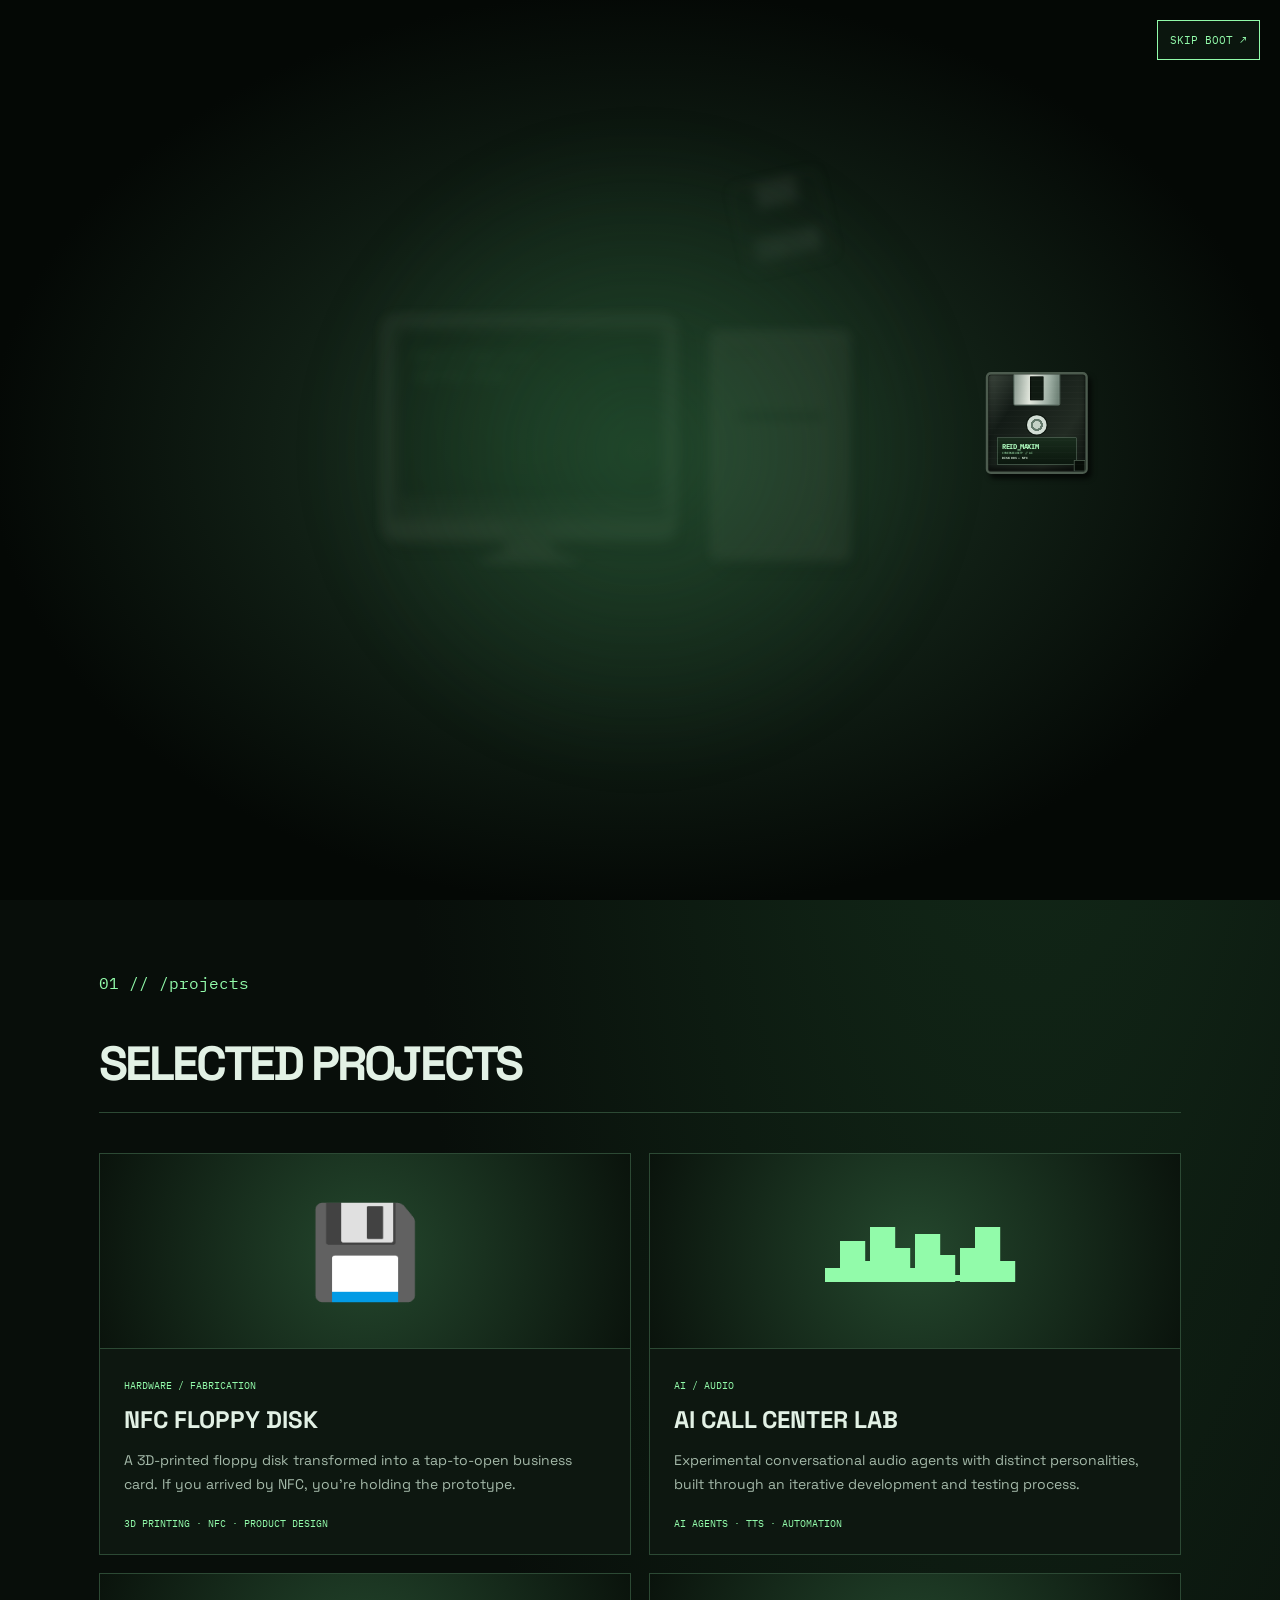
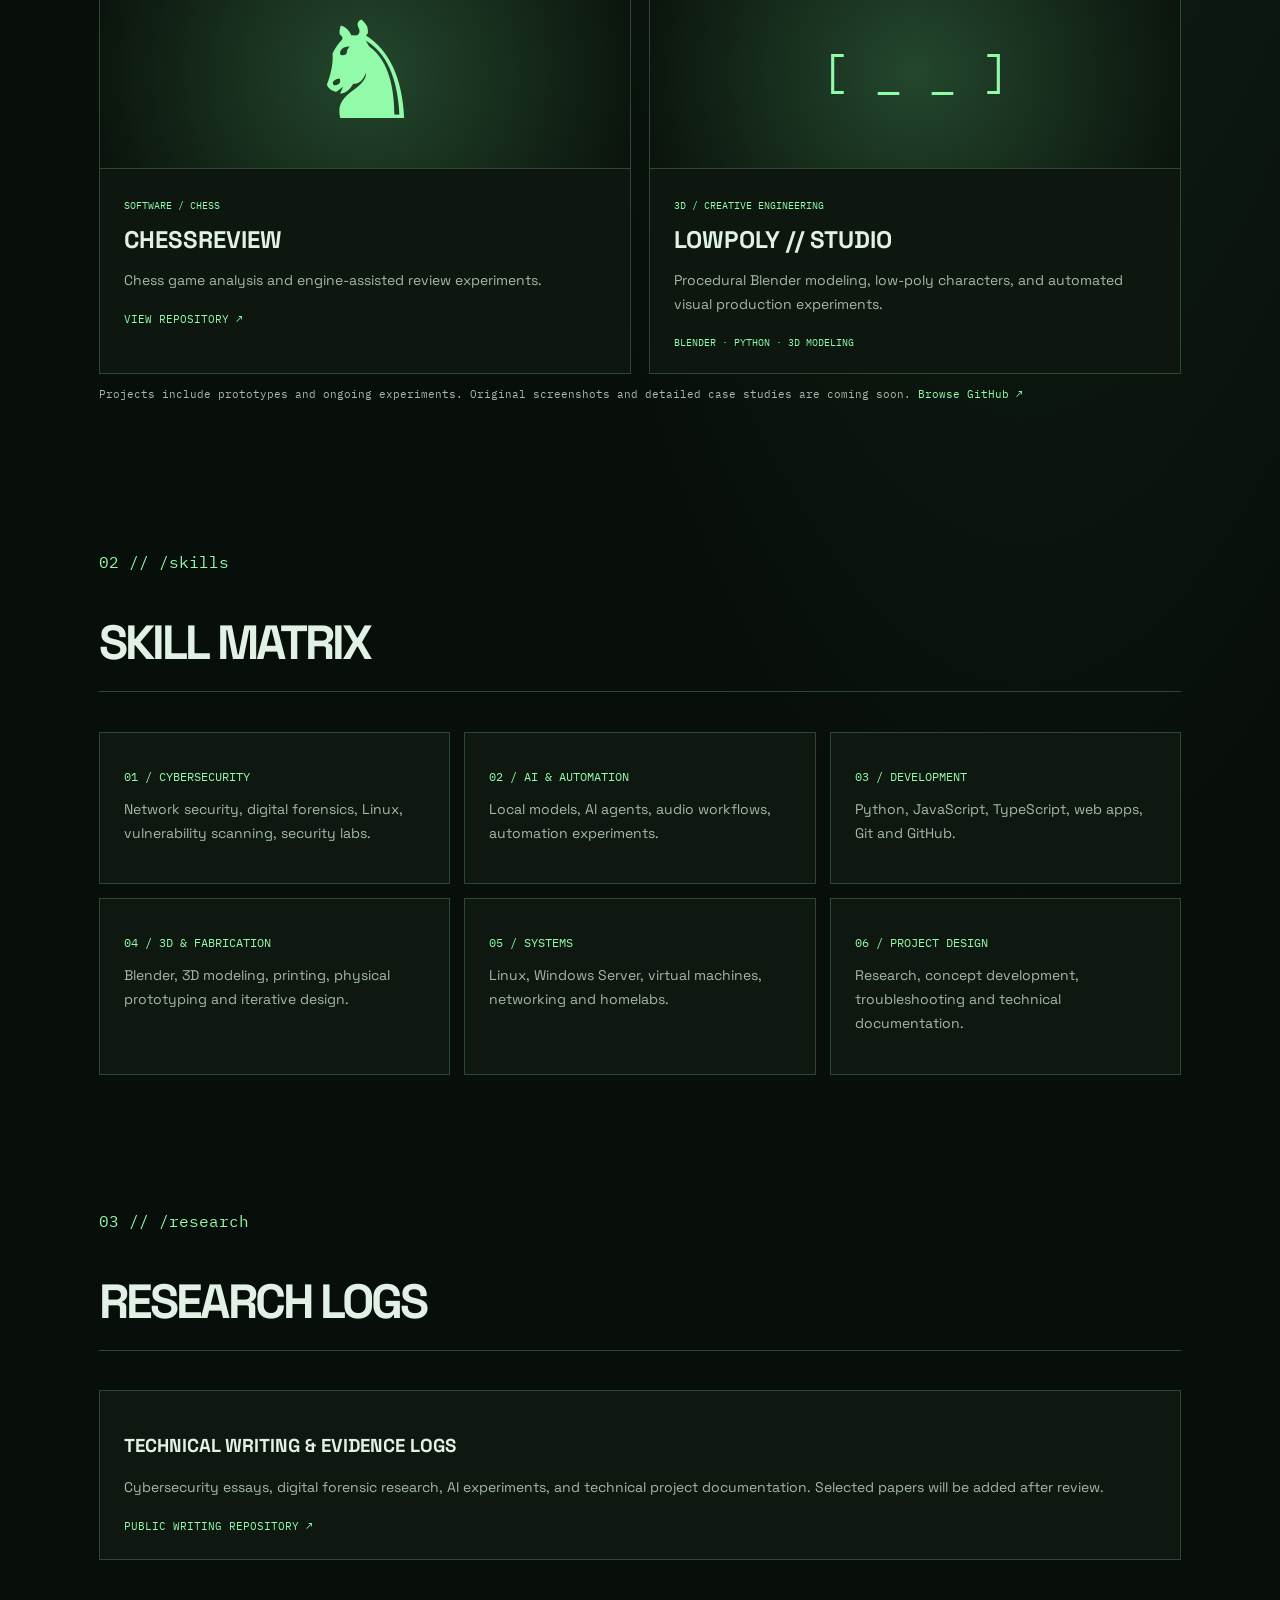
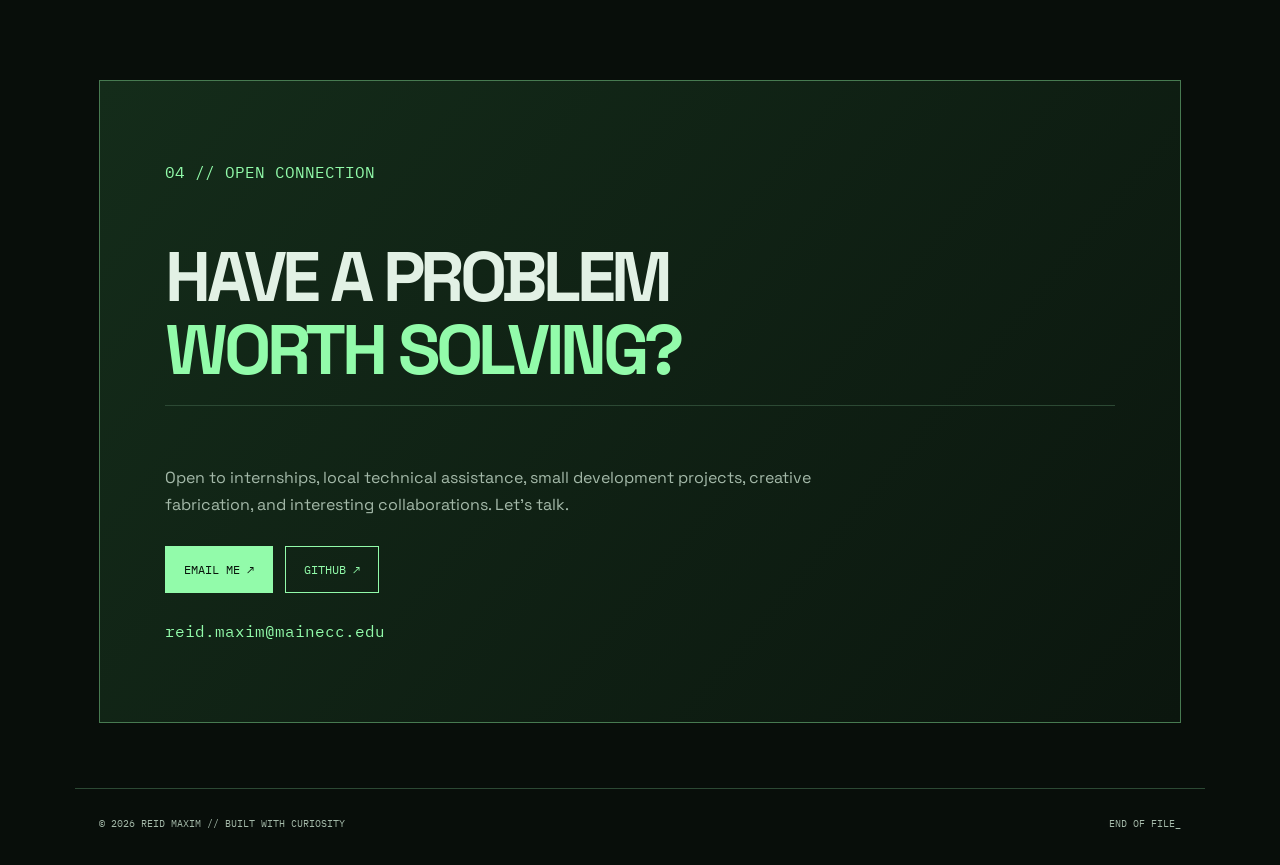
==== index.html @ 2df305ec "Mission 004: fullscreen floppy, tower focus, camera pan and slower CRT boot" ====
<!doctype html><html lang="en"><head><meta charset="utf-8"><meta name="viewport" content="width=device-width,initial-scale=1"><meta name="theme-color" content="#07100b"><meta name="description" content="Reid Maxim — cybersecurity, digital forensics, AI and creative engineering."><title>REID_OS // Reid Maxim</title><link rel="stylesheet" href="style.css"></head><body><div id="boot" class="boot"><button id="skip">SKIP BOOT ↗</button><div class="cinematic" id="cinematic" aria-hidden="true"><div class="cinematic-glow"></div><div class="cinematic-prop" id="cinematicProp"><div class="hero-floppy"><div class="hero-metal"><div class="hero-metal-hole"></div></div><div class="hero-round"></div><div class="hero-sticker"><span>REID_MAXIM</span><small>CYBERSECURITY // AI</small><b>DISK 001 — NFC</b></div><div class="hero-notch"></div></div></div><div class="cinematic-instruction">A: / REID_MAXIM // INSERT MEDIA</div></div><div id="camera" class="camera"><div id="scene" class="scene"><div class="monitor"><div class="screen"><div id="terminal">REID_OS BIOS v1.0<br>AWAITING MEDIA_</div></div><div class="stand"></div></div><div class="tower"><span>RM/OS</span><div class="slot"></div><div class="light"></div></div><div id="disk" class="disk"><div class="shutter"></div><div class="label">REID_MAXIM<br>NFC / 2026</div></div></div></div><p id="caption">INSERTING DISK A: ...</p></div><header><a href="#home" class="logo">● REID_OS <span>/ v1.0</span></a><nav><a href="#projects">PROJECTS</a><a href="#skills">SKILLS</a><a href="#research">RESEARCH</a><a href="#contact">CONTACT</a></nav><button id="replay">↻ REPLAY</button></header><main id="home"><section class="hero wrap"><p class="prompt">root@reidmaxim:~$ whoami</p><div class="hero-grid"><div><p class="overline">CYBERSECURITY // DIGITAL FORENSICS // AI // DEVELOPMENT</p><h1>REID<br><em>MAXIM_</em></h1><h2>I build things, explore systems, and turn unusual ideas into working prototypes.</h2><p class="intro">Cybersecurity & Digital Forensics student at Central Maine Community College. Interested in software, AI, creative engineering, 3D fabrication, and solving interesting technical problems.</p><div class="buttons"><a class="primary" href="#projects">EXPLORE PROJECTS ↗</a><a class="secondary" href="#contact">GET IN TOUCH</a></div></div><aside class="status"><div class="status-head">IDENTITY.DAT <b>● ONLINE</b></div><pre>┌────────────────────┐
│  A:\ REID_OS       │
│  ACCESS GRANTED    │
└────────────────────┘</pre><div class="stat"><span>LOCATION</span> MAINE, USA</div><div class="stat"><span>STATUS</span> OPEN TO OPPORTUNITIES</div><div class="stat"><span>FOCUS</span> BUILD / EXPLORE / LEARN</div><p>> FLOPPY DETECTED. WELCOME TO THE ARCHIVE.</p></aside></div></section><section id="projects" class="wrap section"><p class="prompt">01 // /projects</p><h2>SELECTED PROJECTS</h2><div class="cards"><article><div class="art">💾</div><div class="card-body"><small>HARDWARE / FABRICATION</small><h3>NFC FLOPPY DISK</h3><p>A 3D-printed floppy disk transformed into a tap-to-open business card. If you arrived by NFC, you're holding the prototype.</p><div class="tags">3D PRINTING · NFC · PRODUCT DESIGN</div></div></article><article><div class="art waveform">▂▆▃█▅▂▇▄▁▅█▃</div><div class="card-body"><small>AI / AUDIO</small><h3>AI CALL CENTER LAB</h3><p>Experimental conversational audio agents with distinct personalities, built through an iterative development and testing process.</p><div class="tags">AI AGENTS · TTS · AUTOMATION</div></div></article><article><div class="art chess">♞</div><div class="card-body"><small>SOFTWARE / CHESS</small><h3>CHESSREVIEW</h3><p>Chess game analysis and engine-assisted review experiments.</p><a href="https://github.com/ReidMaxim/ChessReview" target="_blank" rel="noopener">VIEW REPOSITORY ↗</a></div></article><article><div class="art ghost">[ _ _ ]</div><div class="card-body"><small>3D / CREATIVE ENGINEERING</small><h3>LOWPOLY // STUDIO</h3><p>Procedural Blender modeling, low-poly characters, and automated visual production experiments.</p><div class="tags">BLENDER · PYTHON · 3D MODELING</div></div></article></div><p class="footnote">Projects include prototypes and ongoing experiments. Original screenshots and detailed case studies are coming soon. <a href="https://github.com/ReidMaxim">Browse GitHub ↗</a></p></section><section id="skills" class="wrap section"><p class="prompt">02 // /skills</p><h2>SKILL MATRIX</h2><div class="skills"><div><h3>01 / CYBERSECURITY</h3><p>Network security, digital forensics, Linux, vulnerability scanning, security labs.</p></div><div><h3>02 / AI & AUTOMATION</h3><p>Local models, AI agents, audio workflows, automation experiments.</p></div><div><h3>03 / DEVELOPMENT</h3><p>Python, JavaScript, TypeScript, web apps, Git and GitHub.</p></div><div><h3>04 / 3D & FABRICATION</h3><p>Blender, 3D modeling, printing, physical prototyping and iterative design.</p></div><div><h3>05 / SYSTEMS</h3><p>Linux, Windows Server, virtual machines, networking and homelabs.</p></div><div><h3>06 / PROJECT DESIGN</h3><p>Research, concept development, troubleshooting and technical documentation.</p></div></div></section><section id="research" class="wrap section"><p class="prompt">03 // /research</p><h2>RESEARCH LOGS</h2><div class="research"><h3>TECHNICAL WRITING & EVIDENCE LOGS</h3><p>Cybersecurity essays, digital forensic research, AI experiments, and technical project documentation. Selected papers will be added after review.</p><a href="https://github.com/ReidMaxim/Cybersecurity-College-Essays" target="_blank" rel="noopener">PUBLIC WRITING REPOSITORY ↗</a></div></section><section id="contact" class="wrap section"><div class="contact"><p class="prompt">04 // OPEN CONNECTION</p><h2>HAVE A PROBLEM<br><em>WORTH SOLVING?</em></h2><p>Open to internships, local technical assistance, small development projects, creative fabrication, and interesting collaborations. Let's talk.</p><div class="buttons"><a class="primary" href="mailto:reid.maxim@mainecc.edu?subject=Hello%20from%20REID_OS">EMAIL ME ↗</a><a class="secondary" href="https://github.com/ReidMaxim" target="_blank" rel="noopener">GITHUB ↗</a></div><p class="prompt">reid.maxim@mainecc.edu</p></div></section></main><footer class="wrap">© 2026 REID MAXIM // BUILT WITH CURIOSITY <span>END OF FILE_</span></footer><script src="script.js"></script></body></html>
---- style.css ----
@import url('https://fonts.googleapis.com/css2?family=IBM+Plex+Mono:wght@400;600;700&family=Space+Grotesk:wght@400;500;700&display=swap');:root{--bg:#080e0a;--surface:#101b13;--line:#2c4934;--green:#92fbaa;--text:#e2f1e5;--muted:#a4b9a9}*{box-sizing:border-box}html{scroll-behavior:smooth}body{margin:0;background:radial-gradient(ellipse at 80% 0,#15301c,transparent 45%),var(--bg);color:var(--text);font-family:'Space Grotesk',Arial,sans-serif}a{color:inherit;text-decoration:none}a:hover{color:var(--green)}button{cursor:pointer;font:inherit}.wrap{max-width:1130px;margin:auto;padding-left:24px;padding-right:24px}header{display:flex;justify-content:space-between;align-items:center;gap:20px;flex-wrap:wrap;max-width:1200px;margin:auto;padding:22px 24px;border-bottom:1px solid var(--line);font:12px 'IBM Plex Mono',monospace}header nav{display:flex;gap:20px;flex-wrap:wrap}header button{background:none;border:1px solid var(--line);color:var(--green);padding:9px 12px;font:11px 'IBM Plex Mono'}header .logo,.prompt{color:var(--green);font-family:'IBM Plex Mono',monospace}.logo span{color:var(--muted)}.hero{padding-top:100px;padding-bottom:100px}.hero-grid{display:grid;grid-template-columns:1.2fr .8fr;gap:55px;align-items:center}.overline{font:11px 'IBM Plex Mono';color:var(--green)}h1{font-size:clamp(72px,10vw,135px);letter-spacing:-.09em;line-height:.83;margin:25px 0}h1 em,.contact h2 em{font-style:normal;color:var(--green)}.hero h2{font-size:clamp(21px,2.4vw,29px);line-height:1.3;letter-spacing:-.02em}.intro{line-height:1.7;color:var(--muted)}.buttons{display:flex;gap:12px;flex-wrap:wrap;margin:28px 0}.buttons a{padding:15px 18px;font:12px 'IBM Plex Mono';border:1px solid var(--green)}.primary{background:var(--green);color:#08140b}.primary:hover{color:#08140b;background:#b8ffcb}.secondary{color:var(--green)}.status{background:#0d1710;border:1px solid #3d7149;padding:24px;box-shadow:12px 12px #080d09}.status-head,.stat{display:flex;justify-content:space-between;gap:15px;font:11px 'IBM Plex Mono';padding-bottom:15px;border-bottom:1px solid var(--line)}.status-head b{color:var(--green)}.status pre{color:var(--green);font-size:clamp(12px,1.6vw,17px);line-height:1.6;margin:28px 0}.stat{padding:14px 0}.stat span{color:var(--muted)}.status>p{font:10px 'IBM Plex Mono';color:var(--green)}.section{padding-top:55px;padding-bottom:65px;scroll-margin-top:30px}.section h2{font-size:clamp(32px,4vw,48px);letter-spacing:-.06em;border-bottom:1px solid var(--line);padding-bottom:18px}.cards{display:grid;grid-template-columns:repeat(2,1fr);gap:18px}.cards article{border:1px solid var(--line);background:#0d1710}.art{height:195px;background:radial-gradient(circle,#24472d,#0a130c);display:grid;place-items:center;font-size:90px;color:var(--green);border-bottom:1px solid var(--line)}.art.waveform{font:42px 'IBM Plex Mono';letter-spacing:-10px}.art.chess{font-size:135px}.art.ghost{font:45px 'IBM Plex Mono'}.card-body{padding:24px}.card-body small,.tags{font:10px 'IBM Plex Mono';color:var(--green)}.card-body h3{font-size:24px;margin:10px 0}.card-body p,.skills p,.research p{color:var(--muted);line-height:1.7;font-size:14px}.card-body a,.research a,.footnote a{color:var(--green);font:11px 'IBM Plex Mono'}.tags{margin-top:20px}.footnote{font:11px/1.8 'IBM Plex Mono';color:var(--muted)}.skills{display:grid;grid-template-columns:repeat(3,1fr);gap:14px}.skills>div,.research{background:#0e1811;border:1px solid var(--line);padding:24px}.skills h3{font:12px 'IBM Plex Mono';color:var(--green)}.contact{padding:clamp(26px,6vw,65px);border:1px solid #477a51;background:linear-gradient(130deg,#142c1a,#0b160e)}.contact h2{font-size:clamp(36px,6vw,70px);line-height:1.05;letter-spacing:-.06em}.contact>p:not(.prompt){max-width:660px;color:var(--muted);line-height:1.7}footer{display:flex;justify-content:space-between;gap:20px;padding-top:28px;padding-bottom:35px;border-top:1px solid var(--line);font:10px 'IBM Plex Mono';color:var(--muted)}
.boot{position:fixed;inset:0;z-index:50;display:flex;justify-content:center;align-items:center;flex-direction:column;background:radial-gradient(ellipse at center,#203b28,#040805 72%);transition:opacity .6s,visibility .6s;overflow:hidden}.boot.done{opacity:0;visibility:hidden;pointer-events:none}#skip{position:absolute;top:20px;right:20px;background:#0b160e;border:1px solid var(--green);padding:12px;color:var(--green);font:11px 'IBM Plex Mono'}.scene{position:relative;width:min(90vw,650px);height:min(60vw,380px);transform-origin:35% 40%;transition:transform 1.1s,opacity 1s}.scene.zoom{transform:scale(9);opacity:0}.monitor{position:absolute;left:5%;top:9%;width:55%;height:72%;border:12px solid #c5c7b4;border-bottom-width:27px;background:#4b594b;border-radius:18px;box-shadow:12px 13px #050b07}.screen{margin:10px;height:85%;background:radial-gradient(circle,#123e1d,#06150b);border-radius:12px;box-shadow:inset 0 0 25px #000;overflow:hidden}#terminal{padding:18px;color:var(--green);font:clamp(8px,1.5vw,14px)/1.6 'IBM Plex Mono';text-shadow:0 0 10px #69ff87}.stand{position:absolute;top:100%;left:30%;width:40%;height:23%;background:linear-gradient(#a6ae9c 0 50%,#c6c9b6 50%);clip-path:polygon(30% 0,70% 0,70% 65%,100% 100%,0 100%,30% 65%)}.tower{position:absolute;right:8%;top:14%;width:26%;height:73%;background:#bfc2ae;border:9px solid #d4d4c0;border-radius:7px;box-shadow:inset -12px 0 #90988b,12px 14px #050a07}.tower span{display:block;margin:12px;color:#435747;font:12px 'IBM Plex Mono'}.slot{position:absolute;left:15%;top:35%;width:70%;height:8px;background:#0c180e;border:2px solid #778678}.light{position:absolute;right:18%;bottom:10%;width:9px;height:9px;background:var(--green);border-radius:50%;box-shadow:0 0 15px var(--green)}.disk{position:absolute;right:12%;top:-35%;width:17%;aspect-ratio:1;background:#19211a;border:5px solid #556758;border-radius:7px;transform:rotate(-13deg);transition:top 1s,right 1s,transform 1s,opacity .3s}.disk.insert{right:13%;top:37%;transform:rotate(0) scale(.68)}.disk.vanish{opacity:0}.shutter{position:absolute;left:25%;top:0;width:50%;height:30%;background:#d3dacf}.label{position:absolute;bottom:8%;left:10%;right:10%;padding:4px;background:#d6e0d2;color:#1b281d;font:clamp(5px,.8vw,9px) monospace}#caption{position:absolute;bottom:10%;font:clamp(11px,2vw,15px) 'IBM Plex Mono';color:var(--green)}
@media(max-width:800px){.hero-grid{grid-template-columns:1fr}.hero{padding-top:55px;padding-bottom:60px}.skills{grid-template-columns:repeat(2,1fr)}.scene{width:96vw;height:65vw}}@media(max-width:520px){header nav{order:3;width:100%;justify-content:space-between;font-size:10px}header button{margin-left:auto}.cards,.skills{grid-template-columns:1fr}h1{font-size:75px}.section{padding-top:35px;padding-bottom:40px}footer{flex-direction:column}.scene{width:100vw;height:70vw}#caption{bottom:29%}}@media(prefers-reduced-motion:reduce){html{scroll-behavior:auto}.boot{display:none}*{animation:none!important;transition:none!important}}

/* MISSION 003: cinematic foreground disk and illustrated hand */
.boot{isolation:isolate}.scene{z-index:1;opacity:.08;filter:blur(7px);transform:scale(.83);transition:opacity .85s ease,filter .85s ease,transform 1.05s ease}.boot.stage-reveal .scene{opacity:1;filter:none;transform:scale(1)}.boot.stage-reveal .scene.zoom{transform:scale(9);opacity:0}.cinematic{position:absolute;inset:0;z-index:2;display:grid;place-items:center;pointer-events:none;overflow:hidden;transition:opacity .65s ease}.cinematic-glow{position:absolute;width:min(88vmin,700px);aspect-ratio:1;border-radius:50%;background:radial-gradient(circle,#245a3270,transparent 65%);filter:blur(22px)}.cinematic-prop{position:relative;width:min(70vmin,510px);aspect-ratio:1;transform:rotate(-11deg) translateY(3%);filter:drop-shadow(18px 24px 12px #000a);transition:transform 1.1s cubic-bezier(.35,0,.2,1),opacity .5s}.hero-floppy{position:absolute;inset:0;background:linear-gradient(125deg,#3b453c 0%,#131b16 28%,#222b23 72%,#0d130f 100%);border:clamp(7px,1.4vmin,12px) solid #4c5b4e;border-radius:5%;box-shadow:inset 0 0 0 4px #101712,inset 0 -20px 28px #0009;overflow:hidden}.hero-floppy:after{content:'';position:absolute;inset:0;background:repeating-linear-gradient(0deg,transparent 0 5px,#ffffff08 6px);pointer-events:none}.hero-metal{position:absolute;top:-2%;left:26%;width:48%;height:34%;background:linear-gradient(95deg,#87978d,#e2e7dd 37%,#9eafa4 75%,#66796e);border:4px solid #63776a;border-radius:0 0 9px 9px;box-shadow:inset 0 2px 5px #fff8}.hero-metal-hole{position:absolute;left:35%;top:10%;width:30%;height:76%;background:#101a12;border-radius:3px;box-shadow:inset 2px 2px 5px #000}.hero-round{position:absolute;top:42%;left:40%;width:20%;aspect-ratio:1;background:radial-gradient(circle,#c4d1c6 0 27%,#63796b 29% 43%,#d3ded5 45%);border-radius:50%;box-shadow:0 0 0 5px #0b140d}.hero-sticker{position:absolute;bottom:7%;left:9%;right:9%;height:28%;border:2px solid #76947d;background:linear-gradient(#182c1c,#0b170e);padding:4% 5%;display:flex;flex-direction:column;justify-content:center;gap:5%;font-family:'IBM Plex Mono',monospace;color:#b1ffc1}.hero-sticker span{font-size:clamp(16px,4.1vmin,33px);font-weight:700;letter-spacing:-.06em}.hero-sticker small{font-size:clamp(7px,1.6vmin,13px)}.hero-sticker b{font-size:clamp(8px,1.9vmin,15px);color:#e2f8e4}.hero-notch{position:absolute;right:0;bottom:0;width:12%;height:12%;border:4px solid #4b5e4f;background:#060c07}.hand-illustration{position:absolute;left:38%;top:35%;width:86%;height:86%;z-index:3;filter:drop-shadow(5px 8px 4px #0008)}.cinematic-instruction{position:absolute;bottom:8%;left:50%;transform:translateX(-50%);color:var(--green);font:clamp(10px,1.5vw,14px) 'IBM Plex Mono';white-space:nowrap;letter-spacing:.08em;text-shadow:0 0 12px #2d8b47}.boot.stage-reach .cinematic-prop{transform:translate(32vw,-2vh) scale(.19) rotate(2deg);opacity:0}.boot.stage-reach .cinematic-instruction{opacity:0}.boot.stage-reveal .cinematic{opacity:0}.boot.stage-reveal .disk{opacity:0}.boot.stage-reveal .tower .light{box-shadow:0 0 22px var(--green)}#skip{z-index:5}#caption{z-index:3;opacity:0}.boot.stage-reveal #caption{opacity:1}
@media(max-width:520px){.cinematic-prop{width:88vmin}.hero-sticker span{font-size:clamp(14px,5vw,23px)}.hero-sticker small{font-size:clamp(6px,2vw,10px)}.hero-sticker b{font-size:clamp(7px,2.4vw,12px)}.boot.stage-reach .cinematic-prop{transform:translate(35vw,-8vh) scale(.12) rotate(2deg)}.cinematic-instruction{bottom:22%}}
@media(prefers-reduced-motion:reduce){.cinematic{display:none}}

/* MISSION 003B: simple readable side-grip hand, shared motion with disk */
.hand-illustration{display:none!important}
.grip-hand{position:absolute;z-index:4;width:48%;height:62%;left:77%;top:47%;transform:rotate(-12deg);filter:drop-shadow(5px 10px 6px #0009)}
.grip-sleeve{position:absolute;left:55%;top:38%;width:60%;height:70%;background:linear-gradient(115deg,#202c27,#0a110d);border:5px solid #435348;border-radius:22px 0 0 8px;transform:rotate(14deg)}
.grip-palm{position:absolute;left:24%;top:17%;width:59%;height:65%;background:linear-gradient(125deg,#c7a88c,#926d56);border:4px solid #614938;border-radius:48% 43% 37% 43%;transform:rotate(-18deg)}
.grip-fingers{position:absolute;left:0;top:3%;width:56%;height:46%;display:flex;gap:2%;align-items:flex-start;transform:rotate(-18deg)}
.grip-fingers i{display:block;width:32%;height:100%;background:linear-gradient(95deg,#d4b79b,#9b765e);border:3px solid #614938;border-radius:28px 28px 14px 14px}
.grip-fingers i:nth-child(2){height:91%;margin-top:4%}.grip-fingers i:nth-child(3){height:79%;margin-top:10%}
.grip-thumb{position:absolute;left:-4%;top:45%;width:55%;height:22%;border-radius:35px;background:linear-gradient(#d2b397,#9b745c);border:4px solid #614938;transform:rotate(20deg)}
.cinematic-prop{transition:transform 2s cubic-bezier(.42,0,.23,1),opacity .7s ease}
.boot.stage-reach .cinematic-prop{transform:translate(31vw,-3vh) scale(.20) rotate(0);opacity:1}
.boot.stage-insert .cinematic-prop{transform:translate(34vw,-3vh) scale(.10) rotate(0);opacity:0}
.boot.stage-reveal .cinematic{opacity:0}
.boot.stage-reveal .scene{opacity:1;filter:none;transform:scale(1)}
@media(max-width:520px){.grip-hand{width:42%;left:78%;top:48%}.boot.stage-reach .cinematic-prop{transform:translate(32vw,-7vh) scale(.14) rotate(0)}.boot.stage-insert .cinematic-prop{transform:translate(35vw,-7vh) scale(.07) rotate(0)}}
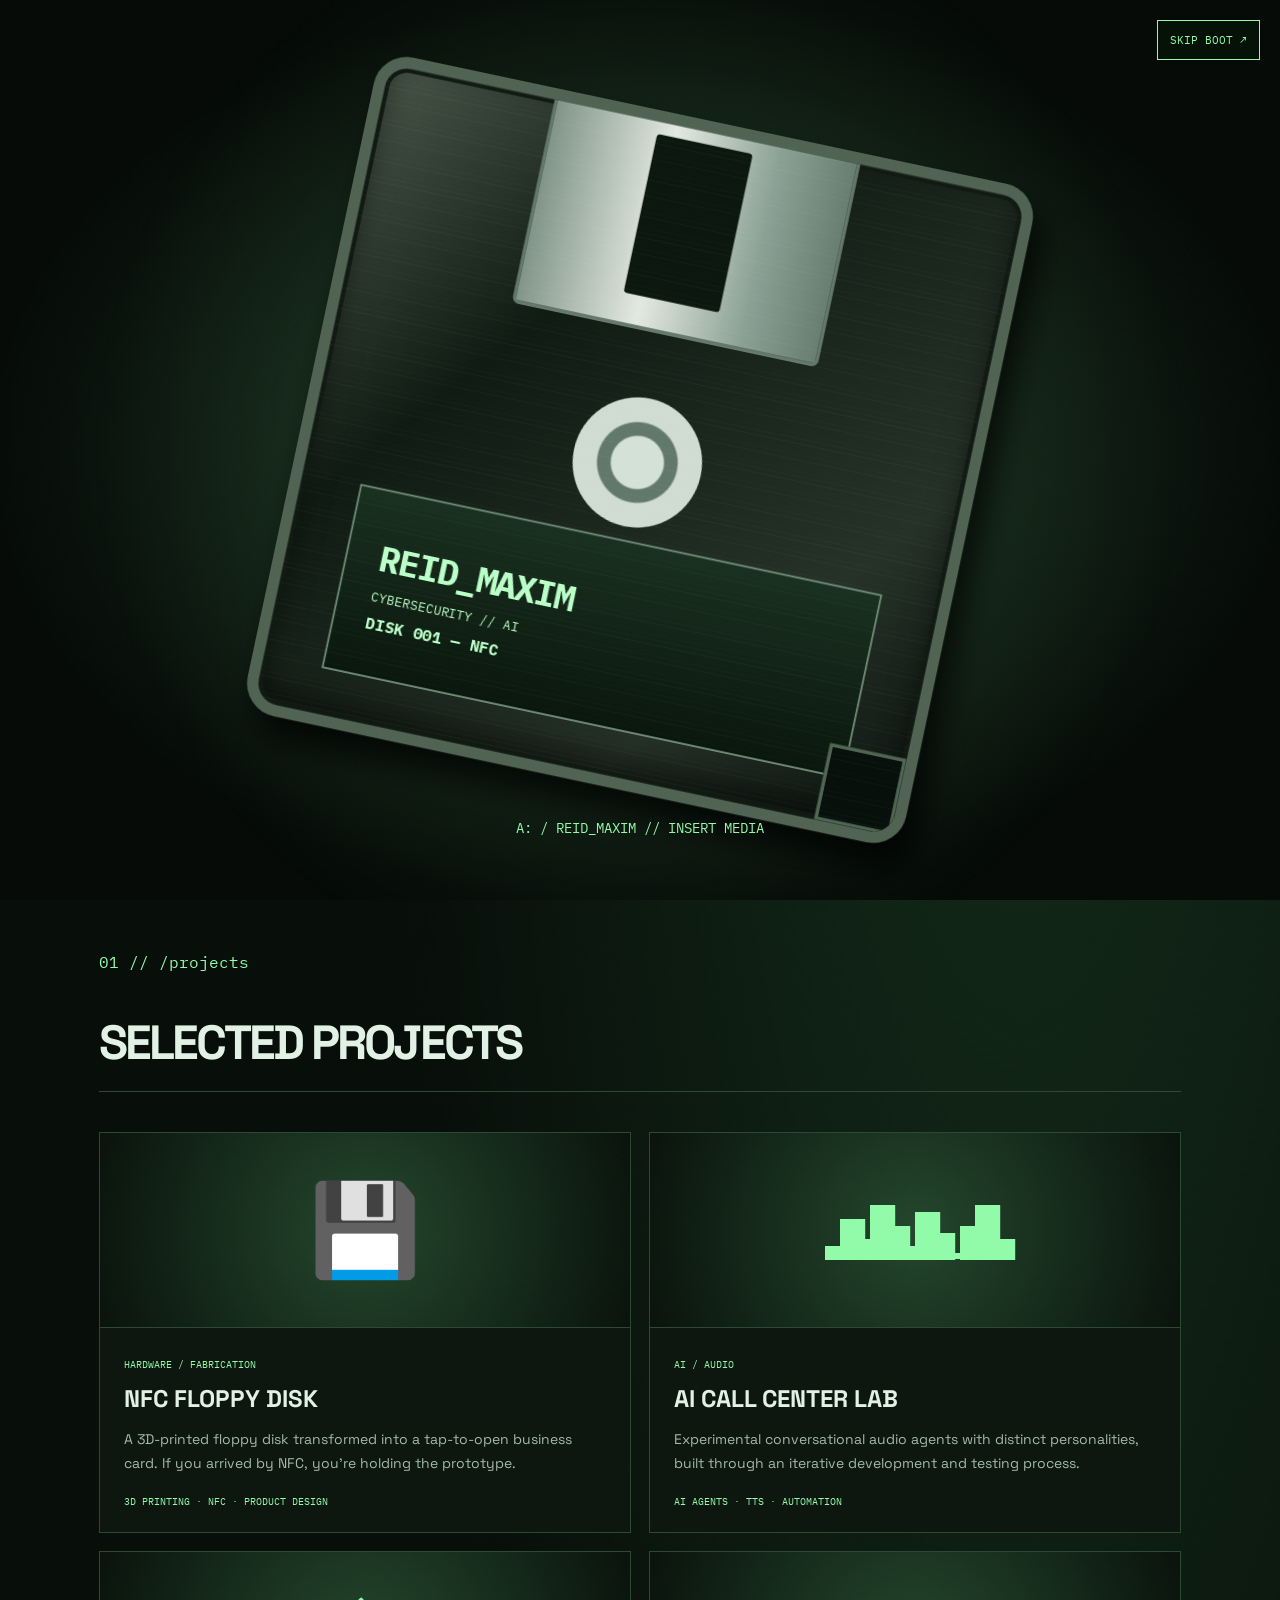
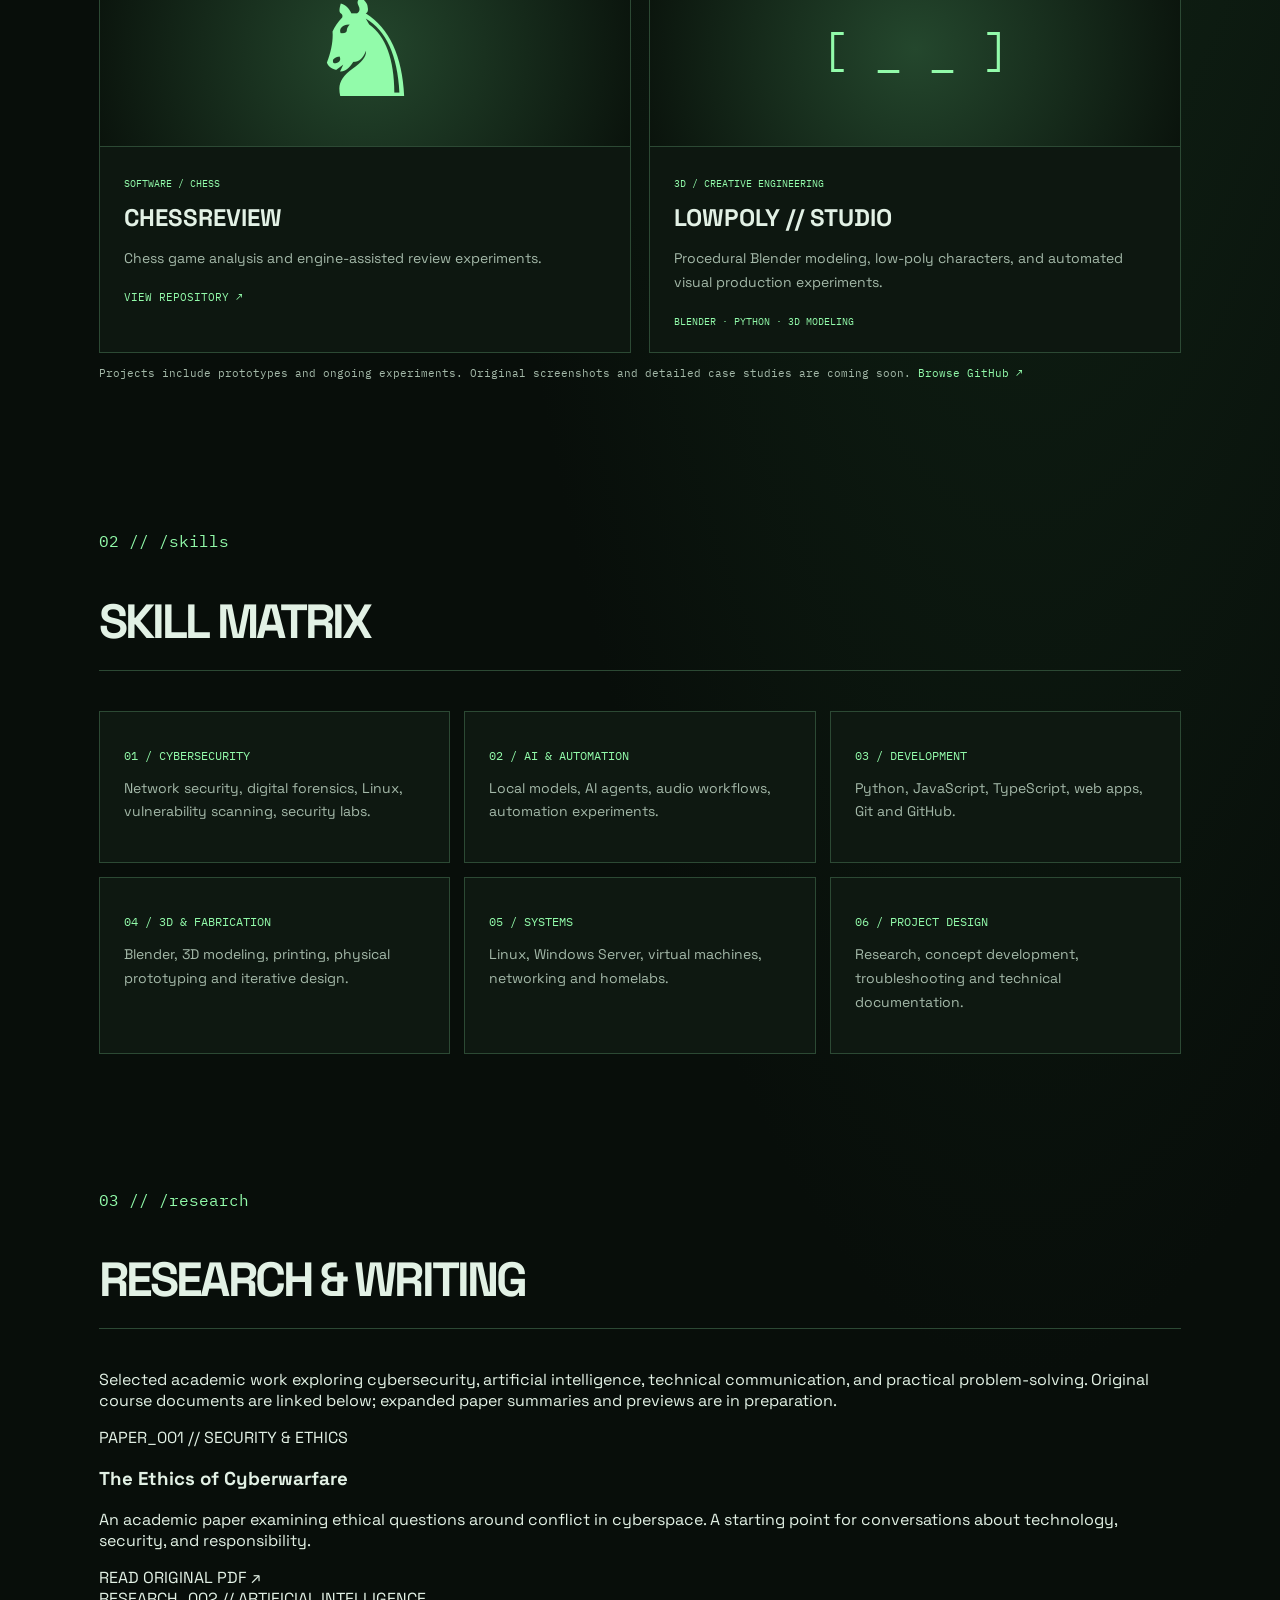
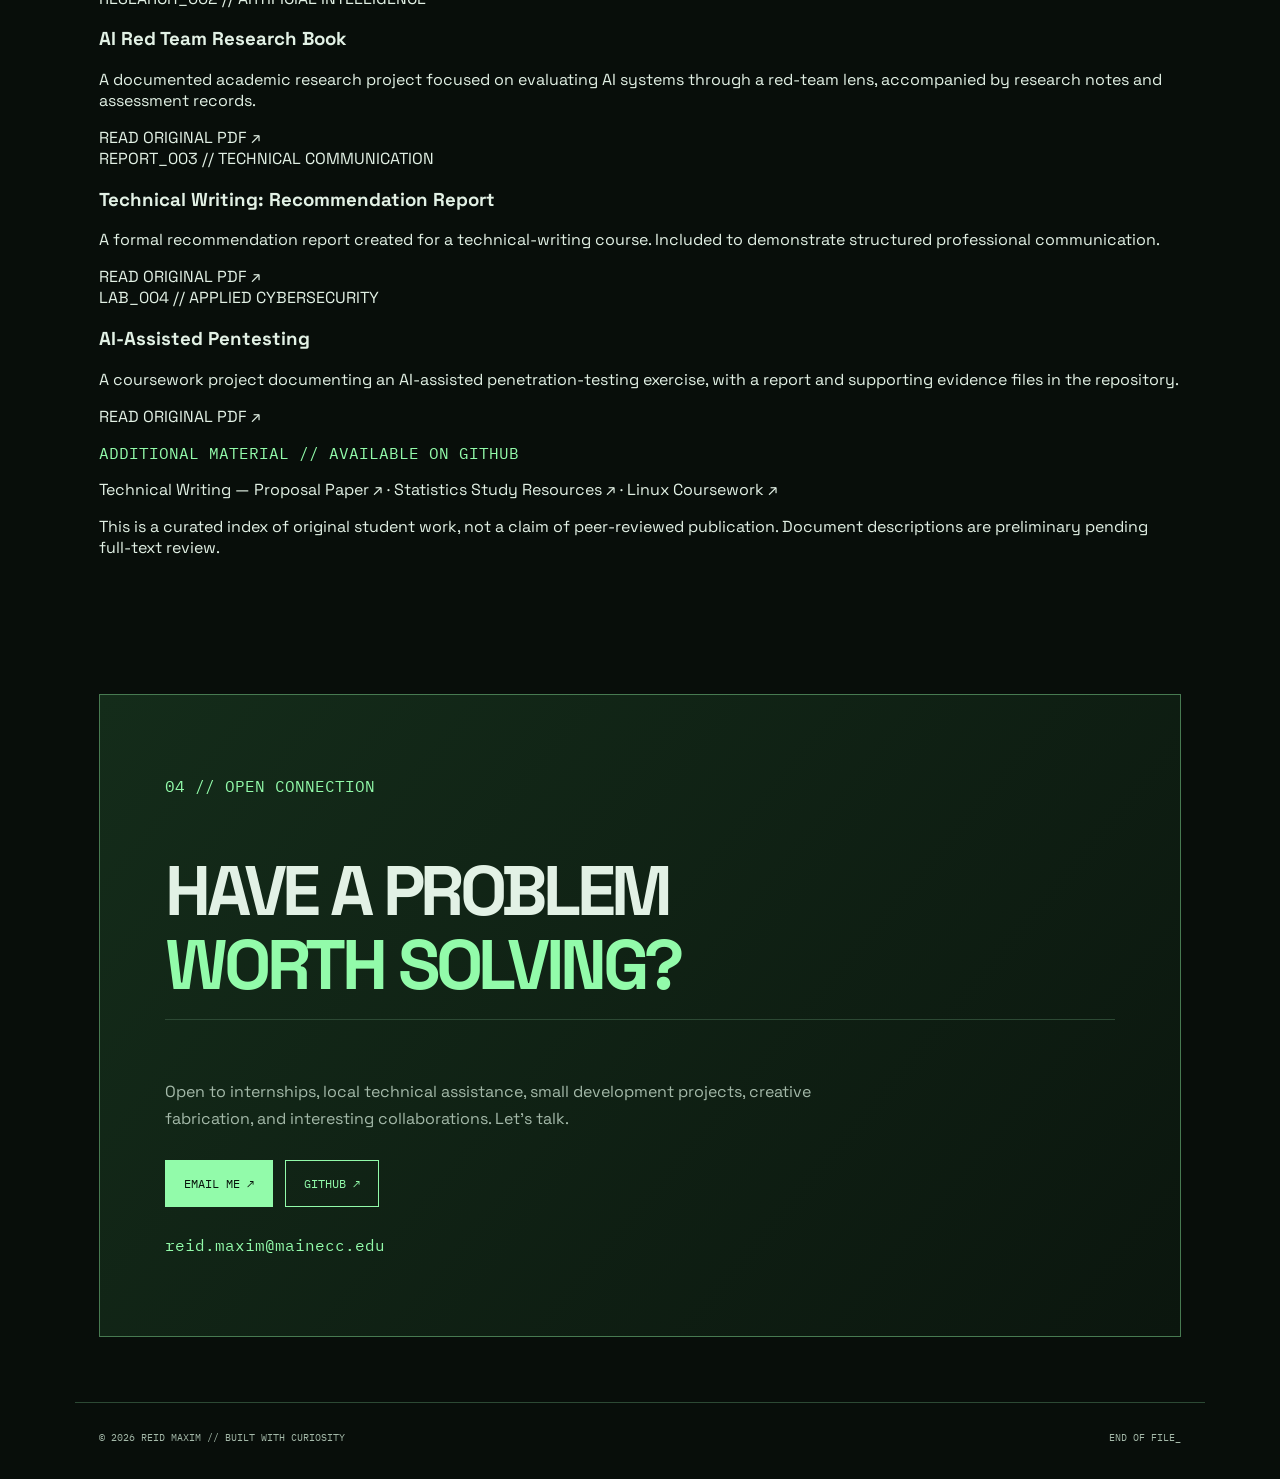
==== commit 5dcad82d: "Mission 006A: add curated academic research and writing archive" ====
--- a/index.html
+++ b/index.html
@@ -1,4 +1,9 @@
 <!doctype html><html lang="en"><head><meta charset="utf-8"><meta name="viewport" content="width=device-width,initial-scale=1"><meta name="theme-color" content="#07100b"><meta name="description" content="Reid Maxim — cybersecurity, digital forensics, AI and creative engineering."><title>REID_OS // Reid Maxim</title><link rel="stylesheet" href="style.css"></head><body><div id="boot" class="boot"><button id="skip">SKIP BOOT ↗</button><div class="cinematic" id="cinematic" aria-hidden="true"><div class="cinematic-glow"></div><div class="cinematic-prop" id="cinematicProp"><div class="hero-floppy"><div class="hero-metal"><div class="hero-metal-hole"></div></div><div class="hero-round"></div><div class="hero-sticker"><span>REID_MAXIM</span><small>CYBERSECURITY // AI</small><b>DISK 001 — NFC</b></div><div class="hero-notch"></div></div></div><div class="cinematic-instruction">A: / REID_MAXIM // INSERT MEDIA</div></div><div id="camera" class="camera"><div id="scene" class="scene"><div class="monitor"><div class="screen"><div id="terminal">REID_OS BIOS v1.0<br>AWAITING MEDIA_</div></div><div class="stand"></div></div><div class="tower"><span>RM/OS</span><div class="slot"></div><div class="light"></div></div><div id="disk" class="disk"><div class="shutter"></div><div class="label">REID_MAXIM<br>NFC / 2026</div></div></div></div><p id="caption">INSERTING DISK A: ...</p></div><header><a href="#home" class="logo">● REID_OS <span>/ v1.0</span></a><nav><a href="#projects">PROJECTS</a><a href="#skills">SKILLS</a><a href="#research">RESEARCH</a><a href="#contact">CONTACT</a></nav><button id="replay">↻ REPLAY</button></header><main id="home"><section class="hero wrap"><p class="prompt">root@reidmaxim:~$ whoami</p><div class="hero-grid"><div><p class="overline">CYBERSECURITY // DIGITAL FORENSICS // AI // DEVELOPMENT</p><h1>REID<br><em>MAXIM_</em></h1><h2>I build things, explore systems, and turn unusual ideas into working prototypes.</h2><p class="intro">Cybersecurity & Digital Forensics student at Central Maine Community College. Interested in software, AI, creative engineering, 3D fabrication, and solving interesting technical problems.</p><div class="buttons"><a class="primary" href="#projects">EXPLORE PROJECTS ↗</a><a class="secondary" href="#contact">GET IN TOUCH</a></div></div><aside class="status"><div class="status-head">IDENTITY.DAT <b>● ONLINE</b></div><pre>┌────────────────────┐
 │  A:\ REID_OS       │
 │  ACCESS GRANTED    │
-└────────────────────┘</pre><div class="stat"><span>LOCATION</span> MAINE, USA</div><div class="stat"><span>STATUS</span> OPEN TO OPPORTUNITIES</div><div class="stat"><span>FOCUS</span> BUILD / EXPLORE / LEARN</div><p>> FLOPPY DETECTED. WELCOME TO THE ARCHIVE.</p></aside></div></section><section id="projects" class="wrap section"><p class="prompt">01 // /projects</p><h2>SELECTED PROJECTS</h2><div class="cards"><article><div class="art">💾</div><div class="card-body"><small>HARDWARE / FABRICATION</small><h3>NFC FLOPPY DISK</h3><p>A 3D-printed floppy disk transformed into a tap-to-open business card. If you arrived by NFC, you're holding the prototype.</p><div class="tags">3D PRINTING · NFC · PRODUCT DESIGN</div></div></article><article><div class="art waveform">▂▆▃█▅▂▇▄▁▅█▃</div><div class="card-body"><small>AI / AUDIO</small><h3>AI CALL CENTER LAB</h3><p>Experimental conversational audio agents with distinct personalities, built through an iterative development and testing process.</p><div class="tags">AI AGENTS · TTS · AUTOMATION</div></div></article><article><div class="art chess">♞</div><div class="card-body"><small>SOFTWARE / CHESS</small><h3>CHESSREVIEW</h3><p>Chess game analysis and engine-assisted review experiments.</p><a href="https://github.com/ReidMaxim/ChessReview" target="_blank" rel="noopener">VIEW REPOSITORY ↗</a></div></article><article><div class="art ghost">[ _ _ ]</div><div class="card-body"><small>3D / CREATIVE ENGINEERING</small><h3>LOWPOLY // STUDIO</h3><p>Procedural Blender modeling, low-poly characters, and automated visual production experiments.</p><div class="tags">BLENDER · PYTHON · 3D MODELING</div></div></article></div><p class="footnote">Projects include prototypes and ongoing experiments. Original screenshots and detailed case studies are coming soon. <a href="https://github.com/ReidMaxim">Browse GitHub ↗</a></p></section><section id="skills" class="wrap section"><p class="prompt">02 // /skills</p><h2>SKILL MATRIX</h2><div class="skills"><div><h3>01 / CYBERSECURITY</h3><p>Network security, digital forensics, Linux, vulnerability scanning, security labs.</p></div><div><h3>02 / AI & AUTOMATION</h3><p>Local models, AI agents, audio workflows, automation experiments.</p></div><div><h3>03 / DEVELOPMENT</h3><p>Python, JavaScript, TypeScript, web apps, Git and GitHub.</p></div><div><h3>04 / 3D & FABRICATION</h3><p>Blender, 3D modeling, printing, physical prototyping and iterative design.</p></div><div><h3>05 / SYSTEMS</h3><p>Linux, Windows Server, virtual machines, networking and homelabs.</p></div><div><h3>06 / PROJECT DESIGN</h3><p>Research, concept development, troubleshooting and technical documentation.</p></div></div></section><section id="research" class="wrap section"><p class="prompt">03 // /research</p><h2>RESEARCH LOGS</h2><div class="research"><h3>TECHNICAL WRITING & EVIDENCE LOGS</h3><p>Cybersecurity essays, digital forensic research, AI experiments, and technical project documentation. Selected papers will be added after review.</p><a href="https://github.com/ReidMaxim/Cybersecurity-College-Essays" target="_blank" rel="noopener">PUBLIC WRITING REPOSITORY ↗</a></div></section><section id="contact" class="wrap section"><div class="contact"><p class="prompt">04 // OPEN CONNECTION</p><h2>HAVE A PROBLEM<br><em>WORTH SOLVING?</em></h2><p>Open to internships, local technical assistance, small development projects, creative fabrication, and interesting collaborations. Let's talk.</p><div class="buttons"><a class="primary" href="mailto:reid.maxim@mainecc.edu?subject=Hello%20from%20REID_OS">EMAIL ME ↗</a><a class="secondary" href="https://github.com/ReidMaxim" target="_blank" rel="noopener">GITHUB ↗</a></div><p class="prompt">reid.maxim@mainecc.edu</p></div></section></main><footer class="wrap">© 2026 REID MAXIM // BUILT WITH CURIOSITY <span>END OF FILE_</span></footer><script src="script.js"></script></body></html>+└────────────────────┘</pre><div class="stat"><span>LOCATION</span> MAINE, USA</div><div class="stat"><span>STATUS</span> OPEN TO OPPORTUNITIES</div><div class="stat"><span>FOCUS</span> BUILD / EXPLORE / LEARN</div><p>> FLOPPY DETECTED. WELCOME TO THE ARCHIVE.</p></aside></div></section><section id="projects" class="wrap section"><p class="prompt">01 // /projects</p><h2>SELECTED PROJECTS</h2><div class="cards"><article><div class="art">💾</div><div class="card-body"><small>HARDWARE / FABRICATION</small><h3>NFC FLOPPY DISK</h3><p>A 3D-printed floppy disk transformed into a tap-to-open business card. If you arrived by NFC, you're holding the prototype.</p><div class="tags">3D PRINTING · NFC · PRODUCT DESIGN</div></div></article><article><div class="art waveform">▂▆▃█▅▂▇▄▁▅█▃</div><div class="card-body"><small>AI / AUDIO</small><h3>AI CALL CENTER LAB</h3><p>Experimental conversational audio agents with distinct personalities, built through an iterative development and testing process.</p><div class="tags">AI AGENTS · TTS · AUTOMATION</div></div></article><article><div class="art chess">♞</div><div class="card-body"><small>SOFTWARE / CHESS</small><h3>CHESSREVIEW</h3><p>Chess game analysis and engine-assisted review experiments.</p><a href="https://github.com/ReidMaxim/ChessReview" target="_blank" rel="noopener">VIEW REPOSITORY ↗</a></div></article><article><div class="art ghost">[ _ _ ]</div><div class="card-body"><small>3D / CREATIVE ENGINEERING</small><h3>LOWPOLY // STUDIO</h3><p>Procedural Blender modeling, low-poly characters, and automated visual production experiments.</p><div class="tags">BLENDER · PYTHON · 3D MODELING</div></div></article></div><p class="footnote">Projects include prototypes and ongoing experiments. Original screenshots and detailed case studies are coming soon. <a href="https://github.com/ReidMaxim">Browse GitHub ↗</a></p></section><section id="skills" class="wrap section"><p class="prompt">02 // /skills</p><h2>SKILL MATRIX</h2><div class="skills"><div><h3>01 / CYBERSECURITY</h3><p>Network security, digital forensics, Linux, vulnerability scanning, security labs.</p></div><div><h3>02 / AI & AUTOMATION</h3><p>Local models, AI agents, audio workflows, automation experiments.</p></div><div><h3>03 / DEVELOPMENT</h3><p>Python, JavaScript, TypeScript, web apps, Git and GitHub.</p></div><div><h3>04 / 3D & FABRICATION</h3><p>Blender, 3D modeling, printing, physical prototyping and iterative design.</p></div><div><h3>05 / SYSTEMS</h3><p>Linux, Windows Server, virtual machines, networking and homelabs.</p></div><div><h3>06 / PROJECT DESIGN</h3><p>Research, concept development, troubleshooting and technical documentation.</p></div></div></section><section id="research" class="wrap section"><p class="prompt">03 // /research</p><h2>RESEARCH &amp; WRITING</h2><p class="archive-intro">Selected academic work exploring cybersecurity, artificial intelligence, technical communication, and practical problem-solving. Original course documents are linked below; expanded paper summaries and previews are in preparation.</p><div class="writing-grid">
+<article class="writing-entry"><span class="writing-id">PAPER_001 // SECURITY &amp; ETHICS</span><h3>The Ethics of Cyberwarfare</h3><p>An academic paper examining ethical questions around conflict in cyberspace. A starting point for conversations about technology, security, and responsibility.</p><a href="https://github.com/ReidMaxim/Cybersecurity-College-Essays/blob/main/The%20Ethics%20of%20Cyberwarfare.pdf" target="_blank" rel="noopener noreferrer">READ ORIGINAL PDF ↗</a></article>
+<article class="writing-entry"><span class="writing-id">RESEARCH_002 // ARTIFICIAL INTELLIGENCE</span><h3>AI Red Team Research Book</h3><p>A documented academic research project focused on evaluating AI systems through a red-team lens, accompanied by research notes and assessment records.</p><a href="https://github.com/ReidMaxim/IntroToAIApplications/blob/main/AI_Red_Team_Research_Book_Final.pdf" target="_blank" rel="noopener noreferrer">READ ORIGINAL PDF ↗</a></article>
+<article class="writing-entry"><span class="writing-id">REPORT_003 // TECHNICAL COMMUNICATION</span><h3>Technical Writing: Recommendation Report</h3><p>A formal recommendation report created for a technical-writing course. Included to demonstrate structured professional communication.</p><a href="https://github.com/ReidMaxim/Techwritingfinal/blob/main/Recommendation%20Report.pdf" target="_blank" rel="noopener noreferrer">READ ORIGINAL PDF ↗</a></article>
+<article class="writing-entry"><span class="writing-id">LAB_004 // APPLIED CYBERSECURITY</span><h3>AI-Assisted Pentesting</h3><p>A coursework project documenting an AI-assisted penetration-testing exercise, with a report and supporting evidence files in the repository.</p><a href="https://github.com/ReidMaxim/AI_class_project2/blob/main/AIassistedPentest.pdf" target="_blank" rel="noopener noreferrer">READ ORIGINAL PDF ↗</a></article>
+</div><div class="archive-more"><p class="prompt">ADDITIONAL MATERIAL // AVAILABLE ON GITHUB</p><p><a href="https://github.com/ReidMaxim/Techwritingfinal/blob/main/Proposal%20paper.pdf" target="_blank" rel="noopener noreferrer">Technical Writing — Proposal Paper ↗</a> <span>·</span> <a href="https://github.com/ReidMaxim/statistics-notes-and-work" target="_blank" rel="noopener noreferrer">Statistics Study Resources ↗</a> <span>·</span> <a href="https://github.com/ReidMaxim/IntroToLinux" target="_blank" rel="noopener noreferrer">Linux Coursework ↗</a></p><p class="archive-note">This is a curated index of original student work, not a claim of peer-reviewed publication. Document descriptions are preliminary pending full-text review.</p></div></section><section id="contact" class="wrap section"><div class="contact"><p class="prompt">04 // OPEN CONNECTION</p><h2>HAVE A PROBLEM<br><em>WORTH SOLVING?</em></h2><p>Open to internships, local technical assistance, small development projects, creative fabrication, and interesting collaborations. Let's talk.</p><div class="buttons"><a class="primary" href="mailto:reid.maxim@mainecc.edu?subject=Hello%20from%20REID_OS">EMAIL ME ↗</a><a class="secondary" href="https://github.com/ReidMaxim" target="_blank" rel="noopener">GITHUB ↗</a></div><p class="prompt">reid.maxim@mainecc.edu</p></div></section></main><footer class="wrap">© 2026 REID MAXIM // BUILT WITH CURIOSITY <span>END OF FILE_</span></footer><script src="script.js"></script></body></html>
--- a/style.css
+++ b/style.css
@@ -1,24 +1,53 @@
 @import url('https://fonts.googleapis.com/css2?family=IBM+Plex+Mono:wght@400;600;700&family=Space+Grotesk:wght@400;500;700&display=swap');:root{--bg:#080e0a;--surface:#101b13;--line:#2c4934;--green:#92fbaa;--text:#e2f1e5;--muted:#a4b9a9}*{box-sizing:border-box}html{scroll-behavior:smooth}body{margin:0;background:radial-gradient(ellipse at 80% 0,#15301c,transparent 45%),var(--bg);color:var(--text);font-family:'Space Grotesk',Arial,sans-serif}a{color:inherit;text-decoration:none}a:hover{color:var(--green)}button{cursor:pointer;font:inherit}.wrap{max-width:1130px;margin:auto;padding-left:24px;padding-right:24px}header{display:flex;justify-content:space-between;align-items:center;gap:20px;flex-wrap:wrap;max-width:1200px;margin:auto;padding:22px 24px;border-bottom:1px solid var(--line);font:12px 'IBM Plex Mono',monospace}header nav{display:flex;gap:20px;flex-wrap:wrap}header button{background:none;border:1px solid var(--line);color:var(--green);padding:9px 12px;font:11px 'IBM Plex Mono'}header .logo,.prompt{color:var(--green);font-family:'IBM Plex Mono',monospace}.logo span{color:var(--muted)}.hero{padding-top:100px;padding-bottom:100px}.hero-grid{display:grid;grid-template-columns:1.2fr .8fr;gap:55px;align-items:center}.overline{font:11px 'IBM Plex Mono';color:var(--green)}h1{font-size:clamp(72px,10vw,135px);letter-spacing:-.09em;line-height:.83;margin:25px 0}h1 em,.contact h2 em{font-style:normal;color:var(--green)}.hero h2{font-size:clamp(21px,2.4vw,29px);line-height:1.3;letter-spacing:-.02em}.intro{line-height:1.7;color:var(--muted)}.buttons{display:flex;gap:12px;flex-wrap:wrap;margin:28px 0}.buttons a{padding:15px 18px;font:12px 'IBM Plex Mono';border:1px solid var(--green)}.primary{background:var(--green);color:#08140b}.primary:hover{color:#08140b;background:#b8ffcb}.secondary{color:var(--green)}.status{background:#0d1710;border:1px solid #3d7149;padding:24px;box-shadow:12px 12px #080d09}.status-head,.stat{display:flex;justify-content:space-between;gap:15px;font:11px 'IBM Plex Mono';padding-bottom:15px;border-bottom:1px solid var(--line)}.status-head b{color:var(--green)}.status pre{color:var(--green);font-size:clamp(12px,1.6vw,17px);line-height:1.6;margin:28px 0}.stat{padding:14px 0}.stat span{color:var(--muted)}.status>p{font:10px 'IBM Plex Mono';color:var(--green)}.section{padding-top:55px;padding-bottom:65px;scroll-margin-top:30px}.section h2{font-size:clamp(32px,4vw,48px);letter-spacing:-.06em;border-bottom:1px solid var(--line);padding-bottom:18px}.cards{display:grid;grid-template-columns:repeat(2,1fr);gap:18px}.cards article{border:1px solid var(--line);background:#0d1710}.art{height:195px;background:radial-gradient(circle,#24472d,#0a130c);display:grid;place-items:center;font-size:90px;color:var(--green);border-bottom:1px solid var(--line)}.art.waveform{font:42px 'IBM Plex Mono';letter-spacing:-10px}.art.chess{font-size:135px}.art.ghost{font:45px 'IBM Plex Mono'}.card-body{padding:24px}.card-body small,.tags{font:10px 'IBM Plex Mono';color:var(--green)}.card-body h3{font-size:24px;margin:10px 0}.card-body p,.skills p,.research p{color:var(--muted);line-height:1.7;font-size:14px}.card-body a,.research a,.footnote a{color:var(--green);font:11px 'IBM Plex Mono'}.tags{margin-top:20px}.footnote{font:11px/1.8 'IBM Plex Mono';color:var(--muted)}.skills{display:grid;grid-template-columns:repeat(3,1fr);gap:14px}.skills>div,.research{background:#0e1811;border:1px solid var(--line);padding:24px}.skills h3{font:12px 'IBM Plex Mono';color:var(--green)}.contact{padding:clamp(26px,6vw,65px);border:1px solid #477a51;background:linear-gradient(130deg,#142c1a,#0b160e)}.contact h2{font-size:clamp(36px,6vw,70px);line-height:1.05;letter-spacing:-.06em}.contact>p:not(.prompt){max-width:660px;color:var(--muted);line-height:1.7}footer{display:flex;justify-content:space-between;gap:20px;padding-top:28px;padding-bottom:35px;border-top:1px solid var(--line);font:10px 'IBM Plex Mono';color:var(--muted)}
-.boot{position:fixed;inset:0;z-index:50;display:flex;justify-content:center;align-items:center;flex-direction:column;background:radial-gradient(ellipse at center,#203b28,#040805 72%);transition:opacity .6s,visibility .6s;overflow:hidden}.boot.done{opacity:0;visibility:hidden;pointer-events:none}#skip{position:absolute;top:20px;right:20px;background:#0b160e;border:1px solid var(--green);padding:12px;color:var(--green);font:11px 'IBM Plex Mono'}.scene{position:relative;width:min(90vw,650px);height:min(60vw,380px);transform-origin:35% 40%;transition:transform 1.1s,opacity 1s}.scene.zoom{transform:scale(9);opacity:0}.monitor{position:absolute;left:5%;top:9%;width:55%;height:72%;border:12px solid #c5c7b4;border-bottom-width:27px;background:#4b594b;border-radius:18px;box-shadow:12px 13px #050b07}.screen{margin:10px;height:85%;background:radial-gradient(circle,#123e1d,#06150b);border-radius:12px;box-shadow:inset 0 0 25px #000;overflow:hidden}#terminal{padding:18px;color:var(--green);font:clamp(8px,1.5vw,14px)/1.6 'IBM Plex Mono';text-shadow:0 0 10px #69ff87}.stand{position:absolute;top:100%;left:30%;width:40%;height:23%;background:linear-gradient(#a6ae9c 0 50%,#c6c9b6 50%);clip-path:polygon(30% 0,70% 0,70% 65%,100% 100%,0 100%,30% 65%)}.tower{position:absolute;right:8%;top:14%;width:26%;height:73%;background:#bfc2ae;border:9px solid #d4d4c0;border-radius:7px;box-shadow:inset -12px 0 #90988b,12px 14px #050a07}.tower span{display:block;margin:12px;color:#435747;font:12px 'IBM Plex Mono'}.slot{position:absolute;left:15%;top:35%;width:70%;height:8px;background:#0c180e;border:2px solid #778678}.light{position:absolute;right:18%;bottom:10%;width:9px;height:9px;background:var(--green);border-radius:50%;box-shadow:0 0 15px var(--green)}.disk{position:absolute;right:12%;top:-35%;width:17%;aspect-ratio:1;background:#19211a;border:5px solid #556758;border-radius:7px;transform:rotate(-13deg);transition:top 1s,right 1s,transform 1s,opacity .3s}.disk.insert{right:13%;top:37%;transform:rotate(0) scale(.68)}.disk.vanish{opacity:0}.shutter{position:absolute;left:25%;top:0;width:50%;height:30%;background:#d3dacf}.label{position:absolute;bottom:8%;left:10%;right:10%;padding:4px;background:#d6e0d2;color:#1b281d;font:clamp(5px,.8vw,9px) monospace}#caption{position:absolute;bottom:10%;font:clamp(11px,2vw,15px) 'IBM Plex Mono';color:var(--green)}
-@media(max-width:800px){.hero-grid{grid-template-columns:1fr}.hero{padding-top:55px;padding-bottom:60px}.skills{grid-template-columns:repeat(2,1fr)}.scene{width:96vw;height:65vw}}@media(max-width:520px){header nav{order:3;width:100%;justify-content:space-between;font-size:10px}header button{margin-left:auto}.cards,.skills{grid-template-columns:1fr}h1{font-size:75px}.section{padding-top:35px;padding-bottom:40px}footer{flex-direction:column}.scene{width:100vw;height:70vw}#caption{bottom:29%}}@media(prefers-reduced-motion:reduce){html{scroll-behavior:auto}.boot{display:none}*{animation:none!important;transition:none!important}}
-
-/* MISSION 003: cinematic foreground disk and illustrated hand */
-.boot{isolation:isolate}.scene{z-index:1;opacity:.08;filter:blur(7px);transform:scale(.83);transition:opacity .85s ease,filter .85s ease,transform 1.05s ease}.boot.stage-reveal .scene{opacity:1;filter:none;transform:scale(1)}.boot.stage-reveal .scene.zoom{transform:scale(9);opacity:0}.cinematic{position:absolute;inset:0;z-index:2;display:grid;place-items:center;pointer-events:none;overflow:hidden;transition:opacity .65s ease}.cinematic-glow{position:absolute;width:min(88vmin,700px);aspect-ratio:1;border-radius:50%;background:radial-gradient(circle,#245a3270,transparent 65%);filter:blur(22px)}.cinematic-prop{position:relative;width:min(70vmin,510px);aspect-ratio:1;transform:rotate(-11deg) translateY(3%);filter:drop-shadow(18px 24px 12px #000a);transition:transform 1.1s cubic-bezier(.35,0,.2,1),opacity .5s}.hero-floppy{position:absolute;inset:0;background:linear-gradient(125deg,#3b453c 0%,#131b16 28%,#222b23 72%,#0d130f 100%);border:clamp(7px,1.4vmin,12px) solid #4c5b4e;border-radius:5%;box-shadow:inset 0 0 0 4px #101712,inset 0 -20px 28px #0009;overflow:hidden}.hero-floppy:after{content:'';position:absolute;inset:0;background:repeating-linear-gradient(0deg,transparent 0 5px,#ffffff08 6px);pointer-events:none}.hero-metal{position:absolute;top:-2%;left:26%;width:48%;height:34%;background:linear-gradient(95deg,#87978d,#e2e7dd 37%,#9eafa4 75%,#66796e);border:4px solid #63776a;border-radius:0 0 9px 9px;box-shadow:inset 0 2px 5px #fff8}.hero-metal-hole{position:absolute;left:35%;top:10%;width:30%;height:76%;background:#101a12;border-radius:3px;box-shadow:inset 2px 2px 5px #000}.hero-round{position:absolute;top:42%;left:40%;width:20%;aspect-ratio:1;background:radial-gradient(circle,#c4d1c6 0 27%,#63796b 29% 43%,#d3ded5 45%);border-radius:50%;box-shadow:0 0 0 5px #0b140d}.hero-sticker{position:absolute;bottom:7%;left:9%;right:9%;height:28%;border:2px solid #76947d;background:linear-gradient(#182c1c,#0b170e);padding:4% 5%;display:flex;flex-direction:column;justify-content:center;gap:5%;font-family:'IBM Plex Mono',monospace;color:#b1ffc1}.hero-sticker span{font-size:clamp(16px,4.1vmin,33px);font-weight:700;letter-spacing:-.06em}.hero-sticker small{font-size:clamp(7px,1.6vmin,13px)}.hero-sticker b{font-size:clamp(8px,1.9vmin,15px);color:#e2f8e4}.hero-notch{position:absolute;right:0;bottom:0;width:12%;height:12%;border:4px solid #4b5e4f;background:#060c07}.hand-illustration{position:absolute;left:38%;top:35%;width:86%;height:86%;z-index:3;filter:drop-shadow(5px 8px 4px #0008)}.cinematic-instruction{position:absolute;bottom:8%;left:50%;transform:translateX(-50%);color:var(--green);font:clamp(10px,1.5vw,14px) 'IBM Plex Mono';white-space:nowrap;letter-spacing:.08em;text-shadow:0 0 12px #2d8b47}.boot.stage-reach .cinematic-prop{transform:translate(32vw,-2vh) scale(.19) rotate(2deg);opacity:0}.boot.stage-reach .cinematic-instruction{opacity:0}.boot.stage-reveal .cinematic{opacity:0}.boot.stage-reveal .disk{opacity:0}.boot.stage-reveal .tower .light{box-shadow:0 0 22px var(--green)}#skip{z-index:5}#caption{z-index:3;opacity:0}.boot.stage-reveal #caption{opacity:1}
-@media(max-width:520px){.cinematic-prop{width:88vmin}.hero-sticker span{font-size:clamp(14px,5vw,23px)}.hero-sticker small{font-size:clamp(6px,2vw,10px)}.hero-sticker b{font-size:clamp(7px,2.4vw,12px)}.boot.stage-reach .cinematic-prop{transform:translate(35vw,-8vh) scale(.12) rotate(2deg)}.cinematic-instruction{bottom:22%}}
-@media(prefers-reduced-motion:reduce){.cinematic{display:none}}
-
-/* MISSION 003B: simple readable side-grip hand, shared motion with disk */
-.hand-illustration{display:none!important}
-.grip-hand{position:absolute;z-index:4;width:48%;height:62%;left:77%;top:47%;transform:rotate(-12deg);filter:drop-shadow(5px 10px 6px #0009)}
-.grip-sleeve{position:absolute;left:55%;top:38%;width:60%;height:70%;background:linear-gradient(115deg,#202c27,#0a110d);border:5px solid #435348;border-radius:22px 0 0 8px;transform:rotate(14deg)}
-.grip-palm{position:absolute;left:24%;top:17%;width:59%;height:65%;background:linear-gradient(125deg,#c7a88c,#926d56);border:4px solid #614938;border-radius:48% 43% 37% 43%;transform:rotate(-18deg)}
-.grip-fingers{position:absolute;left:0;top:3%;width:56%;height:46%;display:flex;gap:2%;align-items:flex-start;transform:rotate(-18deg)}
-.grip-fingers i{display:block;width:32%;height:100%;background:linear-gradient(95deg,#d4b79b,#9b765e);border:3px solid #614938;border-radius:28px 28px 14px 14px}
-.grip-fingers i:nth-child(2){height:91%;margin-top:4%}.grip-fingers i:nth-child(3){height:79%;margin-top:10%}
-.grip-thumb{position:absolute;left:-4%;top:45%;width:55%;height:22%;border-radius:35px;background:linear-gradient(#d2b397,#9b745c);border:4px solid #614938;transform:rotate(20deg)}
-.cinematic-prop{transition:transform 2s cubic-bezier(.42,0,.23,1),opacity .7s ease}
-.boot.stage-reach .cinematic-prop{transform:translate(31vw,-3vh) scale(.20) rotate(0);opacity:1}
-.boot.stage-insert .cinematic-prop{transform:translate(34vw,-3vh) scale(.10) rotate(0);opacity:0}
-.boot.stage-reveal .cinematic{opacity:0}
-.boot.stage-reveal .scene{opacity:1;filter:none;transform:scale(1)}
-@media(max-width:520px){.grip-hand{width:42%;left:78%;top:48%}.boot.stage-reach .cinematic-prop{transform:translate(32vw,-7vh) scale(.14) rotate(0)}.boot.stage-insert .cinematic-prop{transform:translate(35vw,-7vh) scale(.07) rotate(0)}}
+/* MISSION 005: camera-directed insertion with independent tower and CRT shots */
+html,body{max-width:100%;overflow-x:clip}
+.hero-grid{grid-template-columns:minmax(0,1.2fr) minmax(0,.8fr)}
+.hero-grid>*{min-width:0}
+.status{min-width:0;max-width:100%;overflow:hidden}
+.status pre{font-size:clamp(9px,1.35vw,15px);white-space:pre;max-width:100%;overflow:hidden}
+.status-head,.stat{min-width:0;flex-wrap:wrap;overflow-wrap:anywhere}
+h1{font-size:clamp(60px,9vw,120px)}
+@media(max-width:800px){.hero-grid{grid-template-columns:minmax(0,1fr)}}
+@media(max-width:520px){h1{font-size:clamp(56px,15vw,75px)}.status pre{font-size:clamp(10px,3.1vw,15px)}}
+.boot{position:fixed;inset:0;z-index:50;background:radial-gradient(ellipse at center,#223d28,#060b08 72%);overflow:hidden;isolation:isolate;transition:opacity .7s,visibility .7s}
+.boot.done{opacity:0;visibility:hidden;pointer-events:none}
+#skip{position:absolute;z-index:20;top:20px;right:20px;border:1px solid var(--green);background:#071309dd;color:var(--green);padding:12px;font:11px 'IBM Plex Mono'}
+.cinematic{position:absolute;inset:0;z-index:5;pointer-events:none;transition:opacity 1s}
+.cinematic-glow{position:absolute;inset:0;background:radial-gradient(circle,#315b3766,transparent 70%)}
+.cinematic-prop{position:absolute;left:50%;top:50%;width:85vmin;height:85vmin;transform:translate(-50%,-50%) rotate(-8deg);filter:drop-shadow(16px 25px 18px #000b);transition:transform 2.1s cubic-bezier(.3,0,.2,1),opacity .7s}
+.hero-floppy{position:absolute;inset:0;background:linear-gradient(130deg,#485548,#101b13 32%,#263228 75%,#0b120e);border:clamp(8px,1.5vmin,15px) solid #516353;border-radius:5%;box-shadow:inset 0 0 0 5px #101a12,inset 0 -20px 35px #0008;overflow:hidden}
+.hero-floppy:after{content:'';position:absolute;inset:0;background:repeating-linear-gradient(0deg,transparent 0 5px,#ffffff09 6px)}
+.hero-metal{position:absolute;top:-2%;left:26%;width:48%;height:34%;background:linear-gradient(90deg,#819587,#e3e9e1 40%,#8ca195 75%,#687e70);border:4px solid #64786b;border-radius:0 0 8px 8px}
+.hero-metal-hole{position:absolute;left:34%;top:10%;width:32%;height:76%;background:#0c170f;border-radius:4px}
+.hero-round{position:absolute;left:40%;top:42%;width:20%;aspect-ratio:1;border-radius:50%;background:radial-gradient(circle,#d4e1d7 0 28%,#627969 30% 43%,#d0dcd2 45%)}
+.hero-sticker{position:absolute;bottom:7%;left:9%;right:9%;height:29%;border:2px solid #719078;background:linear-gradient(#1a3020,#0a170d);display:flex;flex-direction:column;justify-content:center;gap:6%;padding:4% 5%;font-family:'IBM Plex Mono';color:#baffc8}
+.hero-sticker span{font-size:clamp(15px,4.5vmin,43px);font-weight:700;letter-spacing:-.06em}
+.hero-sticker small{font-size:clamp(7px,1.7vmin,16px)}.hero-sticker b{font-size:clamp(8px,2vmin,18px)}
+.hero-notch{position:absolute;right:0;bottom:0;width:12%;height:12%;border:4px solid #506653;background:#07100a}
+.cinematic-instruction{position:absolute;bottom:7%;left:50%;transform:translateX(-50%);font:clamp(10px,1.5vw,14px) 'IBM Plex Mono';white-space:nowrap;color:var(--green);transition:opacity .5s}
+.camera{position:absolute;inset:0;z-index:2;display:grid;place-items:center;transform:translateX(-54%) scale(3.15);transition:transform 2.8s cubic-bezier(.42,0,.2,1)}
+.scene{position:relative;width:min(88vw,690px);height:min(55vw,400px);opacity:0;transition:opacity .8s}
+.monitor{position:absolute;left:5%;top:9%;width:55%;height:72%;border:12px solid #c5c7b4;border-bottom-width:27px;background:#4b594b;border-radius:18px;box-shadow:12px 13px #050b07}
+.screen{position:relative;margin:10px;height:85%;background:radial-gradient(circle,#123e1d,#06150b);border-radius:12px;box-shadow:inset 0 0 25px #000;overflow:hidden}
+.screen:after{content:'';position:absolute;inset:0;background:repeating-linear-gradient(0deg,transparent 0 3px,#0004 4px);pointer-events:none}
+#terminal{padding:15px;color:var(--green);font:clamp(8px,1.5vw,15px)/1.65 'IBM Plex Mono';text-shadow:0 0 10px #69ff87;white-space:nowrap}
+.stand{position:absolute;top:100%;left:30%;width:40%;height:23%;background:linear-gradient(#a6ae9c 0 50%,#c6c9b6 50%);clip-path:polygon(30% 0,70% 0,70% 65%,100% 100%,0 100%,30% 65%)}
+.tower{position:absolute;right:8%;top:14%;width:26%;height:73%;background:#bfc2ae;border:9px solid #d4d4c0;border-radius:7px;box-shadow:inset -12px 0 #90988b,12px 14px #050a07}
+.tower span{display:block;margin:12px;color:#435747;font:12px 'IBM Plex Mono'}
+.slot{position:absolute;left:15%;top:35%;width:70%;height:8px;background:#0c180e;border:2px solid #778678}
+.light{position:absolute;right:18%;bottom:10%;width:9px;height:9px;background:var(--green);border-radius:50%;box-shadow:0 0 15px var(--green)}
+.disk{position:absolute;right:8%;top:-37%;width:26%;aspect-ratio:1;background:linear-gradient(120deg,#303c32,#0a140d);border:5px solid #516354;border-radius:6px;z-index:3;transform:rotate(-12deg);opacity:0;transition:top 2.2s cubic-bezier(.35,0,.2,1),right 2.2s cubic-bezier(.35,0,.2,1),transform 2.2s cubic-bezier(.35,0,.2,1),opacity .5s}
+.disk .shutter{position:absolute;left:27%;top:0;width:46%;height:30%;background:#a8b8aa}
+.disk .label{position:absolute;left:9%;right:9%;bottom:8%;padding:5%;background:#a4dfb2;color:#122318;font:clamp(5px,.8vw,9px) monospace}
+#caption{position:absolute;z-index:10;left:50%;bottom:6%;transform:translateX(-50%);color:var(--green);font:clamp(10px,1.4vw,14px) 'IBM Plex Mono';white-space:nowrap;opacity:0;transition:opacity .5s}
+.boot.stage-pivot .cinematic-prop{transform:translate(-50%,-50%) rotate(12deg) scale(.88)}
+.boot.stage-tower .cinematic{opacity:0}
+.boot.stage-tower .scene{opacity:1}
+.boot.stage-tower .disk{opacity:1}
+.boot.stage-insert .disk{right:8%;top:36%;transform:rotate(0) scale(.45);opacity:0}
+.boot.stage-pan .camera{transform:translateX(0) scale(1)}
+.boot.stage-pan #caption{opacity:1}
+.boot.stage-push .camera{transform:translateX(11%) scale(1.32)}
+.boot.stage-zoom .camera{transform:translateX(125%) scale(9);opacity:0;transition:transform 1.55s ease-in,opacity 1.3s}
+@media(max-width:600px){.camera{transform:translateX(-55%) scale(3.7)}.scene{width:96vw;height:64vw}.boot.stage-pan .camera{transform:translateX(0) scale(1)}.boot.stage-push .camera{transform:translateX(10%) scale(1.35)}.boot.stage-zoom .camera{transform:translateX(125%) scale(9)}.cinematic-instruction{bottom:15%}#caption{bottom:17%}}
+@media(prefers-reduced-motion:reduce){.boot{display:none!important}*{animation:none!important;transition:none!important}}
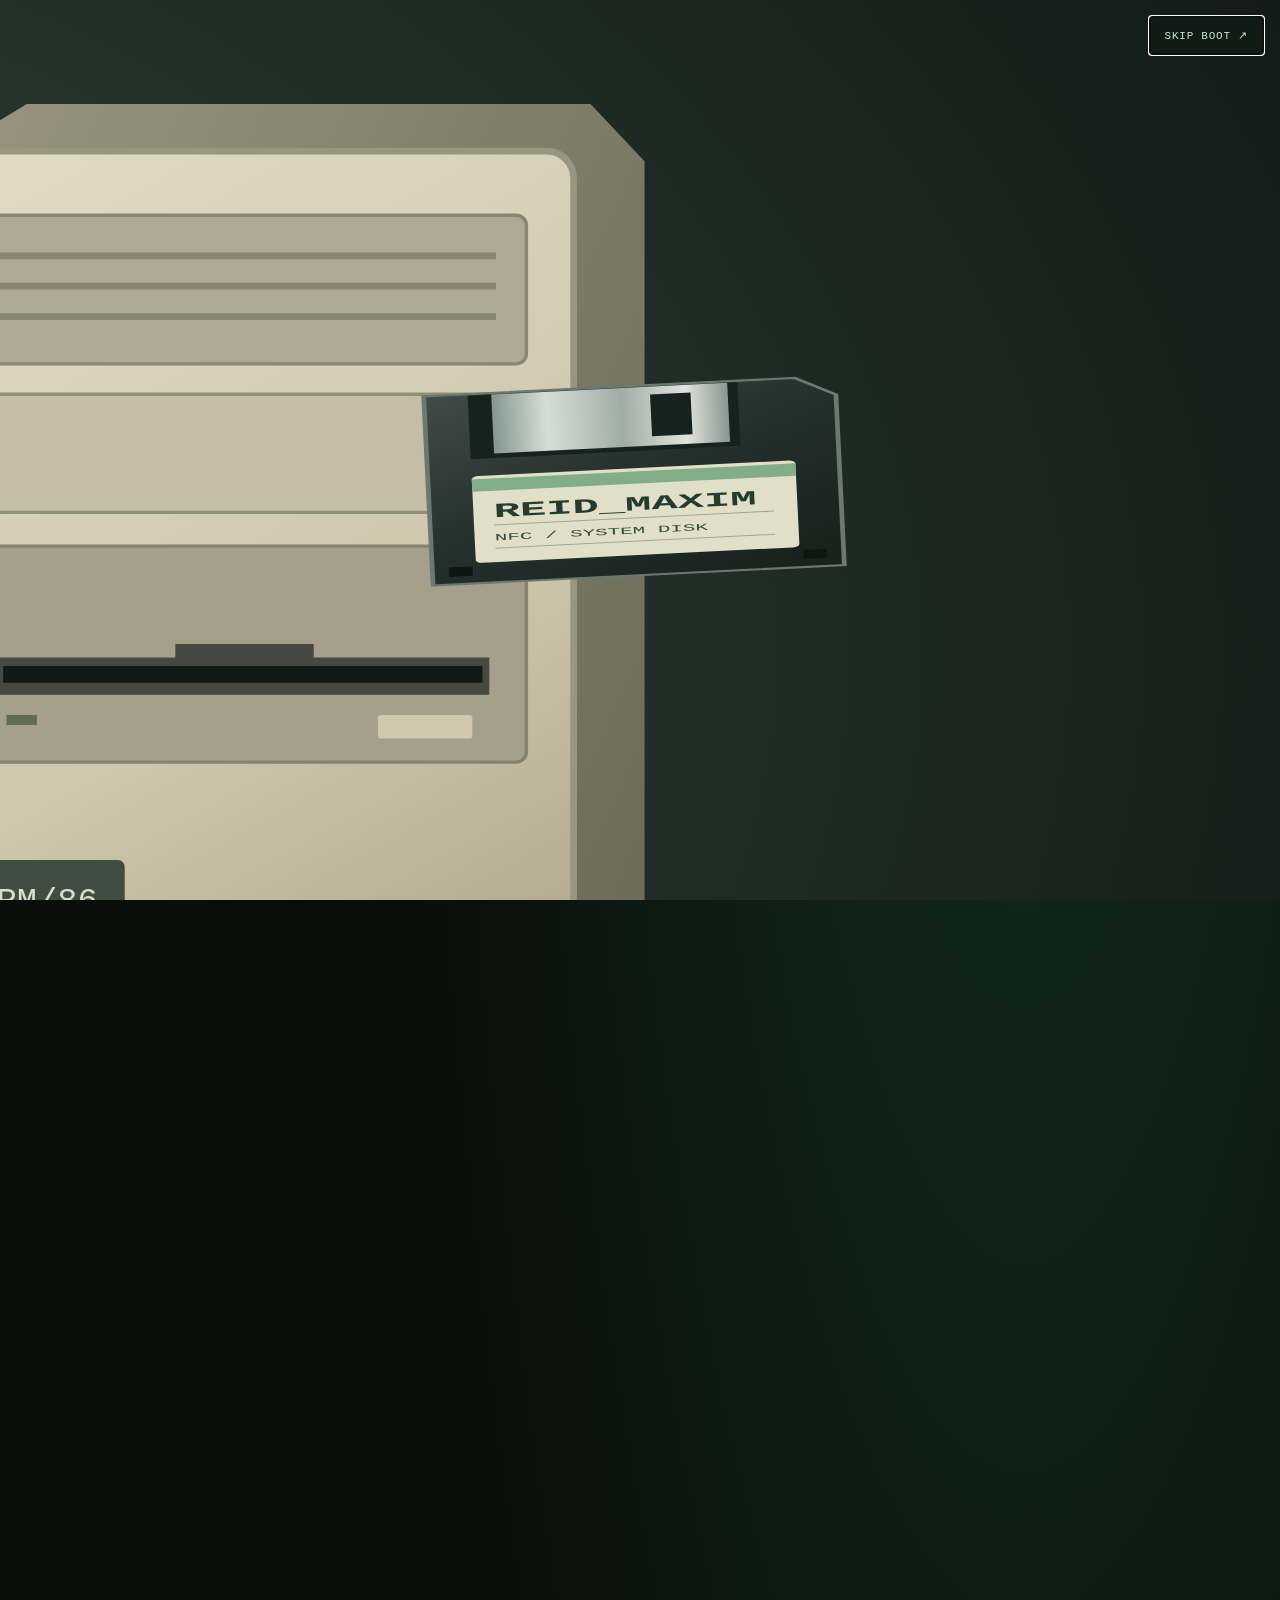
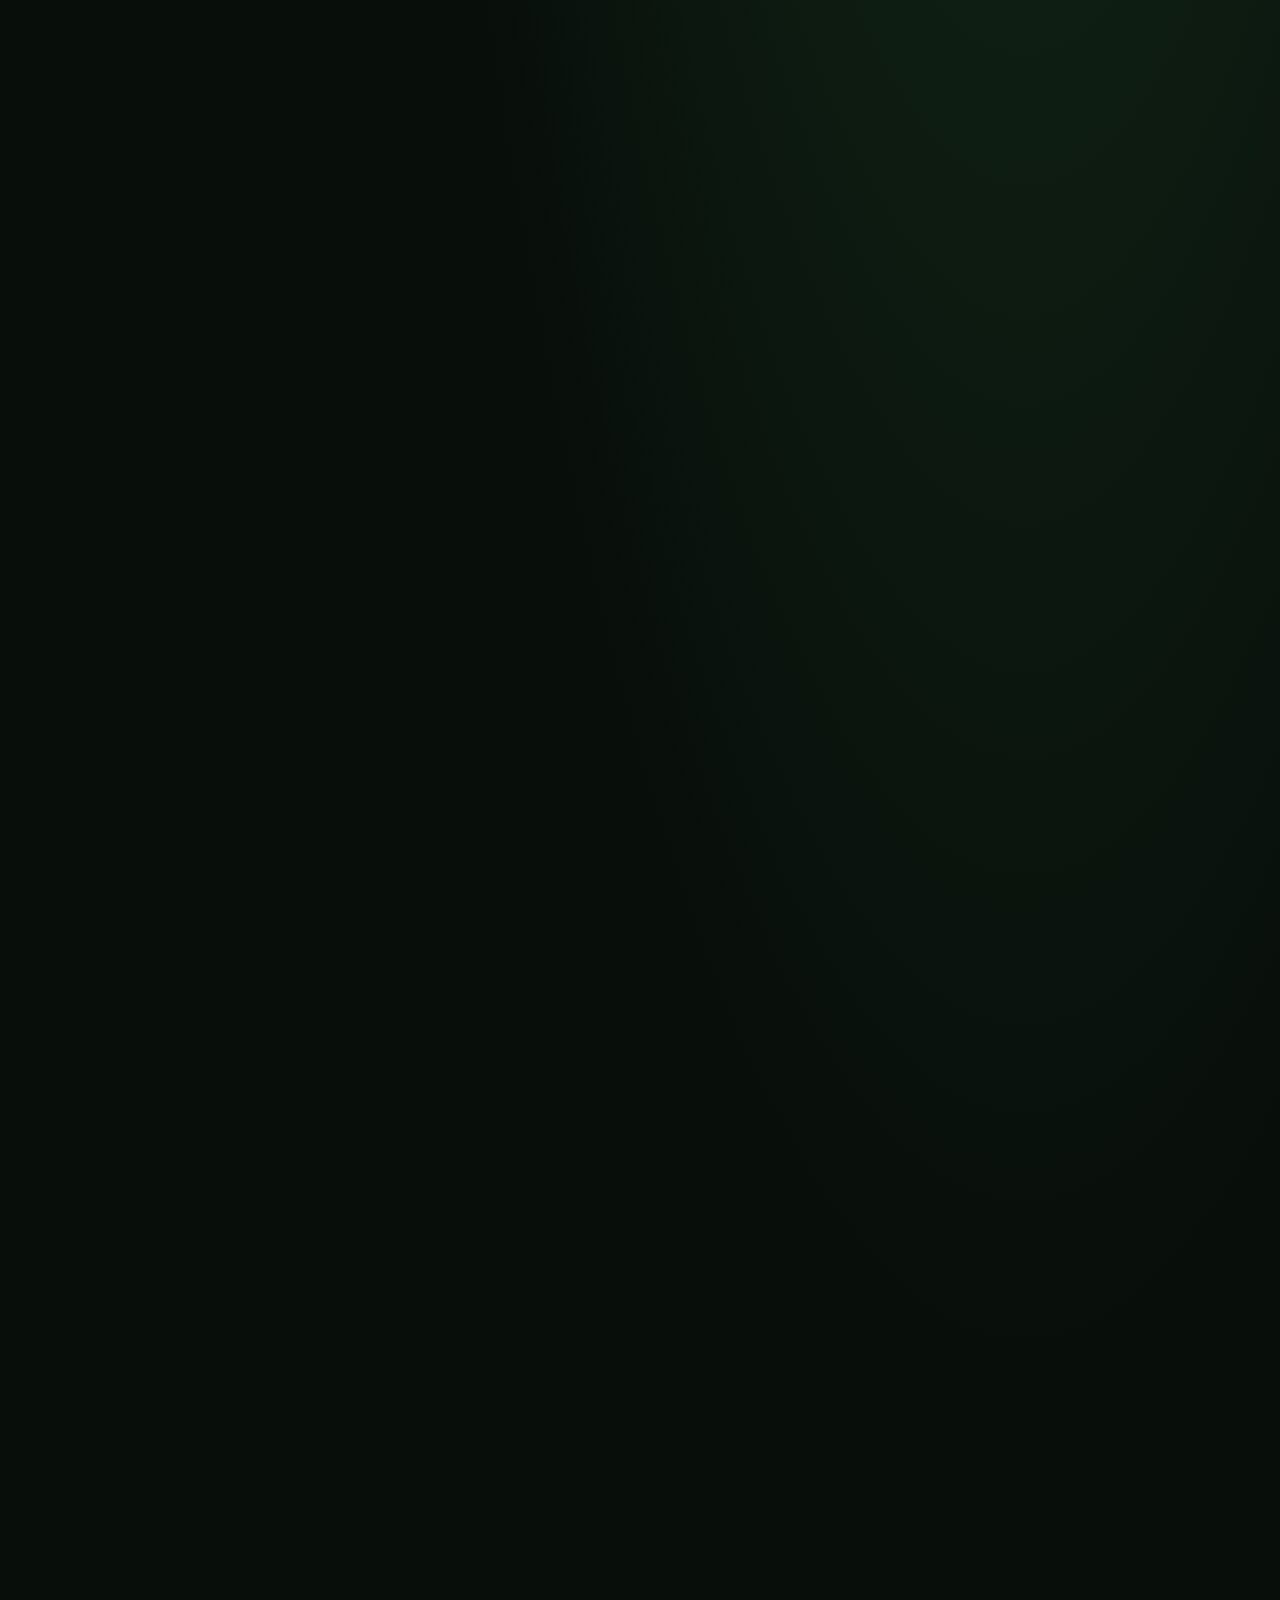
==== commit 81b8dd41: "Track a single floppy into the drive and zoom through the CRT into the live portfolio" ====
--- a/index.html
+++ b/index.html
@@ -1,4 +1,8 @@
-<!doctype html><html lang="en"><head><meta charset="utf-8"><meta name="viewport" content="width=device-width,initial-scale=1"><meta name="theme-color" content="#07100b"><meta name="description" content="Reid Maxim — cybersecurity, digital forensics, AI and creative engineering."><title>REID_OS // Reid Maxim</title><link rel="stylesheet" href="style.css"></head><body><div id="boot" class="boot"><button id="skip">SKIP BOOT ↗</button><div class="cinematic" id="cinematic" aria-hidden="true"><div class="cinematic-glow"></div><div class="cinematic-prop" id="cinematicProp"><div class="hero-floppy"><div class="hero-metal"><div class="hero-metal-hole"></div></div><div class="hero-round"></div><div class="hero-sticker"><span>REID_MAXIM</span><small>CYBERSECURITY // AI</small><b>DISK 001 — NFC</b></div><div class="hero-notch"></div></div></div><div class="cinematic-instruction">A: / REID_MAXIM // INSERT MEDIA</div></div><div id="camera" class="camera"><div id="scene" class="scene"><div class="monitor"><div class="screen"><div id="terminal">REID_OS BIOS v1.0<br>AWAITING MEDIA_</div></div><div class="stand"></div></div><div class="tower"><span>RM/OS</span><div class="slot"></div><div class="light"></div></div><div id="disk" class="disk"><div class="shutter"></div><div class="label">REID_MAXIM<br>NFC / 2026</div></div></div></div><p id="caption">INSERTING DISK A: ...</p></div><header><a href="#home" class="logo">● REID_OS <span>/ v1.0</span></a><nav><a href="#projects">PROJECTS</a><a href="#skills">SKILLS</a><a href="#research">RESEARCH</a><a href="#contact">CONTACT</a></nav><button id="replay">↻ REPLAY</button></header><main id="home"><section class="hero wrap"><p class="prompt">root@reidmaxim:~$ whoami</p><div class="hero-grid"><div><p class="overline">CYBERSECURITY // DIGITAL FORENSICS // AI // DEVELOPMENT</p><h1>REID<br><em>MAXIM_</em></h1><h2>I build things, explore systems, and turn unusual ideas into working prototypes.</h2><p class="intro">Cybersecurity & Digital Forensics student at Central Maine Community College. Interested in software, AI, creative engineering, 3D fabrication, and solving interesting technical problems.</p><div class="buttons"><a class="primary" href="#projects">EXPLORE PROJECTS ↗</a><a class="secondary" href="#contact">GET IN TOUCH</a></div></div><aside class="status"><div class="status-head">IDENTITY.DAT <b>● ONLINE</b></div><pre>┌────────────────────┐
+<!doctype html><html lang="en"><head><meta charset="utf-8"><meta name="viewport" content="width=device-width,initial-scale=1"><meta name="theme-color" content="#07100b"><meta name="description" content="Reid Maxim — cybersecurity, digital forensics, AI and creative engineering."><title>REID_OS // Reid Maxim</title><link rel="stylesheet" href="style.css"></head><body><div id="boot" hidden role="dialog" aria-label="REID_OS startup">
+  <object id="boot-art" data="intro/workstation.svg" type="image/svg+xml" aria-hidden="true" tabindex="-1"></object>
+  <button id="skip" type="button">SKIP BOOT ↗</button>
+</div>
+<header><a href="#home" class="logo">● REID_OS <span>/ v1.0</span></a><nav><a href="#projects">PROJECTS</a><a href="#skills">SKILLS</a><a href="#research">RESEARCH</a><a href="#contact">CONTACT</a></nav><button id="replay">↻ REPLAY</button></header><main id="home"><section class="hero wrap"><p class="prompt">root@reidmaxim:~$ whoami</p><div class="hero-grid"><div><p class="overline">CYBERSECURITY // DIGITAL FORENSICS // AI // DEVELOPMENT</p><h1>REID<br><em>MAXIM_</em></h1><h2>I build things, explore systems, and turn unusual ideas into working prototypes.</h2><p class="intro">Cybersecurity & Digital Forensics student at Central Maine Community College. Interested in software, AI, creative engineering, 3D fabrication, and solving interesting technical problems.</p><div class="buttons"><a class="primary" href="#projects">EXPLORE PROJECTS ↗</a><a class="secondary" href="#contact">GET IN TOUCH</a></div></div><aside class="status"><div class="status-head">IDENTITY.DAT <b>● ONLINE</b></div><pre>┌────────────────────┐
 │  A:\ REID_OS       │
 │  ACCESS GRANTED    │
 └────────────────────┘</pre><div class="stat"><span>LOCATION</span> MAINE, USA</div><div class="stat"><span>STATUS</span> OPEN TO OPPORTUNITIES</div><div class="stat"><span>FOCUS</span> BUILD / EXPLORE / LEARN</div><p>> FLOPPY DETECTED. WELCOME TO THE ARCHIVE.</p></aside></div></section><section id="projects" class="wrap section"><p class="prompt">01 // /projects</p><h2>SELECTED PROJECTS</h2><div class="cards"><article><div class="art">💾</div><div class="card-body"><small>HARDWARE / FABRICATION</small><h3>NFC FLOPPY DISK</h3><p>A 3D-printed floppy disk transformed into a tap-to-open business card. If you arrived by NFC, you're holding the prototype.</p><div class="tags">3D PRINTING · NFC · PRODUCT DESIGN</div></div></article><article><div class="art waveform">▂▆▃█▅▂▇▄▁▅█▃</div><div class="card-body"><small>AI / AUDIO</small><h3>AI CALL CENTER LAB</h3><p>Experimental conversational audio agents with distinct personalities, built through an iterative development and testing process.</p><div class="tags">AI AGENTS · TTS · AUTOMATION</div></div></article><article><div class="art chess">♞</div><div class="card-body"><small>SOFTWARE / CHESS</small><h3>CHESSREVIEW</h3><p>Chess game analysis and engine-assisted review experiments.</p><a href="https://github.com/ReidMaxim/ChessReview" target="_blank" rel="noopener">VIEW REPOSITORY ↗</a></div></article><article><div class="art ghost">[ _ _ ]</div><div class="card-body"><small>3D / CREATIVE ENGINEERING</small><h3>LOWPOLY // STUDIO</h3><p>Procedural Blender modeling, low-poly characters, and automated visual production experiments.</p><div class="tags">BLENDER · PYTHON · 3D MODELING</div></div></article></div><p class="footnote">Projects include prototypes and ongoing experiments. Original screenshots and detailed case studies are coming soon. <a href="https://github.com/ReidMaxim">Browse GitHub ↗</a></p></section><section id="skills" class="wrap section"><p class="prompt">02 // /skills</p><h2>SKILL MATRIX</h2><div class="skills"><div><h3>01 / CYBERSECURITY</h3><p>Network security, digital forensics, Linux, vulnerability scanning, security labs.</p></div><div><h3>02 / AI & AUTOMATION</h3><p>Local models, AI agents, audio workflows, automation experiments.</p></div><div><h3>03 / DEVELOPMENT</h3><p>Python, JavaScript, TypeScript, web apps, Git and GitHub.</p></div><div><h3>04 / 3D & FABRICATION</h3><p>Blender, 3D modeling, printing, physical prototyping and iterative design.</p></div><div><h3>05 / SYSTEMS</h3><p>Linux, Windows Server, virtual machines, networking and homelabs.</p></div><div><h3>06 / PROJECT DESIGN</h3><p>Research, concept development, troubleshooting and technical documentation.</p></div></div></section><section id="research" class="wrap section"><p class="prompt">03 // /research</p><h2>RESEARCH &amp; WRITING</h2><p class="archive-intro">Selected academic work exploring cybersecurity, artificial intelligence, technical communication, and practical problem-solving. Original course documents are linked below; expanded paper summaries and previews are in preparation.</p><div class="writing-grid">
--- a/style.css
+++ b/style.css
@@ -9,45 +9,21 @@
 h1{font-size:clamp(60px,9vw,120px)}
 @media(max-width:800px){.hero-grid{grid-template-columns:minmax(0,1fr)}}
 @media(max-width:520px){h1{font-size:clamp(56px,15vw,75px)}.status pre{font-size:clamp(10px,3.1vw,15px)}}
-.boot{position:fixed;inset:0;z-index:50;background:radial-gradient(ellipse at center,#223d28,#060b08 72%);overflow:hidden;isolation:isolate;transition:opacity .7s,visibility .7s}
-.boot.done{opacity:0;visibility:hidden;pointer-events:none}
-#skip{position:absolute;z-index:20;top:20px;right:20px;border:1px solid var(--green);background:#071309dd;color:var(--green);padding:12px;font:11px 'IBM Plex Mono'}
-.cinematic{position:absolute;inset:0;z-index:5;pointer-events:none;transition:opacity 1s}
-.cinematic-glow{position:absolute;inset:0;background:radial-gradient(circle,#315b3766,transparent 70%)}
-.cinematic-prop{position:absolute;left:50%;top:50%;width:85vmin;height:85vmin;transform:translate(-50%,-50%) rotate(-8deg);filter:drop-shadow(16px 25px 18px #000b);transition:transform 2.1s cubic-bezier(.3,0,.2,1),opacity .7s}
-.hero-floppy{position:absolute;inset:0;background:linear-gradient(130deg,#485548,#101b13 32%,#263228 75%,#0b120e);border:clamp(8px,1.5vmin,15px) solid #516353;border-radius:5%;box-shadow:inset 0 0 0 5px #101a12,inset 0 -20px 35px #0008;overflow:hidden}
-.hero-floppy:after{content:'';position:absolute;inset:0;background:repeating-linear-gradient(0deg,transparent 0 5px,#ffffff09 6px)}
-.hero-metal{position:absolute;top:-2%;left:26%;width:48%;height:34%;background:linear-gradient(90deg,#819587,#e3e9e1 40%,#8ca195 75%,#687e70);border:4px solid #64786b;border-radius:0 0 8px 8px}
-.hero-metal-hole{position:absolute;left:34%;top:10%;width:32%;height:76%;background:#0c170f;border-radius:4px}
-.hero-round{position:absolute;left:40%;top:42%;width:20%;aspect-ratio:1;border-radius:50%;background:radial-gradient(circle,#d4e1d7 0 28%,#627969 30% 43%,#d0dcd2 45%)}
-.hero-sticker{position:absolute;bottom:7%;left:9%;right:9%;height:29%;border:2px solid #719078;background:linear-gradient(#1a3020,#0a170d);display:flex;flex-direction:column;justify-content:center;gap:6%;padding:4% 5%;font-family:'IBM Plex Mono';color:#baffc8}
-.hero-sticker span{font-size:clamp(15px,4.5vmin,43px);font-weight:700;letter-spacing:-.06em}
-.hero-sticker small{font-size:clamp(7px,1.7vmin,16px)}.hero-sticker b{font-size:clamp(8px,2vmin,18px)}
-.hero-notch{position:absolute;right:0;bottom:0;width:12%;height:12%;border:4px solid #506653;background:#07100a}
-.cinematic-instruction{position:absolute;bottom:7%;left:50%;transform:translateX(-50%);font:clamp(10px,1.5vw,14px) 'IBM Plex Mono';white-space:nowrap;color:var(--green);transition:opacity .5s}
-.camera{position:absolute;inset:0;z-index:2;display:grid;place-items:center;transform:translateX(-54%) scale(3.15);transition:transform 2.8s cubic-bezier(.42,0,.2,1)}
-.scene{position:relative;width:min(88vw,690px);height:min(55vw,400px);opacity:0;transition:opacity .8s}
-.monitor{position:absolute;left:5%;top:9%;width:55%;height:72%;border:12px solid #c5c7b4;border-bottom-width:27px;background:#4b594b;border-radius:18px;box-shadow:12px 13px #050b07}
-.screen{position:relative;margin:10px;height:85%;background:radial-gradient(circle,#123e1d,#06150b);border-radius:12px;box-shadow:inset 0 0 25px #000;overflow:hidden}
-.screen:after{content:'';position:absolute;inset:0;background:repeating-linear-gradient(0deg,transparent 0 3px,#0004 4px);pointer-events:none}
-#terminal{padding:15px;color:var(--green);font:clamp(8px,1.5vw,15px)/1.65 'IBM Plex Mono';text-shadow:0 0 10px #69ff87;white-space:nowrap}
-.stand{position:absolute;top:100%;left:30%;width:40%;height:23%;background:linear-gradient(#a6ae9c 0 50%,#c6c9b6 50%);clip-path:polygon(30% 0,70% 0,70% 65%,100% 100%,0 100%,30% 65%)}
-.tower{position:absolute;right:8%;top:14%;width:26%;height:73%;background:#bfc2ae;border:9px solid #d4d4c0;border-radius:7px;box-shadow:inset -12px 0 #90988b,12px 14px #050a07}
-.tower span{display:block;margin:12px;color:#435747;font:12px 'IBM Plex Mono'}
-.slot{position:absolute;left:15%;top:35%;width:70%;height:8px;background:#0c180e;border:2px solid #778678}
-.light{position:absolute;right:18%;bottom:10%;width:9px;height:9px;background:var(--green);border-radius:50%;box-shadow:0 0 15px var(--green)}
-.disk{position:absolute;right:8%;top:-37%;width:26%;aspect-ratio:1;background:linear-gradient(120deg,#303c32,#0a140d);border:5px solid #516354;border-radius:6px;z-index:3;transform:rotate(-12deg);opacity:0;transition:top 2.2s cubic-bezier(.35,0,.2,1),right 2.2s cubic-bezier(.35,0,.2,1),transform 2.2s cubic-bezier(.35,0,.2,1),opacity .5s}
-.disk .shutter{position:absolute;left:27%;top:0;width:46%;height:30%;background:#a8b8aa}
-.disk .label{position:absolute;left:9%;right:9%;bottom:8%;padding:5%;background:#a4dfb2;color:#122318;font:clamp(5px,.8vw,9px) monospace}
-#caption{position:absolute;z-index:10;left:50%;bottom:6%;transform:translateX(-50%);color:var(--green);font:clamp(10px,1.4vw,14px) 'IBM Plex Mono';white-space:nowrap;opacity:0;transition:opacity .5s}
-.boot.stage-pivot .cinematic-prop{transform:translate(-50%,-50%) rotate(12deg) scale(.88)}
-.boot.stage-tower .cinematic{opacity:0}
-.boot.stage-tower .scene{opacity:1}
-.boot.stage-tower .disk{opacity:1}
-.boot.stage-insert .disk{right:8%;top:36%;transform:rotate(0) scale(.45);opacity:0}
-.boot.stage-pan .camera{transform:translateX(0) scale(1)}
-.boot.stage-pan #caption{opacity:1}
-.boot.stage-push .camera{transform:translateX(11%) scale(1.32)}
-.boot.stage-zoom .camera{transform:translateX(125%) scale(9);opacity:0;transition:transform 1.55s ease-in,opacity 1.3s}
-@media(max-width:600px){.camera{transform:translateX(-55%) scale(3.7)}.scene{width:96vw;height:64vw}.boot.stage-pan .camera{transform:translateX(0) scale(1)}.boot.stage-push .camera{transform:translateX(10%) scale(1.35)}.boot.stage-zoom .camera{transform:translateX(125%) scale(9)}.cinematic-instruction{bottom:15%}#caption{bottom:17%}}
-@media(prefers-reduced-motion:reduce){.boot{display:none!important}*{animation:none!important;transition:none!important}}
+#boot{position:fixed;inset:0;z-index:50;overflow:hidden}
+#boot-art{display:block;border:0;width:100%;height:100%;pointer-events:none}
+#skip{position:absolute;right:max(16px,env(safe-area-inset-right));top:max(16px,env(safe-area-inset-top));border:1px solid #597362;border-radius:3px;background:#101b16;color:#c5e6c9;padding:12px 15px;font:11px monospace;letter-spacing:.07em}
+.boot-page{transform-origin:0 0;pointer-events:none}
+@media(prefers-reduced-motion:reduce){#boot,#replay{display:none}}
+
+/* Mission 006A: academic archive only — no animation modifications */
+.archive-intro{max-width:780px;color:var(--muted);line-height:1.75}
+.writing-grid{display:grid;grid-template-columns:repeat(2,minmax(0,1fr));gap:16px;margin:25px 0}
+.writing-entry{border:1px solid var(--line);background:#101b13;padding:26px;min-width:0;display:flex;flex-direction:column}
+.writing-id{font:10px 'IBM Plex Mono',monospace;color:var(--green);letter-spacing:.05em}
+.writing-entry h3{font-size:clamp(20px,2.3vw,27px);line-height:1.15;margin:15px 0 9px}
+.writing-entry p{color:var(--muted);font-size:14px;line-height:1.7;flex:1}
+.writing-entry a,.archive-more a{color:var(--green);font:11px 'IBM Plex Mono',monospace}
+.archive-more{padding:20px 24px;border:1px solid var(--line);background:#0c150e}
+.archive-more p{line-height:2}.archive-more span{margin:0 7px;color:var(--muted)}
+.archive-more .archive-note{font-size:12px;line-height:1.65;color:var(--muted);margin-top:12px}
+@media(max-width:650px){.writing-grid{grid-template-columns:minmax(0,1fr)}.writing-entry{padding:20px}}
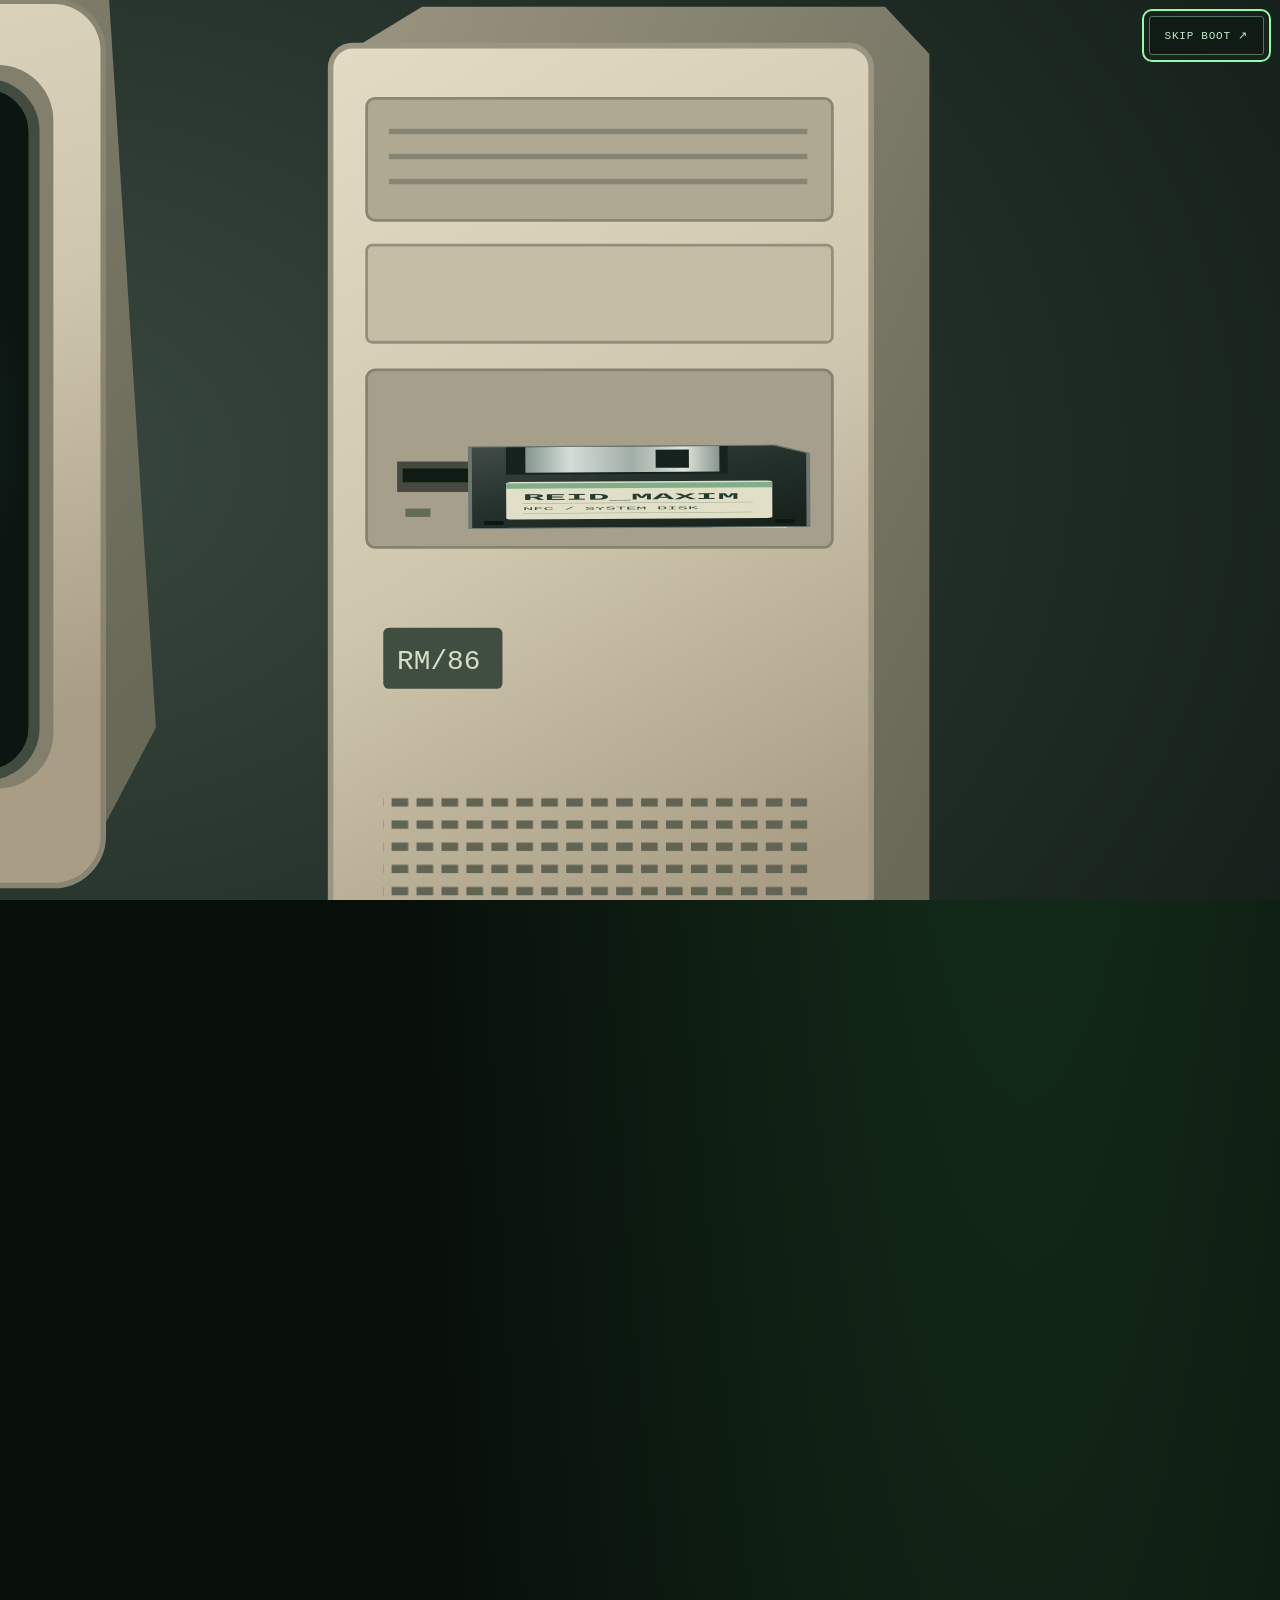
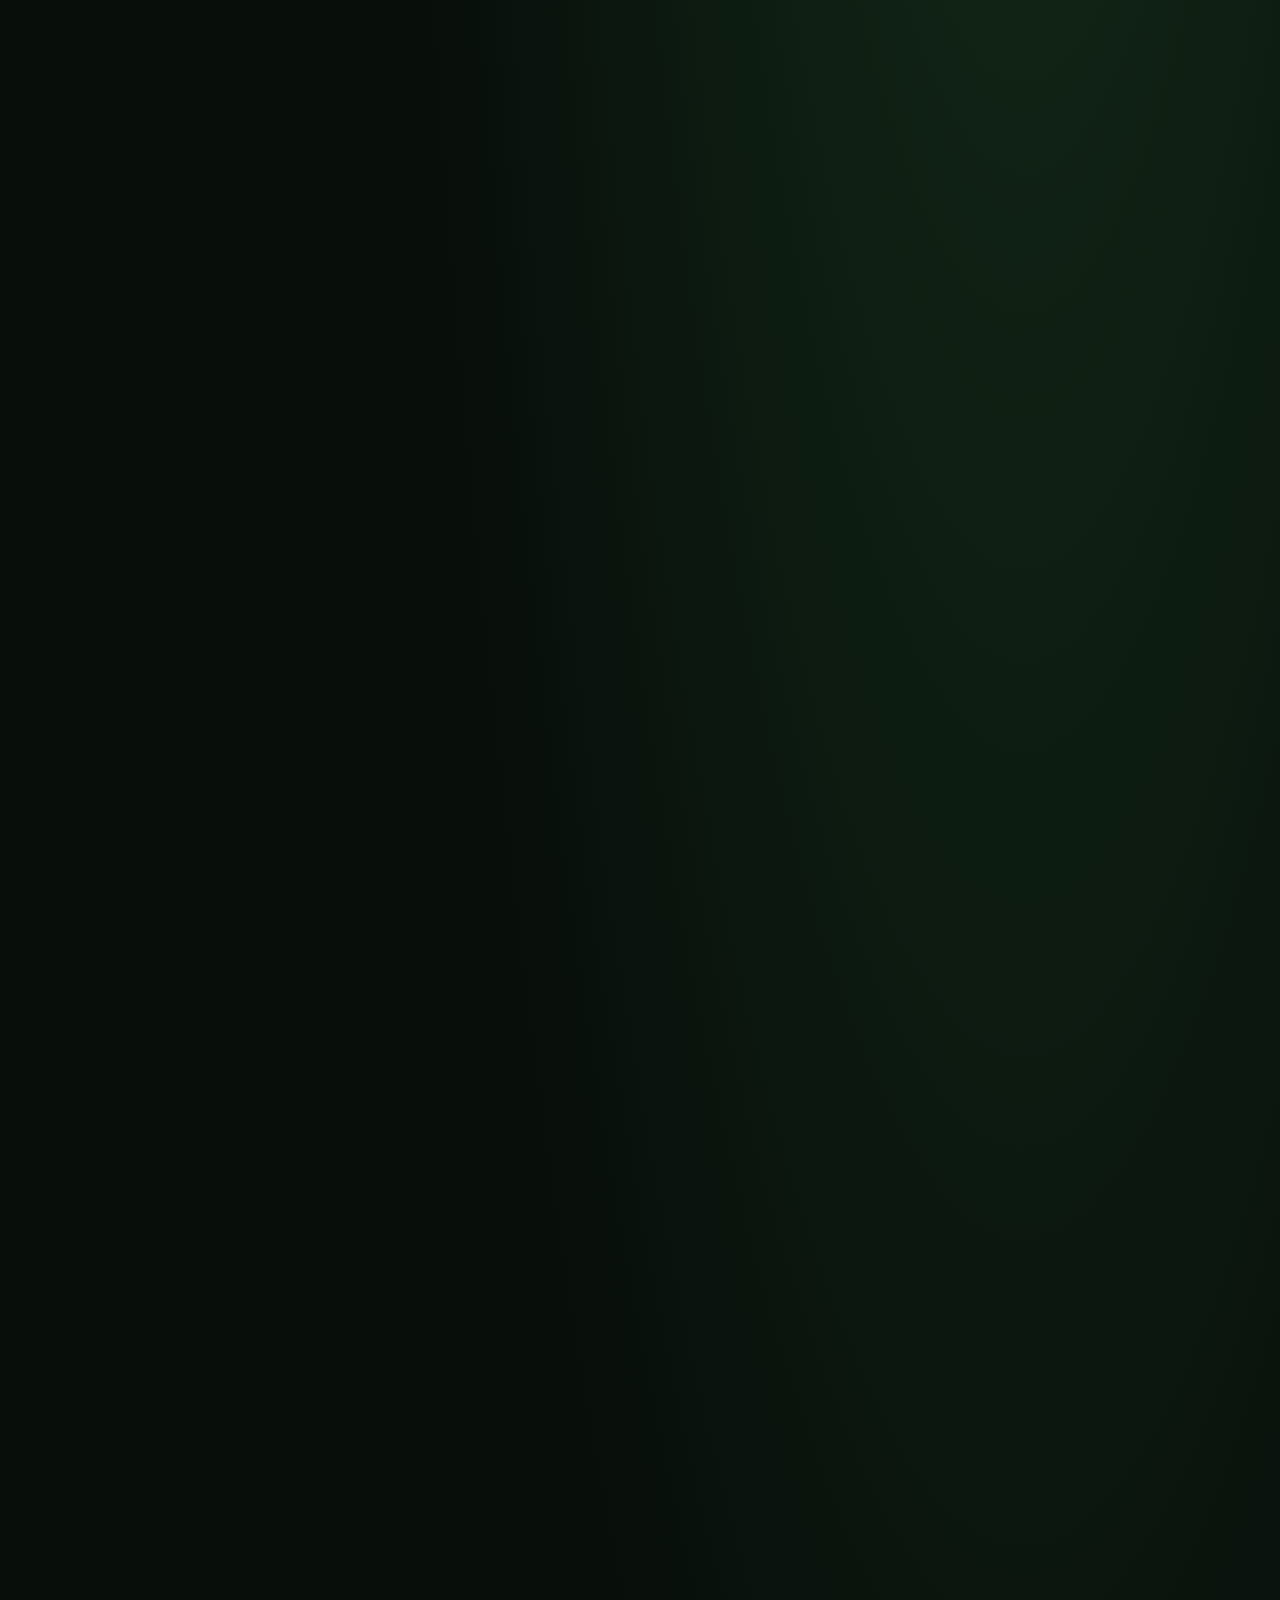
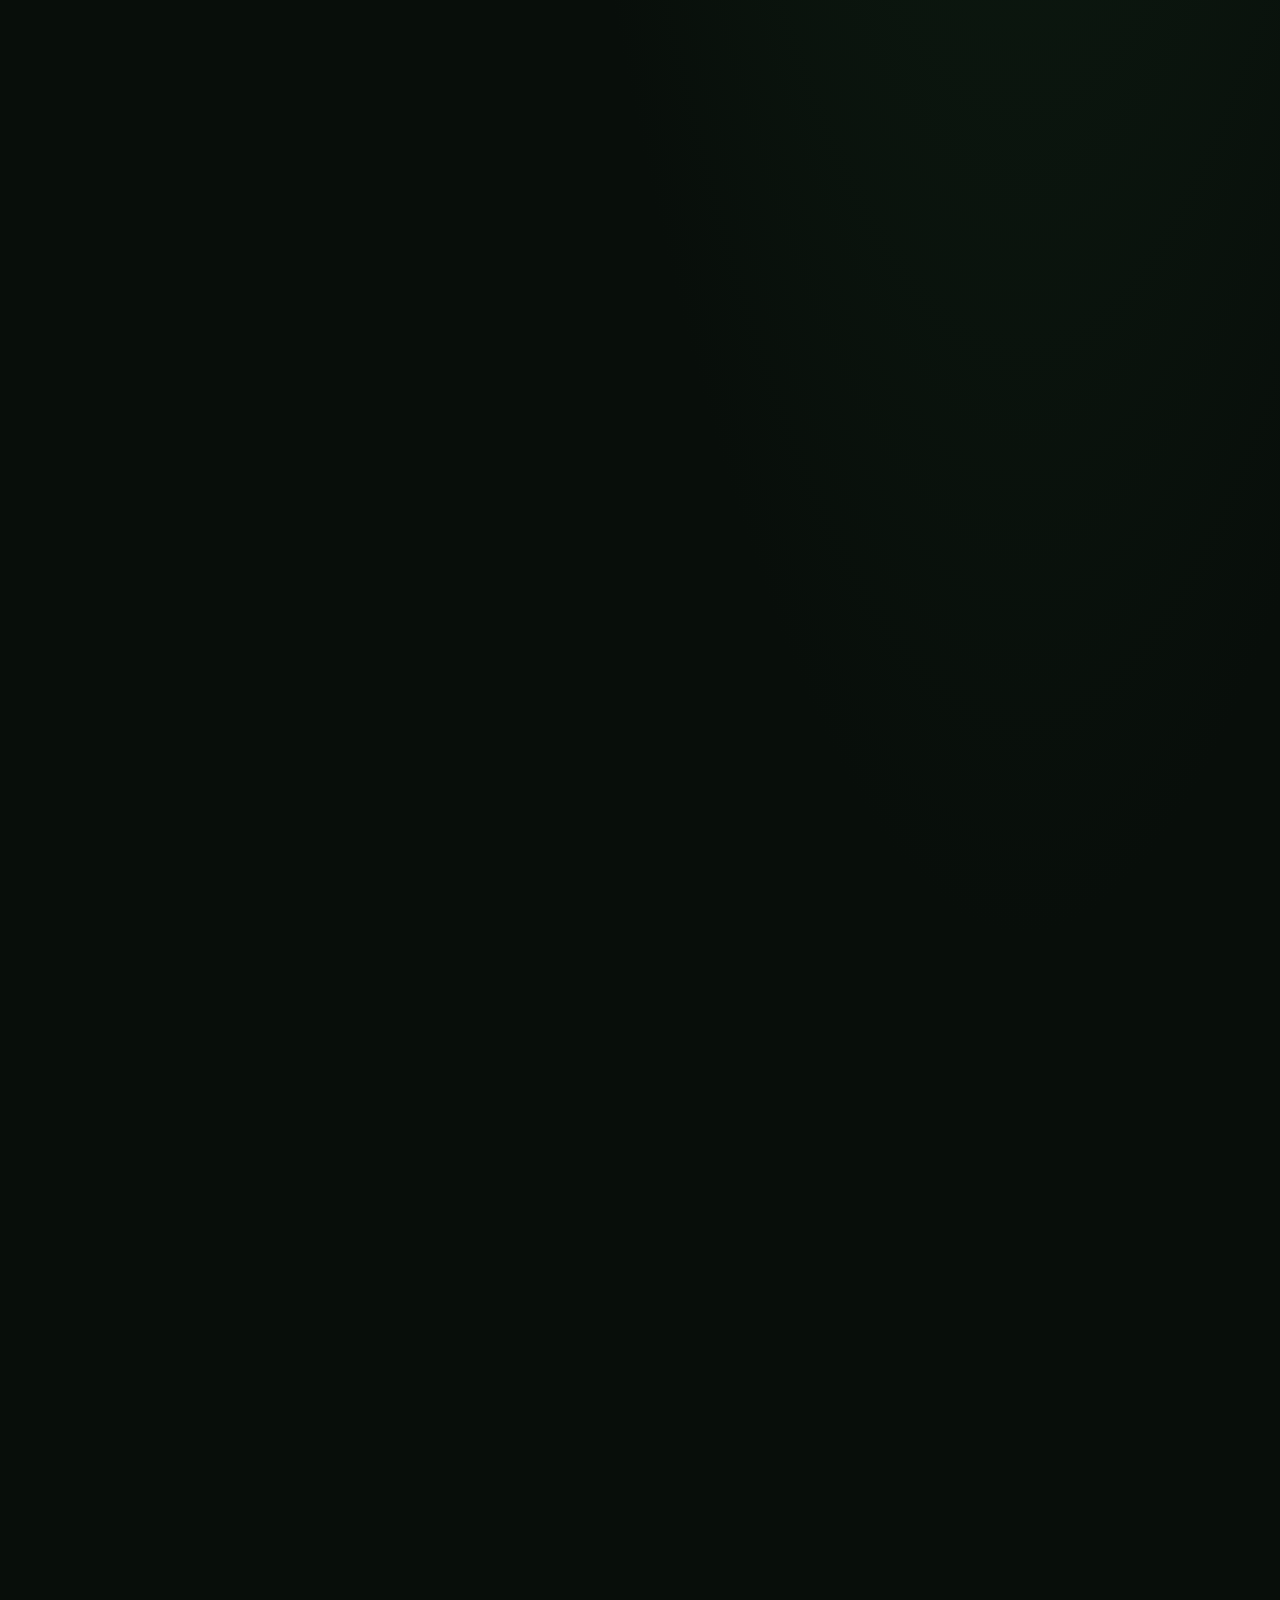
==== commit 8619ee6c: "Polish six-project portfolio and curate academic archive for Talent Summit" ====
--- a/index.html
+++ b/index.html
@@ -1,13 +1,47 @@
-<!doctype html><html lang="en"><head><meta charset="utf-8"><meta name="viewport" content="width=device-width,initial-scale=1"><meta name="theme-color" content="#07100b"><meta name="description" content="Reid Maxim — cybersecurity, digital forensics, AI and creative engineering."><title>REID_OS // Reid Maxim</title><link rel="stylesheet" href="style.css"></head><body><div id="boot" hidden role="dialog" aria-label="REID_OS startup">
+<!doctype html><html lang="en"><head><meta charset="utf-8"><meta name="viewport" content="width=device-width,initial-scale=1"><meta name="theme-color" content="#07100b"><meta name="description" content="Reid Maxim — cybersecurity, digital forensics, AI and creative engineering."><title>REID_OS // Reid Maxim</title><link rel="stylesheet" href="style.css"><link rel="icon" href="assets/disk.svg" type="image/svg+xml"></head><body><div id="boot" hidden role="dialog" aria-label="REID_OS startup">
   <object id="boot-art" data="intro/workstation.svg" type="image/svg+xml" aria-hidden="true" tabindex="-1"></object>
   <button id="skip" type="button">SKIP BOOT ↗</button>
 </div>
-<header><a href="#home" class="logo">● REID_OS <span>/ v1.0</span></a><nav><a href="#projects">PROJECTS</a><a href="#skills">SKILLS</a><a href="#research">RESEARCH</a><a href="#contact">CONTACT</a></nav><button id="replay">↻ REPLAY</button></header><main id="home"><section class="hero wrap"><p class="prompt">root@reidmaxim:~$ whoami</p><div class="hero-grid"><div><p class="overline">CYBERSECURITY // DIGITAL FORENSICS // AI // DEVELOPMENT</p><h1>REID<br><em>MAXIM_</em></h1><h2>I build things, explore systems, and turn unusual ideas into working prototypes.</h2><p class="intro">Cybersecurity & Digital Forensics student at Central Maine Community College. Interested in software, AI, creative engineering, 3D fabrication, and solving interesting technical problems.</p><div class="buttons"><a class="primary" href="#projects">EXPLORE PROJECTS ↗</a><a class="secondary" href="#contact">GET IN TOUCH</a></div></div><aside class="status"><div class="status-head">IDENTITY.DAT <b>● ONLINE</b></div><pre>┌────────────────────┐
+<a class="skip-link" href="#home">Skip to portfolio</a>
+<header><a href="#home" class="logo">● REID_OS <span>/ v1.0</span></a><nav aria-label="Main navigation"><a href="#projects">PROJECTS</a><a href="#skills">SKILLS</a><a href="#research">RESEARCH</a><a href="#contact">CONTACT</a></nav><button id="replay">↻ REPLAY</button></header>
+<main id="home" tabindex="-1">
+<section class="hero wrap"><p class="prompt">root@reidmaxim:~$ whoami</p><div class="hero-grid"><div><p class="overline">CYBERSECURITY // DIGITAL FORENSICS // AI // DEVELOPMENT</p><h1>REID<br><em>MAXIM_</em></h1><h2>I build software, investigate systems, and turn unusual ideas into working prototypes.</h2><p class="intro">Cybersecurity &amp; Digital Forensics student at Central Maine Community College. My work connects security, browser-based software, AI experiments, and hands-on fabrication.</p><div class="buttons"><a class="primary" href="#projects">EXPLORE PROJECTS ↗</a><a class="secondary" href="#contact">GET IN TOUCH</a></div></div><aside class="status"><div class="status-head">IDENTITY.DAT <b>● ONLINE</b></div><pre>┌────────────────────┐
 │  A:\ REID_OS       │
 │  ACCESS GRANTED    │
-└────────────────────┘</pre><div class="stat"><span>LOCATION</span> MAINE, USA</div><div class="stat"><span>STATUS</span> OPEN TO OPPORTUNITIES</div><div class="stat"><span>FOCUS</span> BUILD / EXPLORE / LEARN</div><p>> FLOPPY DETECTED. WELCOME TO THE ARCHIVE.</p></aside></div></section><section id="projects" class="wrap section"><p class="prompt">01 // /projects</p><h2>SELECTED PROJECTS</h2><div class="cards"><article><div class="art">💾</div><div class="card-body"><small>HARDWARE / FABRICATION</small><h3>NFC FLOPPY DISK</h3><p>A 3D-printed floppy disk transformed into a tap-to-open business card. If you arrived by NFC, you're holding the prototype.</p><div class="tags">3D PRINTING · NFC · PRODUCT DESIGN</div></div></article><article><div class="art waveform">▂▆▃█▅▂▇▄▁▅█▃</div><div class="card-body"><small>AI / AUDIO</small><h3>AI CALL CENTER LAB</h3><p>Experimental conversational audio agents with distinct personalities, built through an iterative development and testing process.</p><div class="tags">AI AGENTS · TTS · AUTOMATION</div></div></article><article><div class="art chess">♞</div><div class="card-body"><small>SOFTWARE / CHESS</small><h3>CHESSREVIEW</h3><p>Chess game analysis and engine-assisted review experiments.</p><a href="https://github.com/ReidMaxim/ChessReview" target="_blank" rel="noopener">VIEW REPOSITORY ↗</a></div></article><article><div class="art ghost">[ _ _ ]</div><div class="card-body"><small>3D / CREATIVE ENGINEERING</small><h3>LOWPOLY // STUDIO</h3><p>Procedural Blender modeling, low-poly characters, and automated visual production experiments.</p><div class="tags">BLENDER · PYTHON · 3D MODELING</div></div></article></div><p class="footnote">Projects include prototypes and ongoing experiments. Original screenshots and detailed case studies are coming soon. <a href="https://github.com/ReidMaxim">Browse GitHub ↗</a></p></section><section id="skills" class="wrap section"><p class="prompt">02 // /skills</p><h2>SKILL MATRIX</h2><div class="skills"><div><h3>01 / CYBERSECURITY</h3><p>Network security, digital forensics, Linux, vulnerability scanning, security labs.</p></div><div><h3>02 / AI & AUTOMATION</h3><p>Local models, AI agents, audio workflows, automation experiments.</p></div><div><h3>03 / DEVELOPMENT</h3><p>Python, JavaScript, TypeScript, web apps, Git and GitHub.</p></div><div><h3>04 / 3D & FABRICATION</h3><p>Blender, 3D modeling, printing, physical prototyping and iterative design.</p></div><div><h3>05 / SYSTEMS</h3><p>Linux, Windows Server, virtual machines, networking and homelabs.</p></div><div><h3>06 / PROJECT DESIGN</h3><p>Research, concept development, troubleshooting and technical documentation.</p></div></div></section><section id="research" class="wrap section"><p class="prompt">03 // /research</p><h2>RESEARCH &amp; WRITING</h2><p class="archive-intro">Selected academic work exploring cybersecurity, artificial intelligence, technical communication, and practical problem-solving. Original course documents are linked below; expanded paper summaries and previews are in preparation.</p><div class="writing-grid">
-<article class="writing-entry"><span class="writing-id">PAPER_001 // SECURITY &amp; ETHICS</span><h3>The Ethics of Cyberwarfare</h3><p>An academic paper examining ethical questions around conflict in cyberspace. A starting point for conversations about technology, security, and responsibility.</p><a href="https://github.com/ReidMaxim/Cybersecurity-College-Essays/blob/main/The%20Ethics%20of%20Cyberwarfare.pdf" target="_blank" rel="noopener noreferrer">READ ORIGINAL PDF ↗</a></article>
-<article class="writing-entry"><span class="writing-id">RESEARCH_002 // ARTIFICIAL INTELLIGENCE</span><h3>AI Red Team Research Book</h3><p>A documented academic research project focused on evaluating AI systems through a red-team lens, accompanied by research notes and assessment records.</p><a href="https://github.com/ReidMaxim/IntroToAIApplications/blob/main/AI_Red_Team_Research_Book_Final.pdf" target="_blank" rel="noopener noreferrer">READ ORIGINAL PDF ↗</a></article>
-<article class="writing-entry"><span class="writing-id">REPORT_003 // TECHNICAL COMMUNICATION</span><h3>Technical Writing: Recommendation Report</h3><p>A formal recommendation report created for a technical-writing course. Included to demonstrate structured professional communication.</p><a href="https://github.com/ReidMaxim/Techwritingfinal/blob/main/Recommendation%20Report.pdf" target="_blank" rel="noopener noreferrer">READ ORIGINAL PDF ↗</a></article>
-<article class="writing-entry"><span class="writing-id">LAB_004 // APPLIED CYBERSECURITY</span><h3>AI-Assisted Pentesting</h3><p>A coursework project documenting an AI-assisted penetration-testing exercise, with a report and supporting evidence files in the repository.</p><a href="https://github.com/ReidMaxim/AI_class_project2/blob/main/AIassistedPentest.pdf" target="_blank" rel="noopener noreferrer">READ ORIGINAL PDF ↗</a></article>
-</div><div class="archive-more"><p class="prompt">ADDITIONAL MATERIAL // AVAILABLE ON GITHUB</p><p><a href="https://github.com/ReidMaxim/Techwritingfinal/blob/main/Proposal%20paper.pdf" target="_blank" rel="noopener noreferrer">Technical Writing — Proposal Paper ↗</a> <span>·</span> <a href="https://github.com/ReidMaxim/statistics-notes-and-work" target="_blank" rel="noopener noreferrer">Statistics Study Resources ↗</a> <span>·</span> <a href="https://github.com/ReidMaxim/IntroToLinux" target="_blank" rel="noopener noreferrer">Linux Coursework ↗</a></p><p class="archive-note">This is a curated index of original student work, not a claim of peer-reviewed publication. Document descriptions are preliminary pending full-text review.</p></div></section><section id="contact" class="wrap section"><div class="contact"><p class="prompt">04 // OPEN CONNECTION</p><h2>HAVE A PROBLEM<br><em>WORTH SOLVING?</em></h2><p>Open to internships, local technical assistance, small development projects, creative fabrication, and interesting collaborations. Let's talk.</p><div class="buttons"><a class="primary" href="mailto:reid.maxim@mainecc.edu?subject=Hello%20from%20REID_OS">EMAIL ME ↗</a><a class="secondary" href="https://github.com/ReidMaxim" target="_blank" rel="noopener">GITHUB ↗</a></div><p class="prompt">reid.maxim@mainecc.edu</p></div></section></main><footer class="wrap">© 2026 REID MAXIM // BUILT WITH CURIOSITY <span>END OF FILE_</span></footer><script src="script.js"></script></body></html>+└────────────────────┘</pre><div class="stat"><span>LOCATION</span> MAINE, USA</div><div class="stat"><span>STATUS</span> STUDENT / BUILDER</div><div class="stat"><span>FOCUS</span> BUILD / EXPLORE / LEARN</div><p>> TAPPED THE FLOPPY? YOU’RE IN THE RIGHT PLACE.</p></aside></div>
+</section>
+<section id="projects" class="wrap section"><p class="prompt">01 // /projects</p><h2>BUILT TO EXPLORE.</h2><p class="section-lead">Six projects across software, data, AI, and physical fabrication. Open the source, try a working demo, or follow the development evidence.</p><div class="cards">
+<article><div class="project-visual"><img src="assets/voxel.svg" alt="" width="420" height="260" loading="lazy"><span>01 / CONCEPT ILLUSTRATION</span></div><div class="card-body"><small>GEOGRAPHIC DATA / 3D</small><h3>BLOCKWALK</h3><h4>Real places. Walkable worlds.</h4><p>Transforms mapped buildings, elevation, aerial imagery, and available LiDAR into explorable voxel neighborhoods. Portable world files keep generated places on your device.</p><div class="tags">TypeScript · Three.js · Geographic data</div><p class="project-note">A stylized reconstruction: facade details are inferred and geographic coverage varies.</p><div class="card-links"><a href="https://github.com/ReidMaxim/blockwalk" target="_blank" rel="noopener noreferrer">Source code ↗</a></div></div>
+</article>
+<article><div class="project-visual"><img src="assets/chessreview.jpg" alt="ChessReview’s live workspace with a chessboard, PGN import, and analysis tools" width="1440" height="1000" loading="lazy"><span>02 / LIVE DEMO CAPTURE</span></div><div class="card-body"><small>BROWSER COMPUTATION / EDUCATION</small><h3>CHESSREVIEW</h3><h4>A closer look at every move.</h4><p>Import a PGN, review local Stockfish evaluations, and replay legal engine variations. Evidence-based Coach Notes explain verified board events and acknowledge uncertainty.</p><div class="tags">TypeScript · WebAssembly · Stockfish</div><p class="project-note">Analysis is session-only. Saved reviews and a full puzzle trainer remain future work.</p><div class="card-links"><a href="https://reidmaxim.github.io/ChessReview/" target="_blank" rel="noopener noreferrer">Open demo ↗</a><a href="https://github.com/ReidMaxim/ChessReview" target="_blank" rel="noopener noreferrer">Source code ↗</a></div></div>
+</article>
+<article><div class="project-visual"><img src="assets/audio.svg" alt="" width="420" height="260" loading="lazy"><span>03 / CONCEPT ILLUSTRATION</span></div><div class="card-body"><small>AI / AUDIO ENGINEERING</small><h3>AI CALL CENTER LAB</h3><h4>Three characters. One voice pipeline.</h4><p>A deliberately terrible customer-service team became an experiment in speech recognition, character consistency, response latency, and speech preparation across 40 development missions.</p><div class="tags">Python · faster-whisper · Piper · ComfyUI</div><p class="project-note">Classroom prototype; recognized text goes to an external language-model provider.</p><div class="card-links"><a href="call-center.html">Read case study →</a></div></div>
+</article>
+<article><div class="project-visual"><img src="assets/data.svg" alt="" width="420" height="260" loading="lazy"><span>04 / CONCEPT ILLUSTRATION</span></div><div class="card-body"><small>EXTENSIONS / DATA ENGINEERING</small><h3>POKÉROGUE ANALYTICS</h3><h4>From live state to useful history.</h4><p>A Chrome extension that records gameplay changes into IndexedDB, then turns them into run histories, timelines, cross-run comparisons, and JSON/CSV exports.</p><div class="tags">TypeScript · Chrome APIs · IndexedDB</div><p class="project-note">Installable from source; collection depends on the game’s internal structure.</p><div class="card-links"><a href="https://github.com/ReidMaxim/pokerogue-analytics" target="_blank" rel="noopener noreferrer">Source code ↗</a></div></div>
+</article>
+<article><div class="project-visual"><img src="assets/life.svg" alt="" width="420" height="260" loading="lazy"><span>05 / CONCEPT ILLUSTRATION</span></div><div class="card-body"><small>SIMULATION / ARTIFICIAL LIFE</small><h3>CREATURE CREATOR</h3><h4>Small rules. Evolving ecosystems.</h4><p>A browser simulation with heritable genomes, mutation, reproduction, simple neural policies, predation, and changing environments. Inspect lineages and compare population trends.</p><div class="tags">JavaScript · Canvas 2D · Simulation</div><p class="project-note">Experimental source project. The public demo is currently unavailable; inspect the implementation on GitHub.</p><div class="card-links"><a href="https://github.com/ReidMaxim/creaturecreator" target="_blank" rel="noopener noreferrer">Source code ↗</a></div></div>
+</article>
+<article><div class="project-visual"><img src="assets/disk.svg" alt="" width="420" height="260" loading="lazy"><span>06 / CONCEPT ILLUSTRATION</span></div><div class="card-body"><small>PHYSICAL COMPUTING / WEB</small><h3>NFC FLOPPY / REID_OS</h3><h4>A physical invitation to explore.</h4><p>A 3D-printed floppy-disk business card carries an NFC tag that opens this portfolio. The animated disk connects the object in your hand to the software and research behind it.</p><div class="tags">3D printing · NFC · HTML / CSS / JavaScript</div><p class="project-note">Physical prototype and static portfolio, designed as one connected visitor experience.</p><div class="card-links"><a href="https://github.com/ReidMaxim/Reid_Maxim" target="_blank" rel="noopener noreferrer">Source code ↗</a></div></div>
+</article></div>
+</section>
+<section id="skills" class="wrap section"><p class="prompt">02 // /skills</p><h2>TOOLS &amp; AREAS OF STUDY</h2><div class="skills"><div><h3>01 / CYBERSECURITY</h3><p>Network security, digital forensics, Linux, vulnerability scanning, security labs.</p></div><div><h3>02 / AI & AUTOMATION</h3><p>Local models, AI agents, audio workflows, automation experiments.</p></div><div><h3>03 / DEVELOPMENT</h3><p>Python, JavaScript, TypeScript, web apps, Git and GitHub.</p></div><div><h3>04 / 3D & FABRICATION</h3><p>Blender, 3D modeling, printing, physical prototyping and iterative design.</p></div><div><h3>05 / SYSTEMS</h3><p>Linux, Windows Server, virtual machines, networking and homelabs.</p></div><div><h3>06 / PROJECT DESIGN</h3><p>Research, concept development, troubleshooting and technical documentation.</p></div></div>
+</section>
+<section id="research" class="wrap section"><p class="prompt">03 // /research</p><h2>RESEARCH &amp; WRITING</h2><p class="archive-intro">How I investigate, document, and explain technical ideas. These are student essays, project records, and presentations—not peer-reviewed publications. Each entry identifies its scope and limitations.</p><div class="archive-filters" aria-label="Filter writing" hidden><button type="button" data-filter="all" aria-pressed="true">All work</button><button type="button" data-filter="security" aria-pressed="false">Security &amp; ethics</button><button type="button" data-filter="ai" aria-pressed="false">AI experiments</button><button type="button" data-filter="reports" aria-pressed="false">Reports &amp; presentations</button></div><p id="archive-count" class="archive-count" role="status" aria-live="polite">6 selected documents</p><div class="writing-grid">
+<article class="writing-entry" data-category="security"><span class="writing-id">ESSAY / DIGITAL FORENSICS</span><h3>Can We Still Trust What We See?</h3><span class="document-meta">Coursework · 3 pages</span><p>A reflection on AI-generated images as potential evidence: inpainting, metadata, provenance, detector limitations, and the importance of corroboration.</p><details><summary>Reading context</summary><p>Concise argument connecting hands-on image generation to digital-forensics questions.</p></details><div class="card-links"><a href="documents/ai-image-evidence-essay.pdf" target="_blank" rel="noopener noreferrer">Read PDF ↗</a><a href="documents/ai-image-evidence-essay.pdf" download>Download PDF ↓</a></div>
+</article>
+<article class="writing-entry" data-category="ai"><span class="writing-id">EVIDENCE LOG / INTRO TO AI</span><h3>AI Call Center: 40 Missions</h3><span class="document-meta">November 2026 · 10 pages</span><p>A development record of a three-character speech-to-speech prototype, including provider latency, failed formatting tests, versioned configurations, and A/B listening decisions.</p><details><summary>Reading context</summary><p>Reported measurements are bounded test results, not guaranteed performance.</p></details><div class="card-links"><a href="documents/call-center-evidence-log.pdf" target="_blank" rel="noopener noreferrer">Read PDF ↗</a><a href="documents/call-center-evidence-log.pdf" download>Download PDF ↓</a></div>
+</article>
+<article class="writing-entry" data-category="reports"><span class="writing-id">RECOMMENDATION REPORT / TECHNICAL WRITING</span><h3>A Campus Fishing Pond at CMCC</h3><span class="document-meta">April 2026 · 22 pages</span><p>Compares three options using site observations, cost research, interviews, and an 18-response student survey. Recommends a phased basic pond.</p><details><summary>Reading context</summary><p>A coursework proposal, not an approved construction project. The small survey is exploratory.</p></details><div class="card-links"><a href="https://github.com/ReidMaxim/Techwritingfinal/blob/main/Recommendation%20Report.pdf" target="_blank" rel="noopener noreferrer">Read original ↗</a><a href="https://raw.githubusercontent.com/ReidMaxim/Techwritingfinal/main/Recommendation%20Report.pdf">Open PDF ↗</a></div>
+</article>
+<article class="writing-entry" data-category="security"><span class="writing-id">ARGUMENTATIVE ESSAY / COLLEGE WRITING</span><h3>The Ethics of Cyberwarfare</h3><span class="document-meta">December 2025 · 10 pages</span><p>Uses Stuxnet and civilian infrastructure risks to argue for clearer accountability in cyber conflict. Includes the original revision reflection.</p><details><summary>Reading context</summary><p>Original course essay. Its assertion that humanitarian law does not extend to cyber operations needs correction; the ICRC explains that it applies during armed conflict. <a href="https://www.icrc.org/en/document/cyber-warfare-and-international-humanitarian-law" target="_blank" rel="noopener noreferrer">Read the ICRC explanation ↗</a></p></details><div class="card-links"><a href="https://github.com/ReidMaxim/Cybersecurity-College-Essays/blob/main/The%20Ethics%20of%20Cyberwarfare.pdf" target="_blank" rel="noopener noreferrer">Read original ↗</a><a href="https://raw.githubusercontent.com/ReidMaxim/Cybersecurity-College-Essays/main/The%20Ethics%20of%20Cyberwarfare.pdf">Open PDF ↗</a></div>
+</article>
+<article class="writing-entry" data-category="ai"><span class="writing-id">RESEARCH DOSSIER / AI-ASSISTED COMPILATION</span><h3>AI Red Team Research Book</h3><span class="document-meta">September 2026 test records · 98 pages</span><p>Organizes 39 recorded tests across three model labels and 13 attack types. Preserves researcher notes alongside generated responses, with an AI-assisted editorial synthesis and scorecard.</p><details><summary>Reading context</summary><p>Contains adversarial prompts and synthetic misinformation for analysis. Model labels are transcribed, not independently verified; this is not a general benchmark.</p></details><div class="card-links"><a href="https://github.com/ReidMaxim/IntroToAIApplications/blob/main/AI_Red_Team_Research_Book_Final.pdf" target="_blank" rel="noopener noreferrer">Read original ↗</a><a href="https://raw.githubusercontent.com/ReidMaxim/IntroToAIApplications/main/AI_Red_Team_Research_Book_Final.pdf">Open PDF ↗</a></div>
+</article>
+<article class="writing-entry" data-category="reports"><span class="writing-id">PRESENTATION / TECHNICAL WRITING</span><h3>Campus Pond: The Recommendation in Brief</h3><span class="document-meta">April 2026 · 12 pages</span><p>A slide-based companion to the recommendation report, covering the research process, three options, tradeoffs, and proposed implementation stages.</p><details><summary>Reading context</summary><p>A presentation of the same coursework, not a separate study.</p></details><div class="card-links"><a href="https://github.com/ReidMaxim/Techwritingfinal/blob/main/Presentation.pdf" target="_blank" rel="noopener noreferrer">Read original ↗</a><a href="https://raw.githubusercontent.com/ReidMaxim/Techwritingfinal/main/Presentation.pdf">Open PDF ↗</a></div>
+</article></div><details class="archive-more"><summary>Open the coursework shelves</summary><p>Supporting material is separated from selected writing samples.</p><ul><li><a href="https://github.com/ReidMaxim/IntroToLinux">Linux labs and notes ↗</a> — distribution comparisons, shell exercises, and study notes; includes assignment material.</li><li><a href="https://github.com/ReidMaxim/statistics-notes-and-work">Statistics study aids ↗</a> — probability sheets and method-selection guides, not a research paper.</li><li><a href="https://github.com/ReidMaxim/stats_class">Statistics class resources ↗</a> — calculator workbook and symbol reference.</li><li><a href="https://github.com/ReidMaxim/AI_class_project2/blob/main/AIassistedPentest.pdf">AI-assisted CTF conversation log ↗</a> — a learning transcript with generated guidance, not a formal security assessment.</li><li><a href="https://github.com/ReidMaxim/Techwritingfinal/blob/main/Proposal%20paper.pdf">Campus pond: shorter proposal ↗</a> — companion version of the recommendation.</li></ul></details>
+</section>
+<section id="contact" class="wrap section"><div class="contact"><p class="prompt">04 // OPEN CONNECTION</p><h2>HAVE A PROBLEM<br><em>WORTH SOLVING?</em></h2><p>Let’s talk about cybersecurity, software, or an idea worth prototyping. I’m interested in internships, hands-on technical work, and creative collaborations.</p><div class="buttons"><a class="primary" href="mailto:reid.maxim@mainecc.edu?subject=Hello%20from%20REID_OS">EMAIL ME ↗</a><a class="secondary" href="https://github.com/ReidMaxim" target="_blank" rel="noopener">GITHUB ↗</a></div><p class="prompt">reid.maxim@mainecc.edu</p></div>
+</section></main>
+<footer class="wrap">© 2026 REID MAXIM // BUILT WITH CURIOSITY <span>END OF FILE_</span></footer>
+<script src="script.js"></script>
+<script src="archive.js"></script></body></html>
--- a/style.css
+++ b/style.css
@@ -27,3 +27,8 @@
 .archive-more p{line-height:2}.archive-more span{margin:0 7px;color:var(--muted)}
 .archive-more .archive-note{font-size:12px;line-height:1.65;color:var(--muted);margin-top:12px}
 @media(max-width:650px){.writing-grid{grid-template-columns:minmax(0,1fr)}.writing-entry{padding:20px}}
+/* Portfolio release: content and responsive layout; boot rules remain above. */
+:root{color-scheme:dark}body{line-height:1.5}a,button,summary{-webkit-tap-highlight-color:transparent}a:focus-visible,button:focus-visible,summary:focus-visible{outline:2px solid var(--green);outline-offset:5px}.skip-link{position:absolute;left:16px;top:-80px;z-index:60;background:var(--green);color:var(--bg);padding:12px}.skip-link:focus{top:12px}header nav a{padding:10px 0}header button{min-height:44px}.hero{padding-top:76px;padding-bottom:72px}.section-lead{max-width:730px;color:var(--muted);line-height:1.8;margin-bottom:30px}.cards{grid-template-columns:repeat(2,minmax(0,1fr));gap:24px}.cards article{min-width:0;display:flex;flex-direction:column;transition:border-color .15s}.cards article:hover{border-color:#62966d}.project-visual{position:relative;border-bottom:1px solid var(--line);overflow:hidden}.project-visual img{width:100%;height:230px;display:block;object-fit:cover}.project-visual>span{position:absolute;bottom:12px;left:18px;font:10px 'IBM Plex Mono',monospace;letter-spacing:.08em;color:#a4b9a9;background:#0e1b13;padding:4px 8px}.card-body{flex:1;display:flex;flex-direction:column;padding:28px}.card-body h3{font-size:25px;letter-spacing:-.03em}.card-body h4{font-size:17px;margin:0 0 8px;font-weight:500}.card-body p{font-size:15px}.card-body .project-note{font-size:12px;line-height:1.6;color:var(--muted);margin-top:16px}.tags{font-size:11px;line-height:1.9;margin-top:auto}.card-links{display:flex;gap:12px 24px;flex-wrap:wrap;margin-top:16px}.card-links a{font:12px/1.6 'IBM Plex Mono',monospace;color:var(--green);padding:10px 0;text-decoration:underline;text-underline-offset:5px}.archive-filters{display:flex;gap:8px;flex-wrap:wrap;margin-top:28px}.archive-filters button{background:transparent;color:var(--muted);border:1px solid var(--line);padding:12px 16px;font:12px 'IBM Plex Mono',monospace;min-height:44px}.archive-filters button[aria-pressed=true]{background:var(--green);color:var(--bg);border-color:var(--green)}.archive-count,.document-meta{font:11px/1.6 'IBM Plex Mono',monospace;color:var(--muted)}.writing-entry p{flex:0}.writing-entry details{margin-top:auto;font-size:12px;color:var(--muted)}summary{cursor:pointer;color:var(--green);padding:12px 0;font:12px/1.6 'IBM Plex Mono',monospace}details p{font-size:13px!important}details a{text-decoration:underline;text-underline-offset:3px}.archive-more li{margin:15px 0;color:var(--muted);font-size:14px;line-height:1.8}.archive-more ul{padding-left:20px}.writing-entry[hidden],.archive-filters[hidden]{display:none}.case-study{max-width:850px}.case-study h1{font-size:clamp(40px,7vw,74px);line-height:1.08;letter-spacing:-.05em}.case-study h2{font-size:28px;letter-spacing:-.03em;margin-top:48px}.case-study p,.case-study li{color:var(--muted);line-height:1.85}.case-study strong{color:var(--text)}.pipeline{list-style:none;padding:0;display:grid;grid-template-columns:repeat(3,minmax(0,1fr));gap:10px}.pipeline li{border:1px solid var(--line);padding:18px;font:12px/1.7 'IBM Plex Mono',monospace}.pipeline b{display:block;color:var(--green)}.case-evidence{border-left:3px solid var(--green);padding:5px 22px;background:var(--surface)}.skills{grid-template-columns:repeat(3,minmax(0,1fr))}.skills>div{min-width:0}.contact,.contact p{overflow-wrap:anywhere}footer{flex-wrap:wrap}.status{box-shadow:7px 7px #080d09}.status pre{overflow:visible}.status-head b{white-space:nowrap}
+@media(max-width:800px){.hero{padding-top:48px}.hero-grid{gap:30px}.status{max-width:520px}.skills{grid-template-columns:repeat(2,minmax(0,1fr))}.project-visual img{height:195px}.card-body{padding:22px}.card-body h3{font-size:22px}}
+@media(max-width:600px){.wrap{padding-left:20px;padding-right:20px}header{padding:16px 20px;gap:12px}header nav{order:3;width:100%;justify-content:space-between;gap:8px;font-size:10px}.hero{padding-top:36px;padding-bottom:36px}.hero h1{font-size:clamp(60px,19vw,100px)}.overline{line-height:1.9}.cards,.skills,.writing-grid{grid-template-columns:minmax(0,1fr)}.project-visual img{height:210px}.section{padding-top:32px;padding-bottom:32px}.section h2{font-size:34px}.pipeline{grid-template-columns:minmax(0,1fr)}.contact{padding:24px}.buttons a{font-size:11px}.writing-entry{padding:22px}.archive-more{padding:16px}.archive-filters button{flex-grow:1}.status{padding:20px}.status pre{font-size:13px}}
+@media(prefers-reduced-motion:reduce){html{scroll-behavior:auto}.cards article{transition:none}}
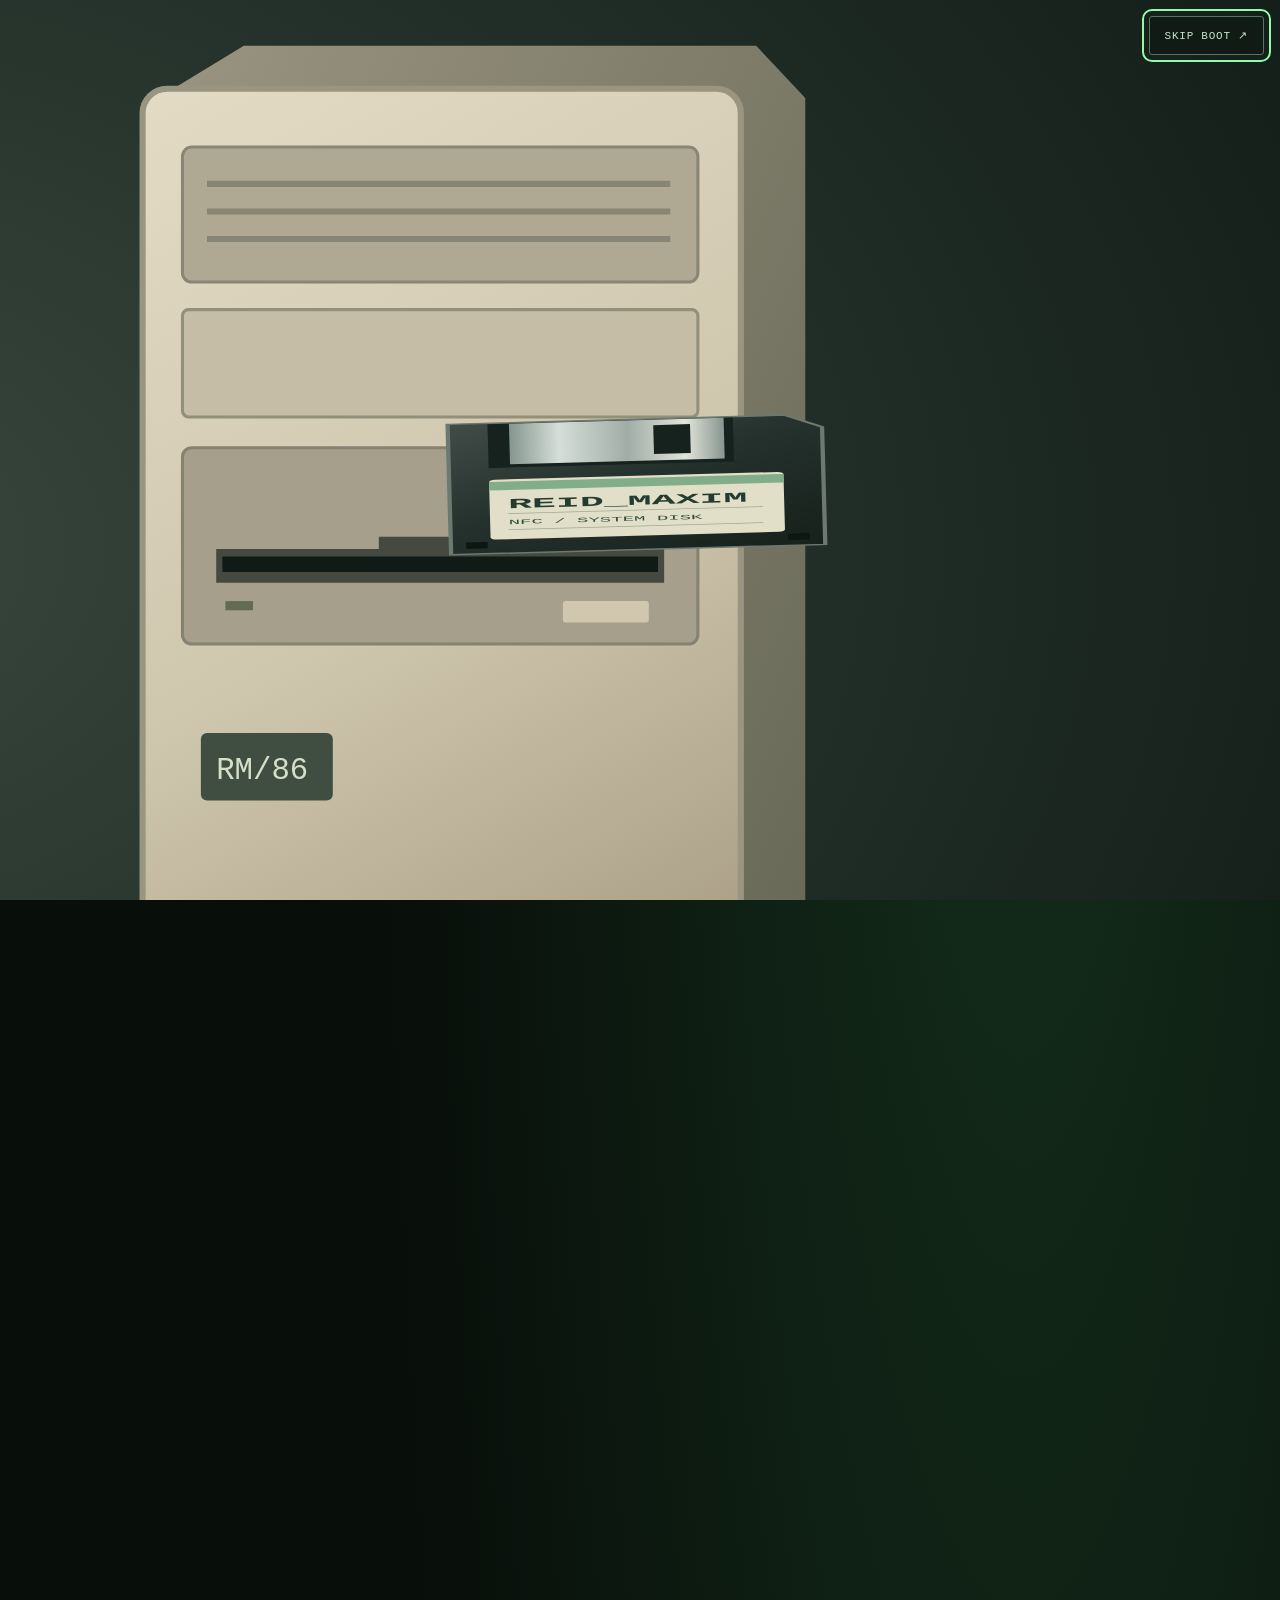
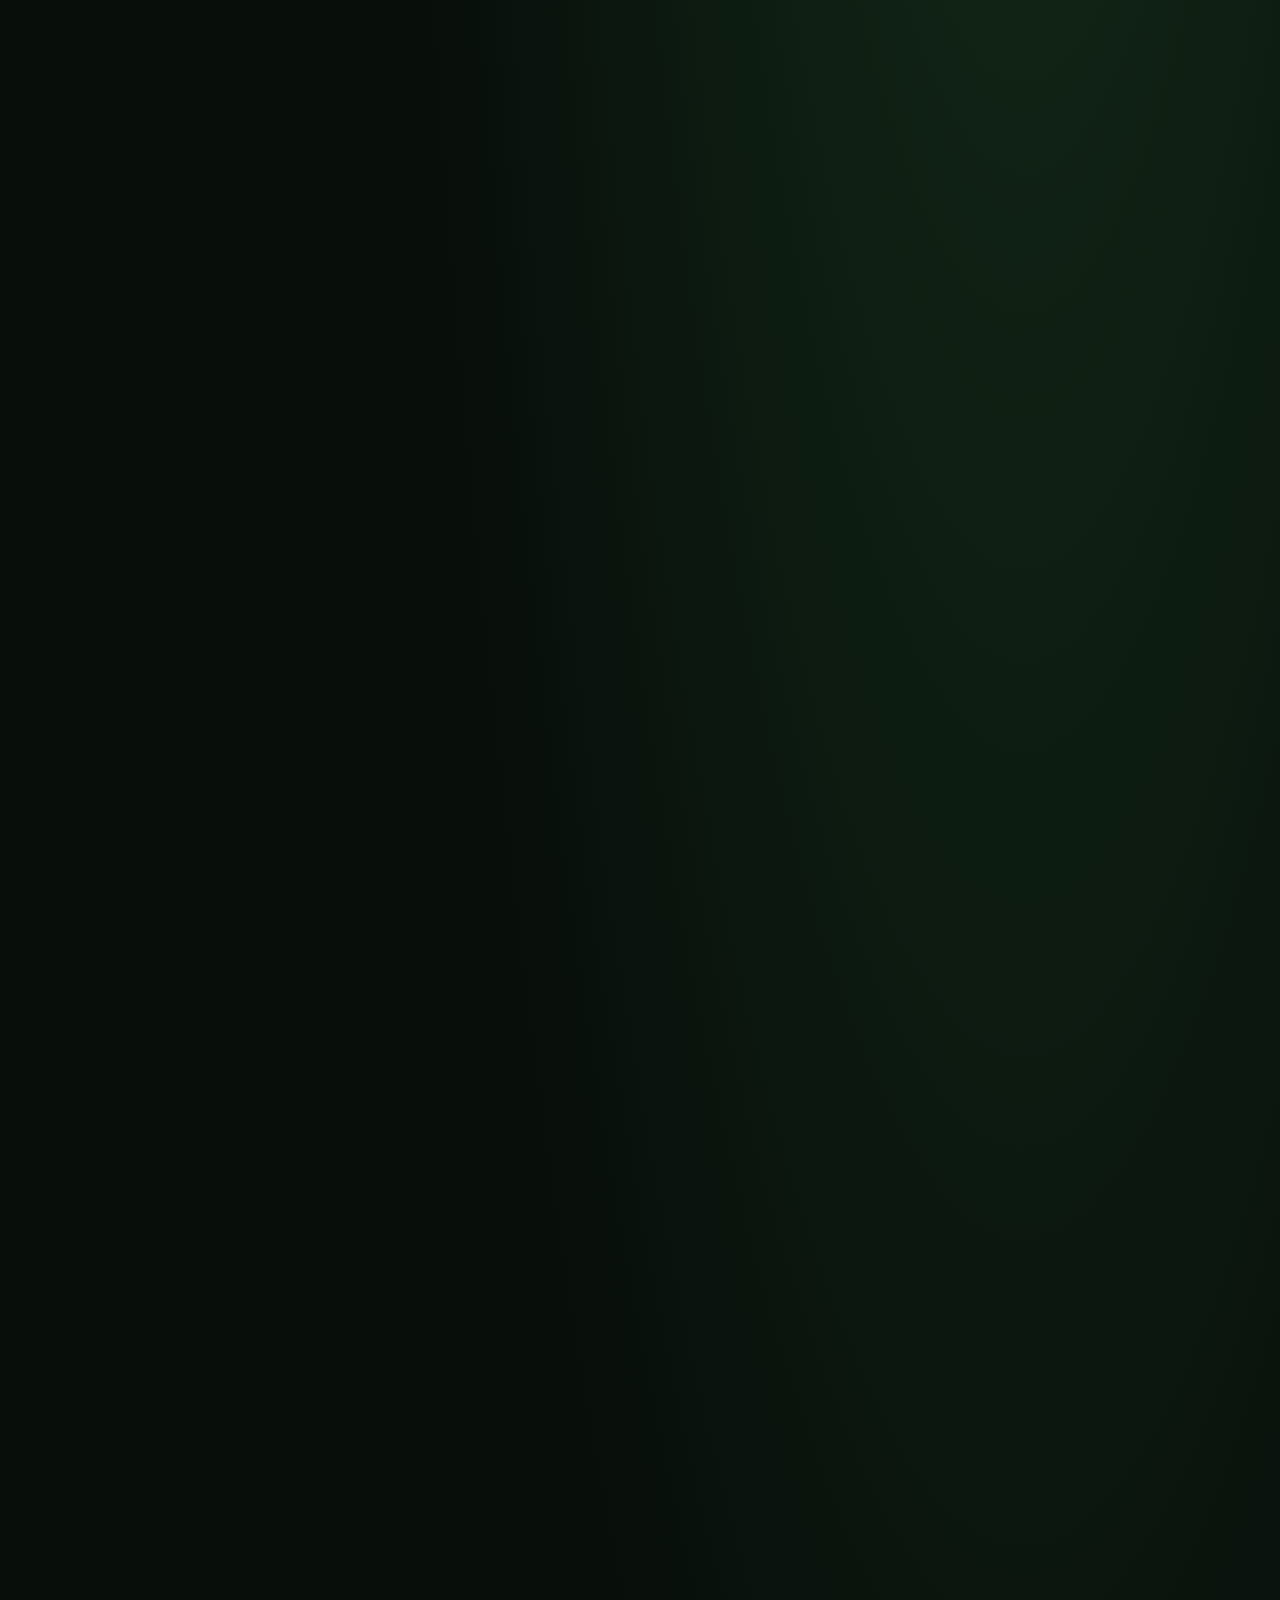
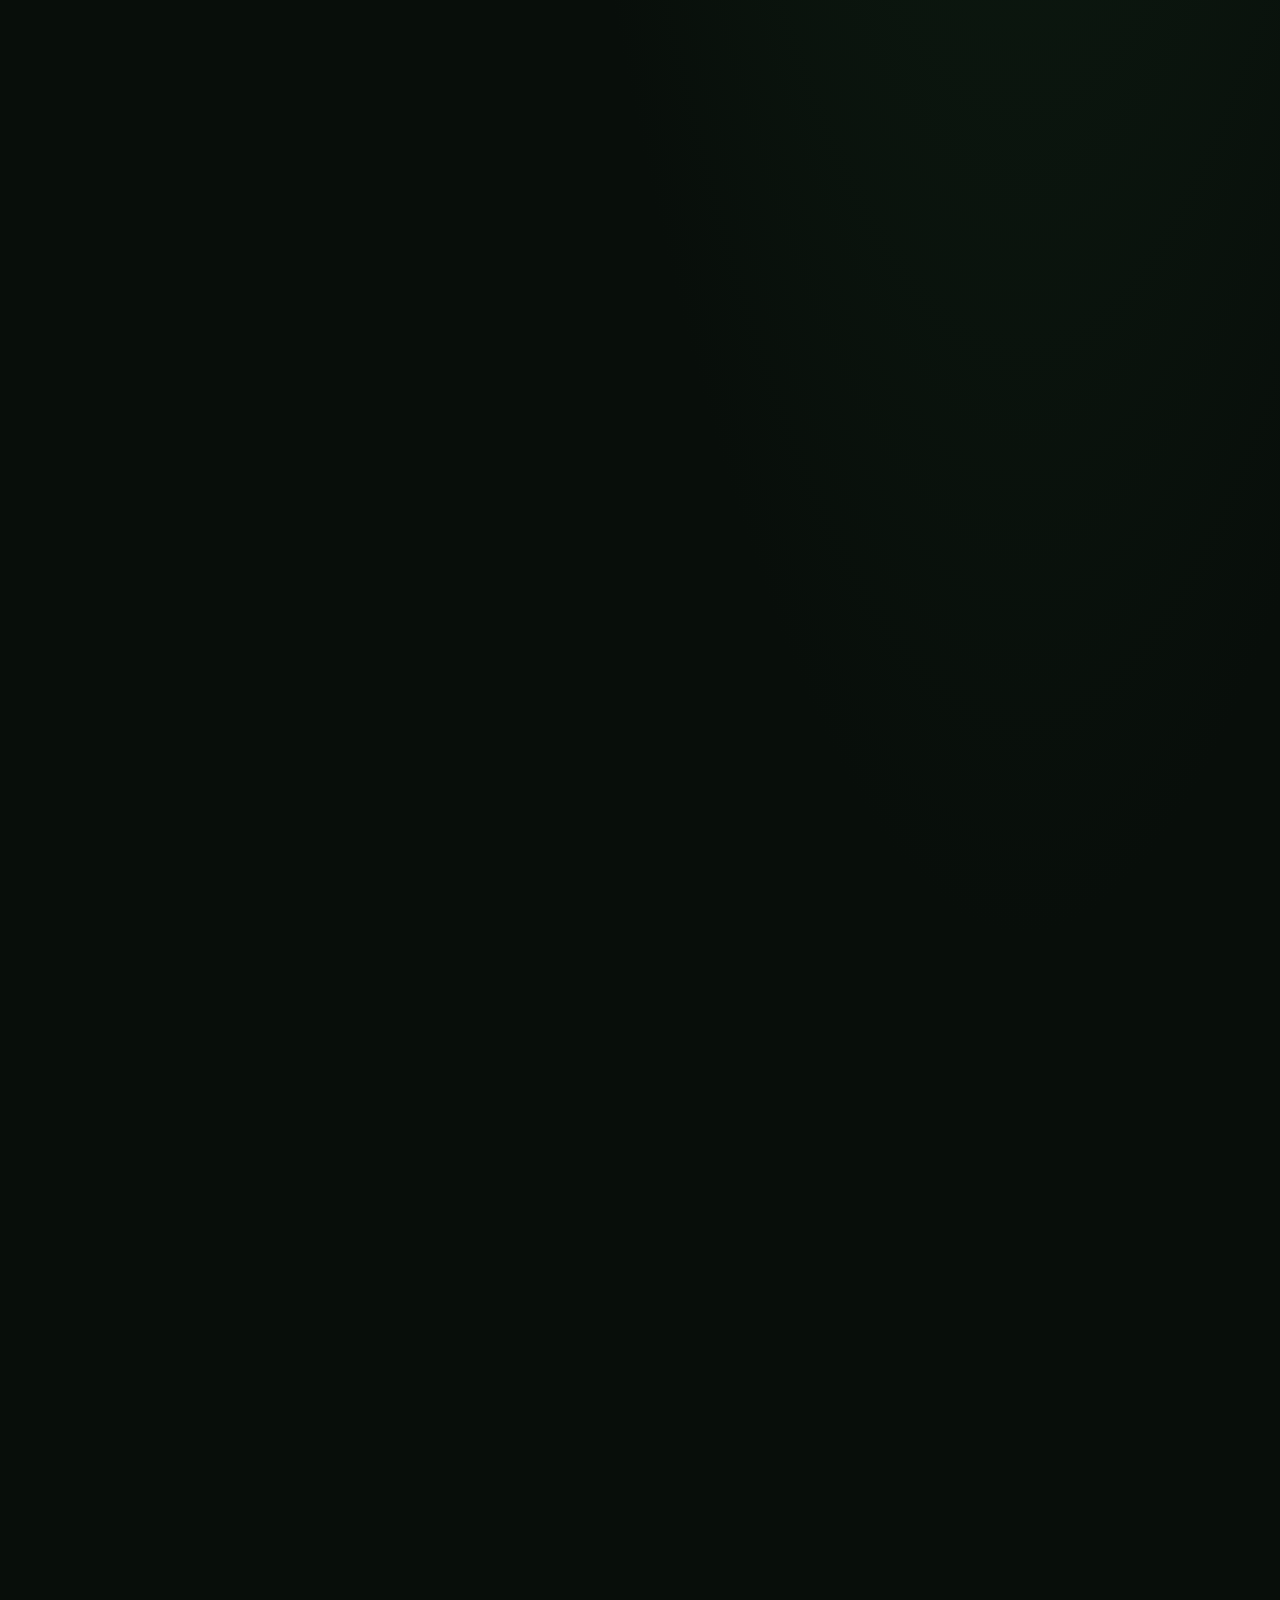
==== commit b28efbb3: "Move Open Connection above projects" ====
--- a/index.html
+++ b/index.html
@@ -9,6 +9,8 @@
 │  A:\ REID_OS       │
 │  ACCESS GRANTED    │
 └────────────────────┘</pre><div class="stat"><span>LOCATION</span> MAINE, USA</div><div class="stat"><span>STATUS</span> STUDENT / BUILDER</div><div class="stat"><span>FOCUS</span> BUILD / EXPLORE / LEARN</div><p>> TAPPED THE FLOPPY? YOU’RE IN THE RIGHT PLACE.</p></aside></div>
+</section>
+<section id="contact" class="wrap section"><div class="contact"><p class="prompt">04 // OPEN CONNECTION</p><h2>HAVE A PROBLEM<br><em>WORTH SOLVING?</em></h2><p>Let’s talk about cybersecurity, software, or an idea worth prototyping. I’m interested in internships, hands-on technical work, and creative collaborations.</p><div class="buttons"><a class="primary" href="mailto:reid.maxim@mainecc.edu?subject=Hello%20from%20REID_OS">EMAIL ME ↗</a><a class="secondary" href="https://github.com/ReidMaxim" target="_blank" rel="noopener">GITHUB ↗</a></div><p class="prompt">reid.maxim@mainecc.edu</p></div>
 </section>
 <section id="projects" class="wrap section"><p class="prompt">01 // /projects</p><h2>BUILT TO EXPLORE.</h2><p class="section-lead">Six projects across software, data, AI, and physical fabrication. Open the source, try a working demo, or follow the development evidence.</p><div class="cards">
 <article><div class="project-visual"><img src="assets/voxel.svg" alt="" width="420" height="260" loading="lazy"><span>01 / CONCEPT ILLUSTRATION</span></div><div class="card-body"><small>GEOGRAPHIC DATA / 3D</small><h3>BLOCKWALK</h3><h4>Real places. Walkable worlds.</h4><p>Transforms mapped buildings, elevation, aerial imagery, and available LiDAR into explorable voxel neighborhoods. Portable world files keep generated places on your device.</p><div class="tags">TypeScript · Three.js · Geographic data</div><p class="project-note">A stylized reconstruction: facade details are inferred and geographic coverage varies.</p><div class="card-links"><a href="https://github.com/ReidMaxim/blockwalk" target="_blank" rel="noopener noreferrer">Source code ↗</a></div></div>
@@ -40,8 +42,7 @@
 <article class="writing-entry" data-category="reports"><span class="writing-id">PRESENTATION / TECHNICAL WRITING</span><h3>Campus Pond: The Recommendation in Brief</h3><span class="document-meta">April 2026 · 12 pages</span><p>A slide-based companion to the recommendation report, covering the research process, three options, tradeoffs, and proposed implementation stages.</p><details><summary>Reading context</summary><p>A presentation of the same coursework, not a separate study.</p></details><div class="card-links"><a href="https://github.com/ReidMaxim/Techwritingfinal/blob/main/Presentation.pdf" target="_blank" rel="noopener noreferrer">Read original ↗</a><a href="https://raw.githubusercontent.com/ReidMaxim/Techwritingfinal/main/Presentation.pdf">Open PDF ↗</a></div>
 </article></div><details class="archive-more"><summary>Open the coursework shelves</summary><p>Supporting material is separated from selected writing samples.</p><ul><li><a href="https://github.com/ReidMaxim/IntroToLinux">Linux labs and notes ↗</a> — distribution comparisons, shell exercises, and study notes; includes assignment material.</li><li><a href="https://github.com/ReidMaxim/statistics-notes-and-work">Statistics study aids ↗</a> — probability sheets and method-selection guides, not a research paper.</li><li><a href="https://github.com/ReidMaxim/stats_class">Statistics class resources ↗</a> — calculator workbook and symbol reference.</li><li><a href="https://github.com/ReidMaxim/AI_class_project2/blob/main/AIassistedPentest.pdf">AI-assisted CTF conversation log ↗</a> — a learning transcript with generated guidance, not a formal security assessment.</li><li><a href="https://github.com/ReidMaxim/Techwritingfinal/blob/main/Proposal%20paper.pdf">Campus pond: shorter proposal ↗</a> — companion version of the recommendation.</li></ul></details>
 </section>
-<section id="contact" class="wrap section"><div class="contact"><p class="prompt">04 // OPEN CONNECTION</p><h2>HAVE A PROBLEM<br><em>WORTH SOLVING?</em></h2><p>Let’s talk about cybersecurity, software, or an idea worth prototyping. I’m interested in internships, hands-on technical work, and creative collaborations.</p><div class="buttons"><a class="primary" href="mailto:reid.maxim@mainecc.edu?subject=Hello%20from%20REID_OS">EMAIL ME ↗</a><a class="secondary" href="https://github.com/ReidMaxim" target="_blank" rel="noopener">GITHUB ↗</a></div><p class="prompt">reid.maxim@mainecc.edu</p></div>
-</section></main>
+</main>
 <footer class="wrap">© 2026 REID MAXIM // BUILT WITH CURIOSITY <span>END OF FILE_</span></footer>
 <script src="script.js"></script>
 <script src="archive.js"></script></body></html>
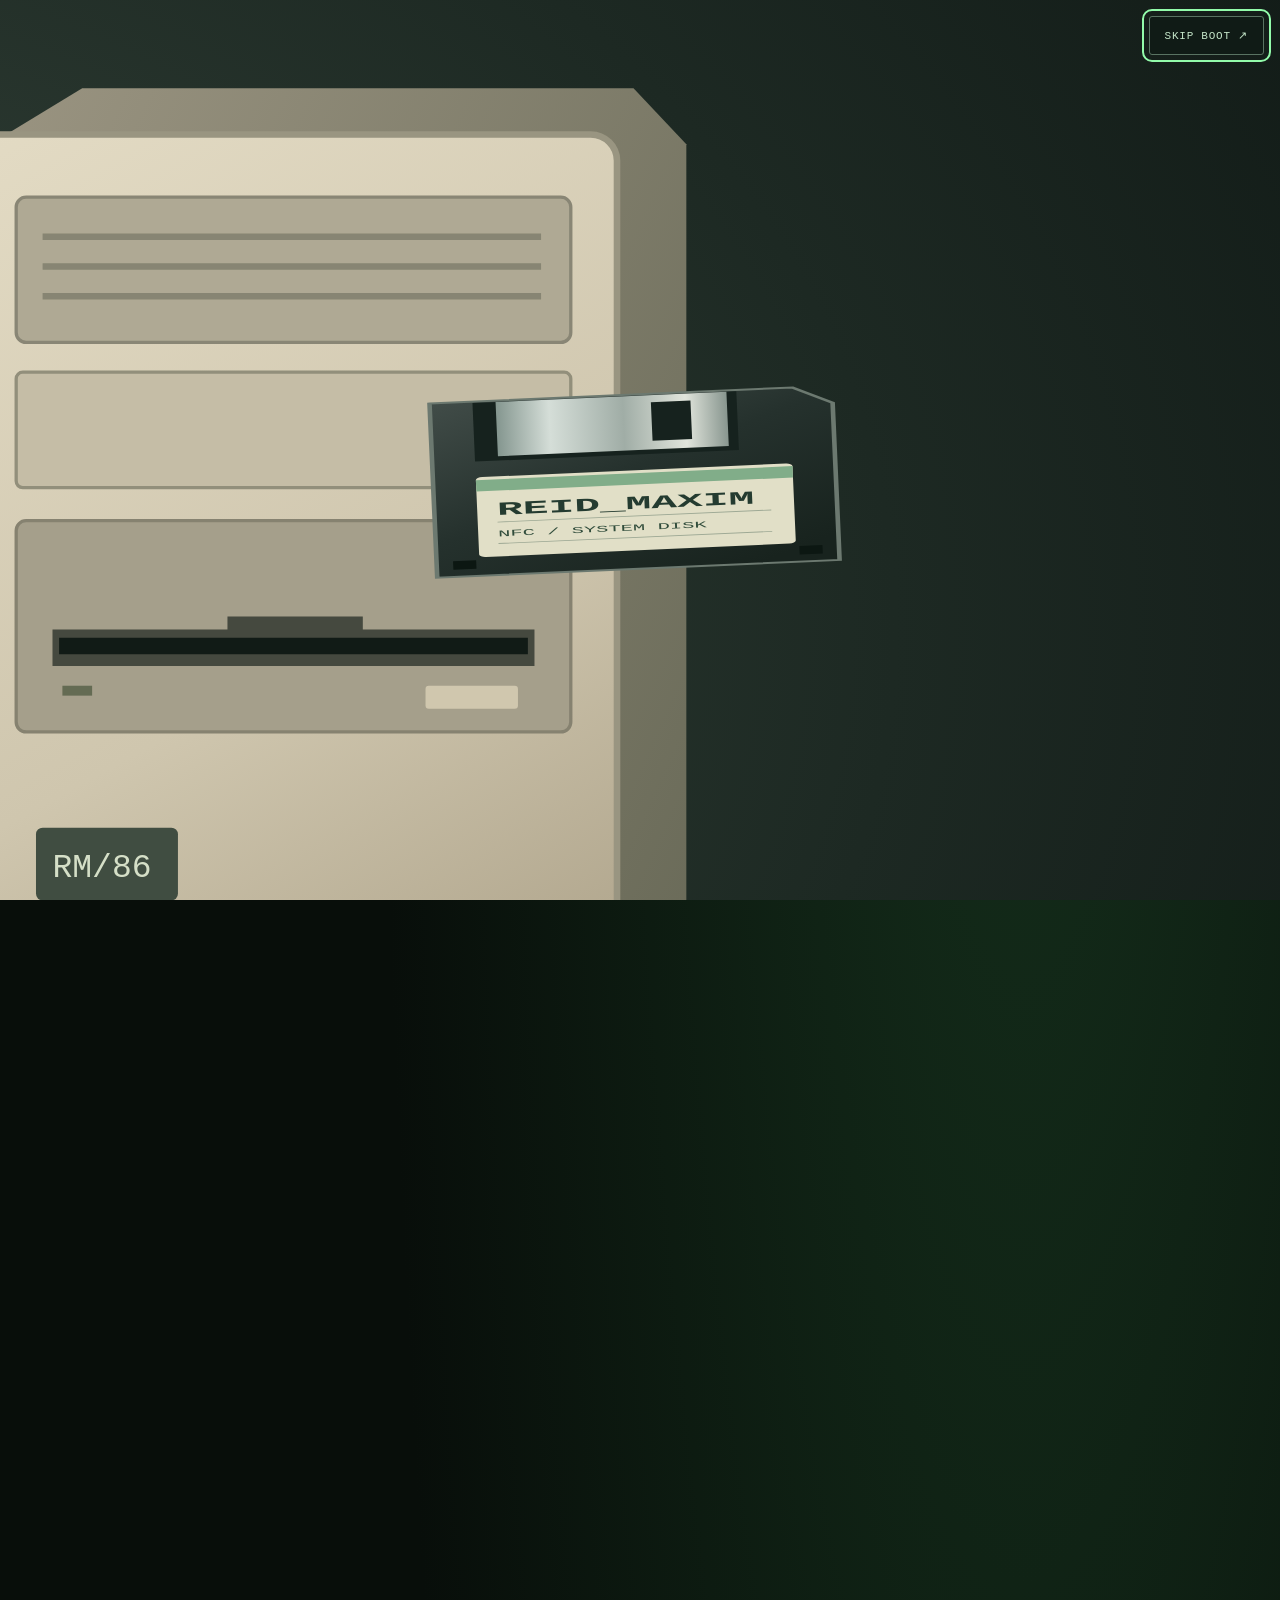
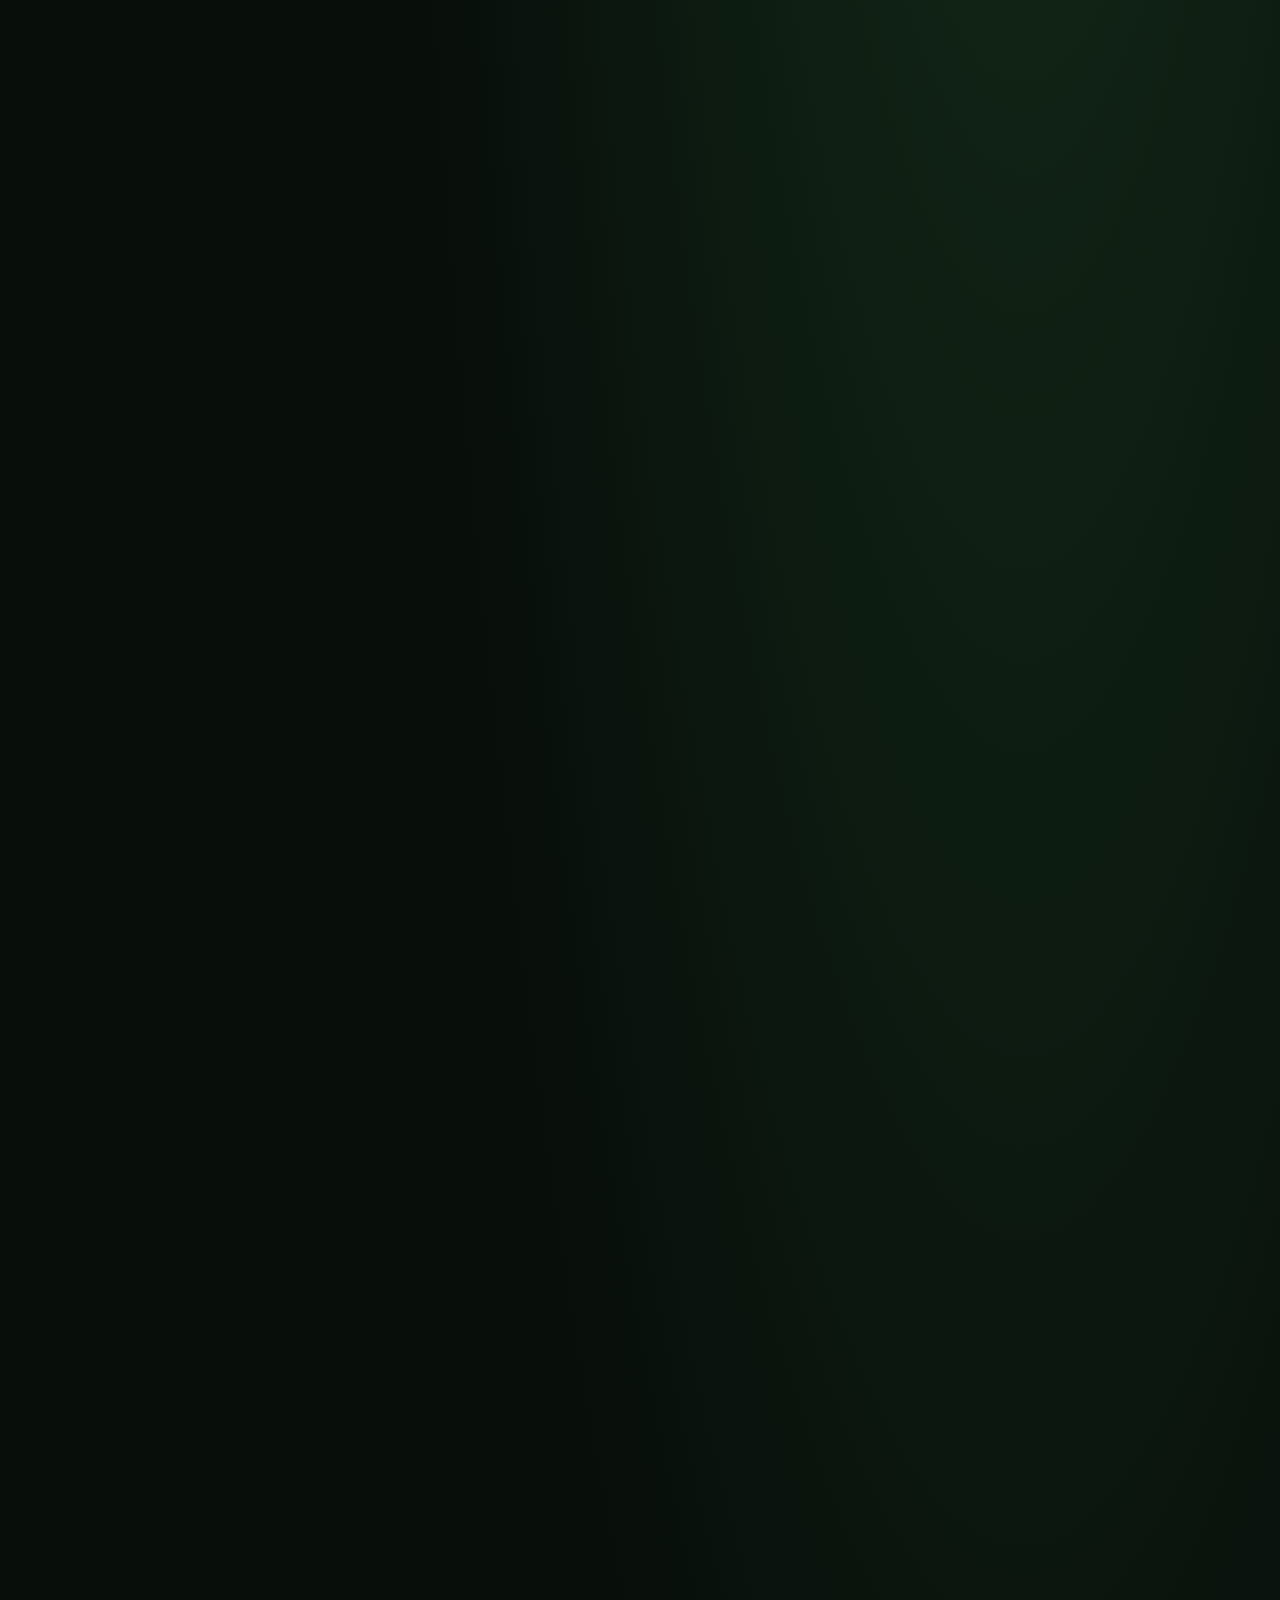
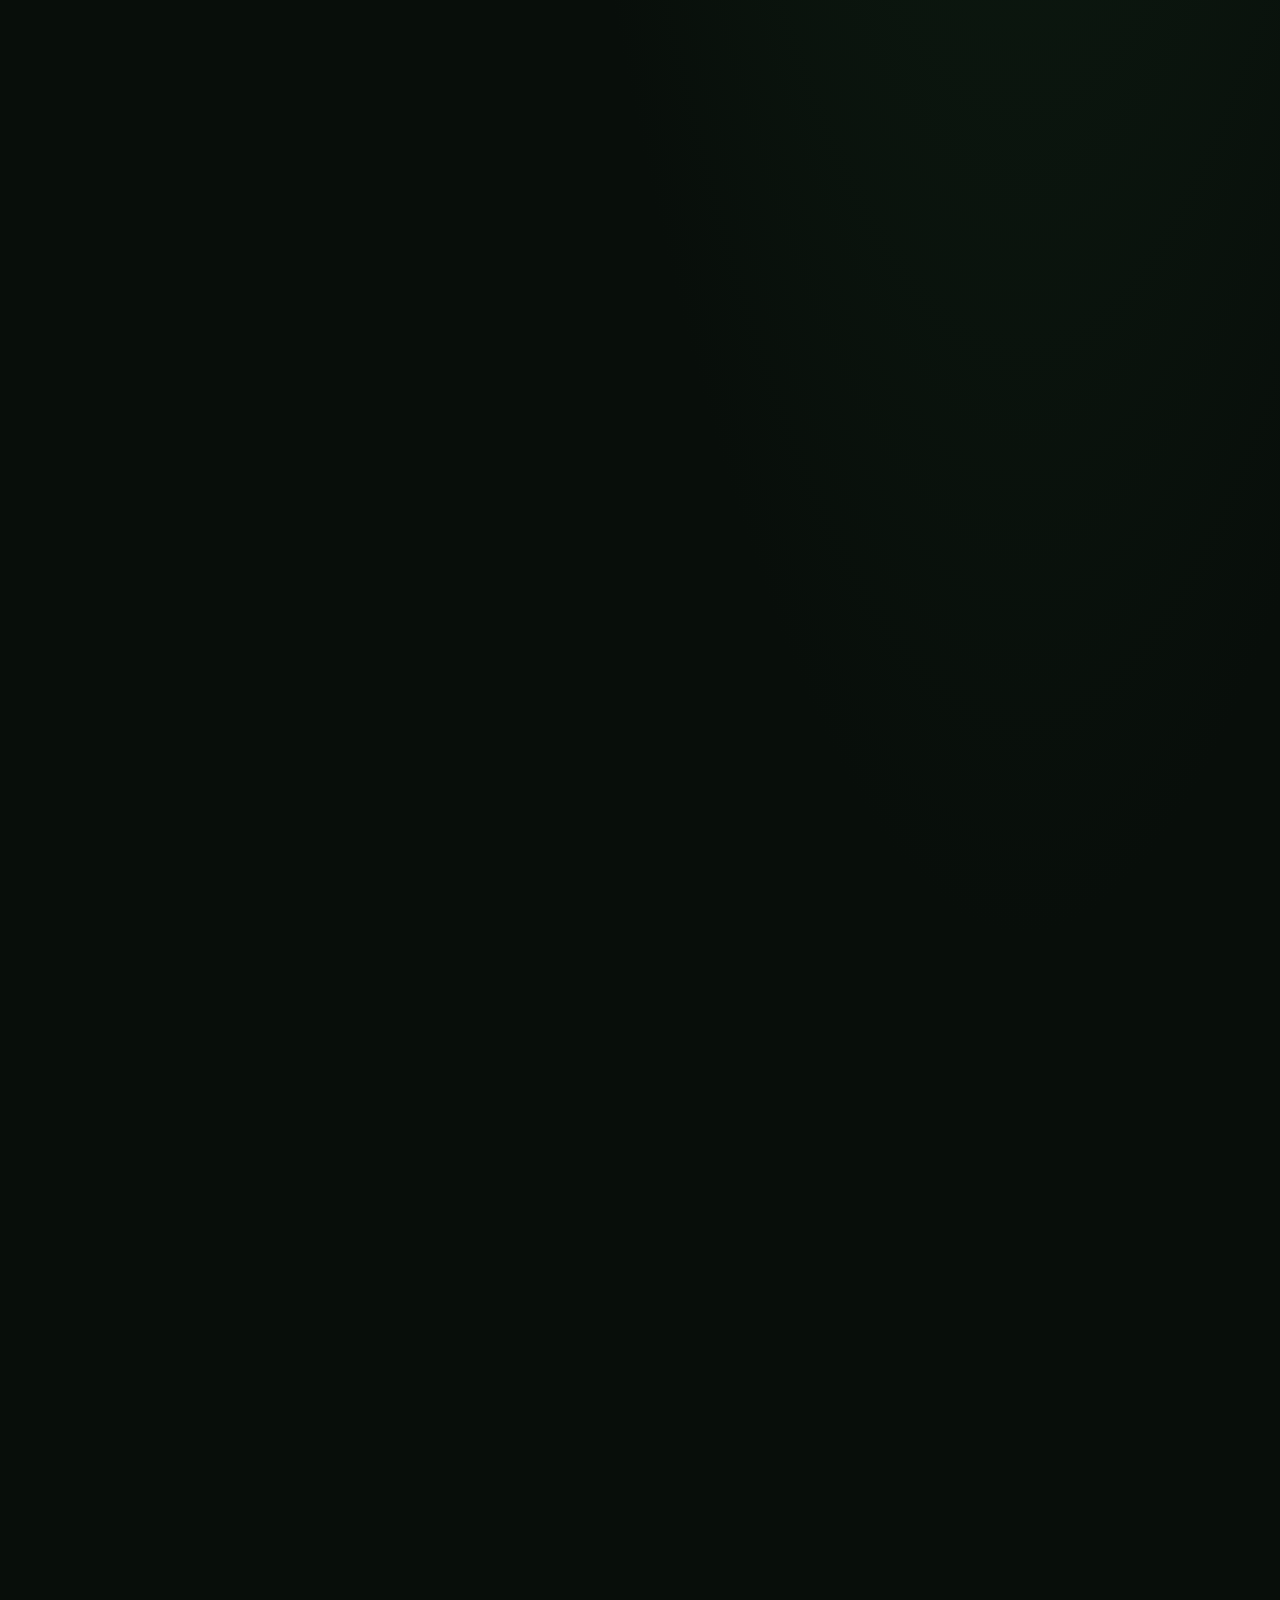
==== commit 25041e1c: "Renumber sections to match page order" ====
--- a/index.html
+++ b/index.html
@@ -10,9 +10,9 @@
 │  ACCESS GRANTED    │
 └────────────────────┘</pre><div class="stat"><span>LOCATION</span> MAINE, USA</div><div class="stat"><span>STATUS</span> STUDENT / BUILDER</div><div class="stat"><span>FOCUS</span> BUILD / EXPLORE / LEARN</div><p>> TAPPED THE FLOPPY? YOU’RE IN THE RIGHT PLACE.</p></aside></div>
 </section>
-<section id="contact" class="wrap section"><div class="contact"><p class="prompt">04 // OPEN CONNECTION</p><h2>HAVE A PROBLEM<br><em>WORTH SOLVING?</em></h2><p>Let’s talk about cybersecurity, software, or an idea worth prototyping. I’m interested in internships, hands-on technical work, and creative collaborations.</p><div class="buttons"><a class="primary" href="mailto:reid.maxim@mainecc.edu?subject=Hello%20from%20REID_OS">EMAIL ME ↗</a><a class="secondary" href="https://github.com/ReidMaxim" target="_blank" rel="noopener">GITHUB ↗</a></div><p class="prompt">reid.maxim@mainecc.edu</p></div>
+<section id="contact" class="wrap section"><div class="contact"><p class="prompt">01 // OPEN CONNECTION</p><h2>HAVE A PROBLEM<br><em>WORTH SOLVING?</em></h2><p>Let’s talk about cybersecurity, software, or an idea worth prototyping. I’m interested in internships, hands-on technical work, and creative collaborations.</p><div class="buttons"><a class="primary" href="mailto:reid.maxim@mainecc.edu?subject=Hello%20from%20REID_OS">EMAIL ME ↗</a><a class="secondary" href="https://github.com/ReidMaxim" target="_blank" rel="noopener">GITHUB ↗</a></div><p class="prompt">reid.maxim@mainecc.edu</p></div>
 </section>
-<section id="projects" class="wrap section"><p class="prompt">01 // /projects</p><h2>BUILT TO EXPLORE.</h2><p class="section-lead">Six projects across software, data, AI, and physical fabrication. Open the source, try a working demo, or follow the development evidence.</p><div class="cards">
+<section id="projects" class="wrap section"><p class="prompt">02 // /projects</p><h2>BUILT TO EXPLORE.</h2><p class="section-lead">Six projects across software, data, AI, and physical fabrication. Open the source, try a working demo, or follow the development evidence.</p><div class="cards">
 <article><div class="project-visual"><img src="assets/voxel.svg" alt="" width="420" height="260" loading="lazy"><span>01 / CONCEPT ILLUSTRATION</span></div><div class="card-body"><small>GEOGRAPHIC DATA / 3D</small><h3>BLOCKWALK</h3><h4>Real places. Walkable worlds.</h4><p>Transforms mapped buildings, elevation, aerial imagery, and available LiDAR into explorable voxel neighborhoods. Portable world files keep generated places on your device.</p><div class="tags">TypeScript · Three.js · Geographic data</div><p class="project-note">A stylized reconstruction: facade details are inferred and geographic coverage varies.</p><div class="card-links"><a href="https://github.com/ReidMaxim/blockwalk" target="_blank" rel="noopener noreferrer">Source code ↗</a></div></div>
 </article>
 <article><div class="project-visual"><img src="assets/chessreview.jpg" alt="ChessReview’s live workspace with a chessboard, PGN import, and analysis tools" width="1440" height="1000" loading="lazy"><span>02 / LIVE DEMO CAPTURE</span></div><div class="card-body"><small>BROWSER COMPUTATION / EDUCATION</small><h3>CHESSREVIEW</h3><h4>A closer look at every move.</h4><p>Import a PGN, review local Stockfish evaluations, and replay legal engine variations. Evidence-based Coach Notes explain verified board events and acknowledge uncertainty.</p><div class="tags">TypeScript · WebAssembly · Stockfish</div><p class="project-note">Analysis is session-only. Saved reviews and a full puzzle trainer remain future work.</p><div class="card-links"><a href="https://reidmaxim.github.io/ChessReview/" target="_blank" rel="noopener noreferrer">Open demo ↗</a><a href="https://github.com/ReidMaxim/ChessReview" target="_blank" rel="noopener noreferrer">Source code ↗</a></div></div>
@@ -26,9 +26,9 @@
 <article><div class="project-visual"><img src="assets/disk.svg" alt="" width="420" height="260" loading="lazy"><span>06 / CONCEPT ILLUSTRATION</span></div><div class="card-body"><small>PHYSICAL COMPUTING / WEB</small><h3>NFC FLOPPY / REID_OS</h3><h4>A physical invitation to explore.</h4><p>A 3D-printed floppy-disk business card carries an NFC tag that opens this portfolio. The animated disk connects the object in your hand to the software and research behind it.</p><div class="tags">3D printing · NFC · HTML / CSS / JavaScript</div><p class="project-note">Physical prototype and static portfolio, designed as one connected visitor experience.</p><div class="card-links"><a href="https://github.com/ReidMaxim/Reid_Maxim" target="_blank" rel="noopener noreferrer">Source code ↗</a></div></div>
 </article></div>
 </section>
-<section id="skills" class="wrap section"><p class="prompt">02 // /skills</p><h2>TOOLS &amp; AREAS OF STUDY</h2><div class="skills"><div><h3>01 / CYBERSECURITY</h3><p>Network security, digital forensics, Linux, vulnerability scanning, security labs.</p></div><div><h3>02 / AI & AUTOMATION</h3><p>Local models, AI agents, audio workflows, automation experiments.</p></div><div><h3>03 / DEVELOPMENT</h3><p>Python, JavaScript, TypeScript, web apps, Git and GitHub.</p></div><div><h3>04 / 3D & FABRICATION</h3><p>Blender, 3D modeling, printing, physical prototyping and iterative design.</p></div><div><h3>05 / SYSTEMS</h3><p>Linux, Windows Server, virtual machines, networking and homelabs.</p></div><div><h3>06 / PROJECT DESIGN</h3><p>Research, concept development, troubleshooting and technical documentation.</p></div></div>
+<section id="skills" class="wrap section"><p class="prompt">03 // /skills</p><h2>TOOLS &amp; AREAS OF STUDY</h2><div class="skills"><div><h3>01 / CYBERSECURITY</h3><p>Network security, digital forensics, Linux, vulnerability scanning, security labs.</p></div><div><h3>02 / AI & AUTOMATION</h3><p>Local models, AI agents, audio workflows, automation experiments.</p></div><div><h3>03 / DEVELOPMENT</h3><p>Python, JavaScript, TypeScript, web apps, Git and GitHub.</p></div><div><h3>04 / 3D & FABRICATION</h3><p>Blender, 3D modeling, printing, physical prototyping and iterative design.</p></div><div><h3>05 / SYSTEMS</h3><p>Linux, Windows Server, virtual machines, networking and homelabs.</p></div><div><h3>06 / PROJECT DESIGN</h3><p>Research, concept development, troubleshooting and technical documentation.</p></div></div>
 </section>
-<section id="research" class="wrap section"><p class="prompt">03 // /research</p><h2>RESEARCH &amp; WRITING</h2><p class="archive-intro">How I investigate, document, and explain technical ideas. These are student essays, project records, and presentations—not peer-reviewed publications. Each entry identifies its scope and limitations.</p><div class="archive-filters" aria-label="Filter writing" hidden><button type="button" data-filter="all" aria-pressed="true">All work</button><button type="button" data-filter="security" aria-pressed="false">Security &amp; ethics</button><button type="button" data-filter="ai" aria-pressed="false">AI experiments</button><button type="button" data-filter="reports" aria-pressed="false">Reports &amp; presentations</button></div><p id="archive-count" class="archive-count" role="status" aria-live="polite">6 selected documents</p><div class="writing-grid">
+<section id="research" class="wrap section"><p class="prompt">04 // /research</p><h2>RESEARCH &amp; WRITING</h2><p class="archive-intro">How I investigate, document, and explain technical ideas. These are student essays, project records, and presentations—not peer-reviewed publications. Each entry identifies its scope and limitations.</p><div class="archive-filters" aria-label="Filter writing" hidden><button type="button" data-filter="all" aria-pressed="true">All work</button><button type="button" data-filter="security" aria-pressed="false">Security &amp; ethics</button><button type="button" data-filter="ai" aria-pressed="false">AI experiments</button><button type="button" data-filter="reports" aria-pressed="false">Reports &amp; presentations</button></div><p id="archive-count" class="archive-count" role="status" aria-live="polite">6 selected documents</p><div class="writing-grid">
 <article class="writing-entry" data-category="security"><span class="writing-id">ESSAY / DIGITAL FORENSICS</span><h3>Can We Still Trust What We See?</h3><span class="document-meta">Coursework · 3 pages</span><p>A reflection on AI-generated images as potential evidence: inpainting, metadata, provenance, detector limitations, and the importance of corroboration.</p><details><summary>Reading context</summary><p>Concise argument connecting hands-on image generation to digital-forensics questions.</p></details><div class="card-links"><a href="documents/ai-image-evidence-essay.pdf" target="_blank" rel="noopener noreferrer">Read PDF ↗</a><a href="documents/ai-image-evidence-essay.pdf" download>Download PDF ↓</a></div>
 </article>
 <article class="writing-entry" data-category="ai"><span class="writing-id">EVIDENCE LOG / INTRO TO AI</span><h3>AI Call Center: 40 Missions</h3><span class="document-meta">November 2026 · 10 pages</span><p>A development record of a three-character speech-to-speech prototype, including provider latency, failed formatting tests, versioned configurations, and A/B listening decisions.</p><details><summary>Reading context</summary><p>Reported measurements are bounded test results, not guaranteed performance.</p></details><div class="card-links"><a href="documents/call-center-evidence-log.pdf" target="_blank" rel="noopener noreferrer">Read PDF ↗</a><a href="documents/call-center-evidence-log.pdf" download>Download PDF ↓</a></div>
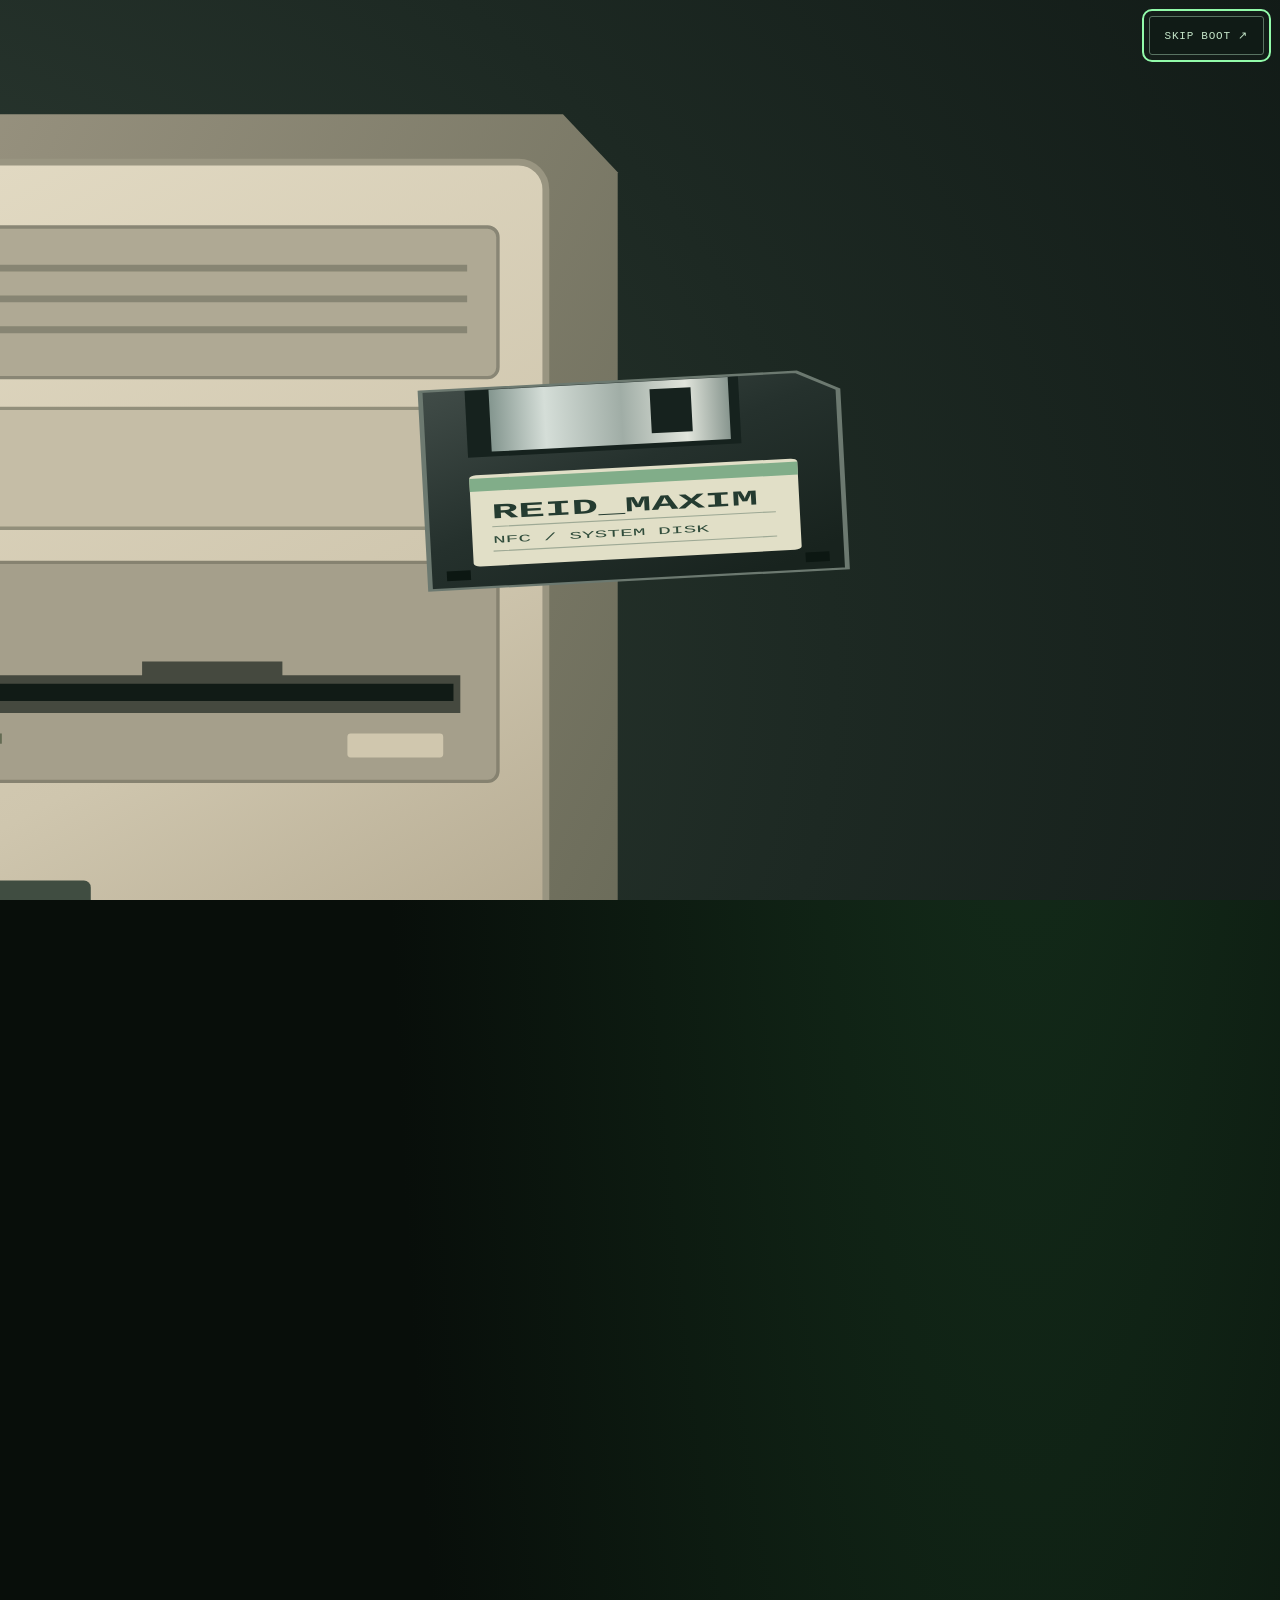
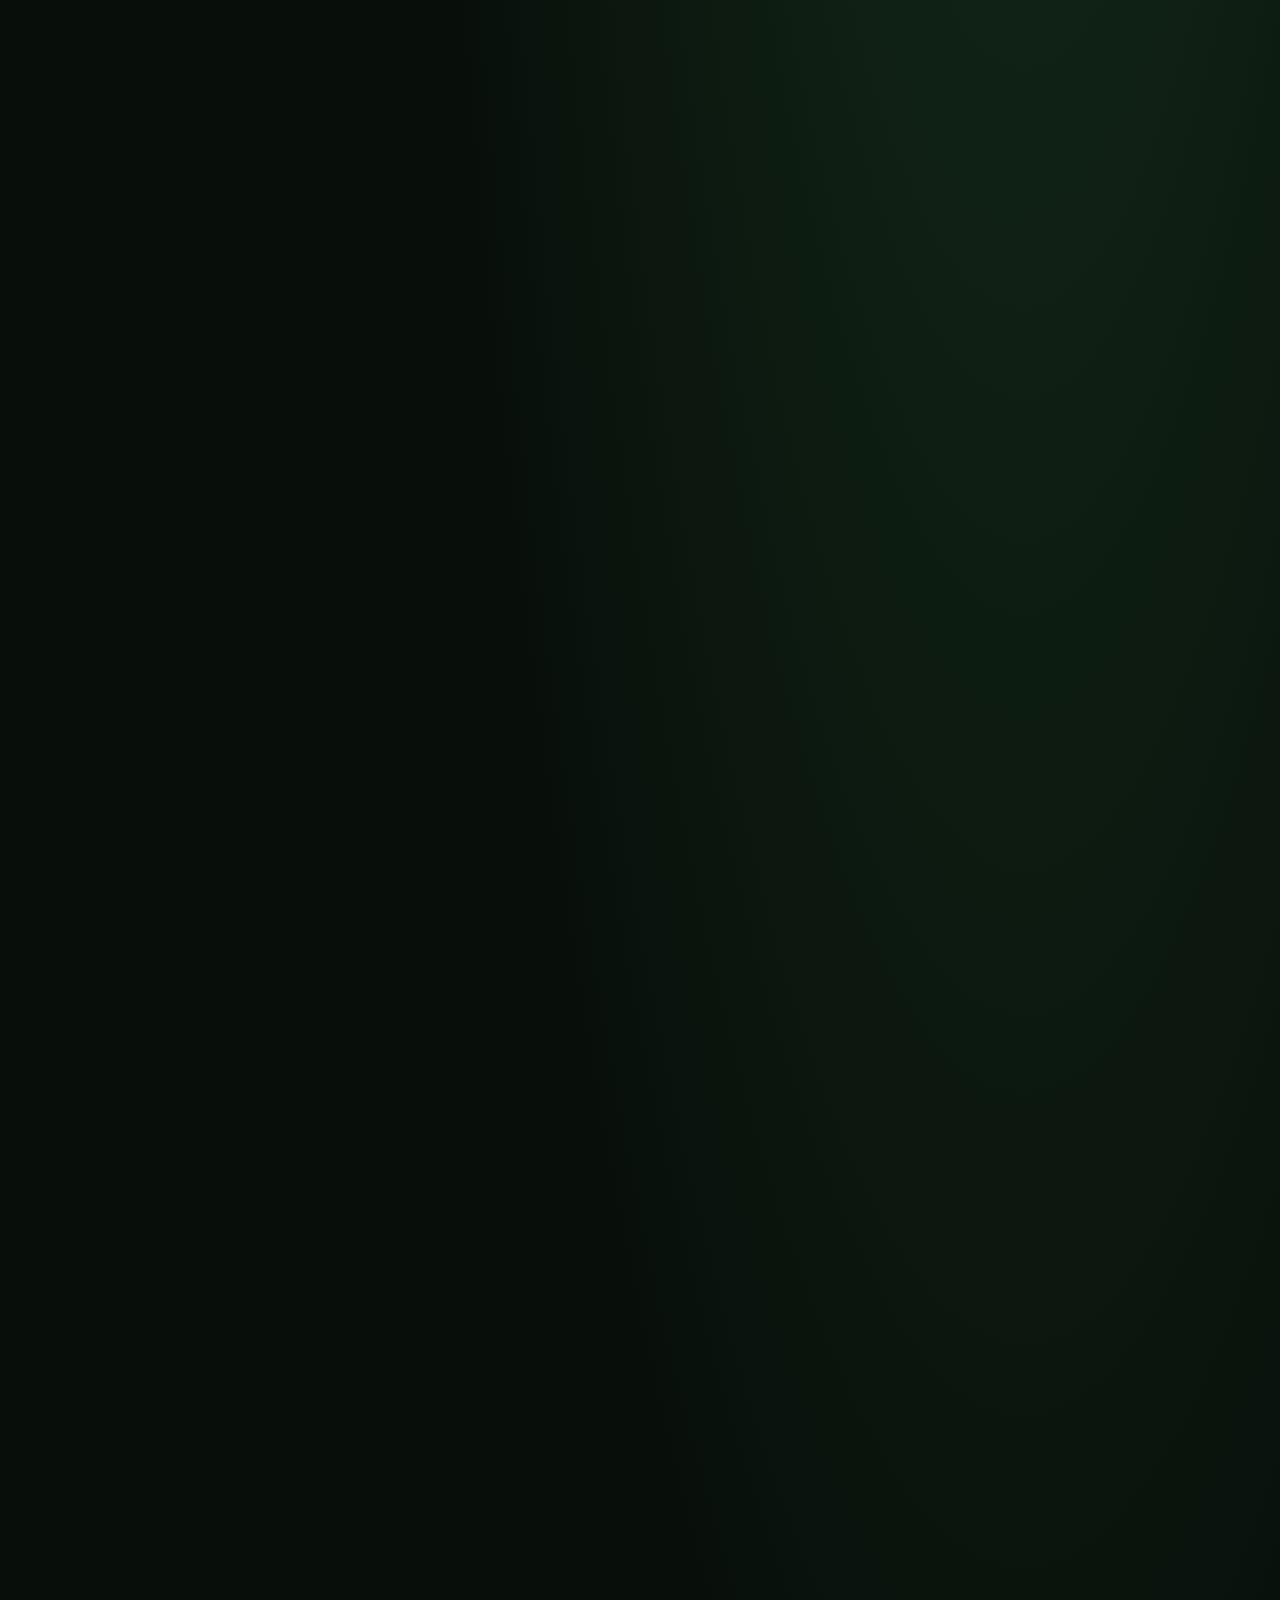
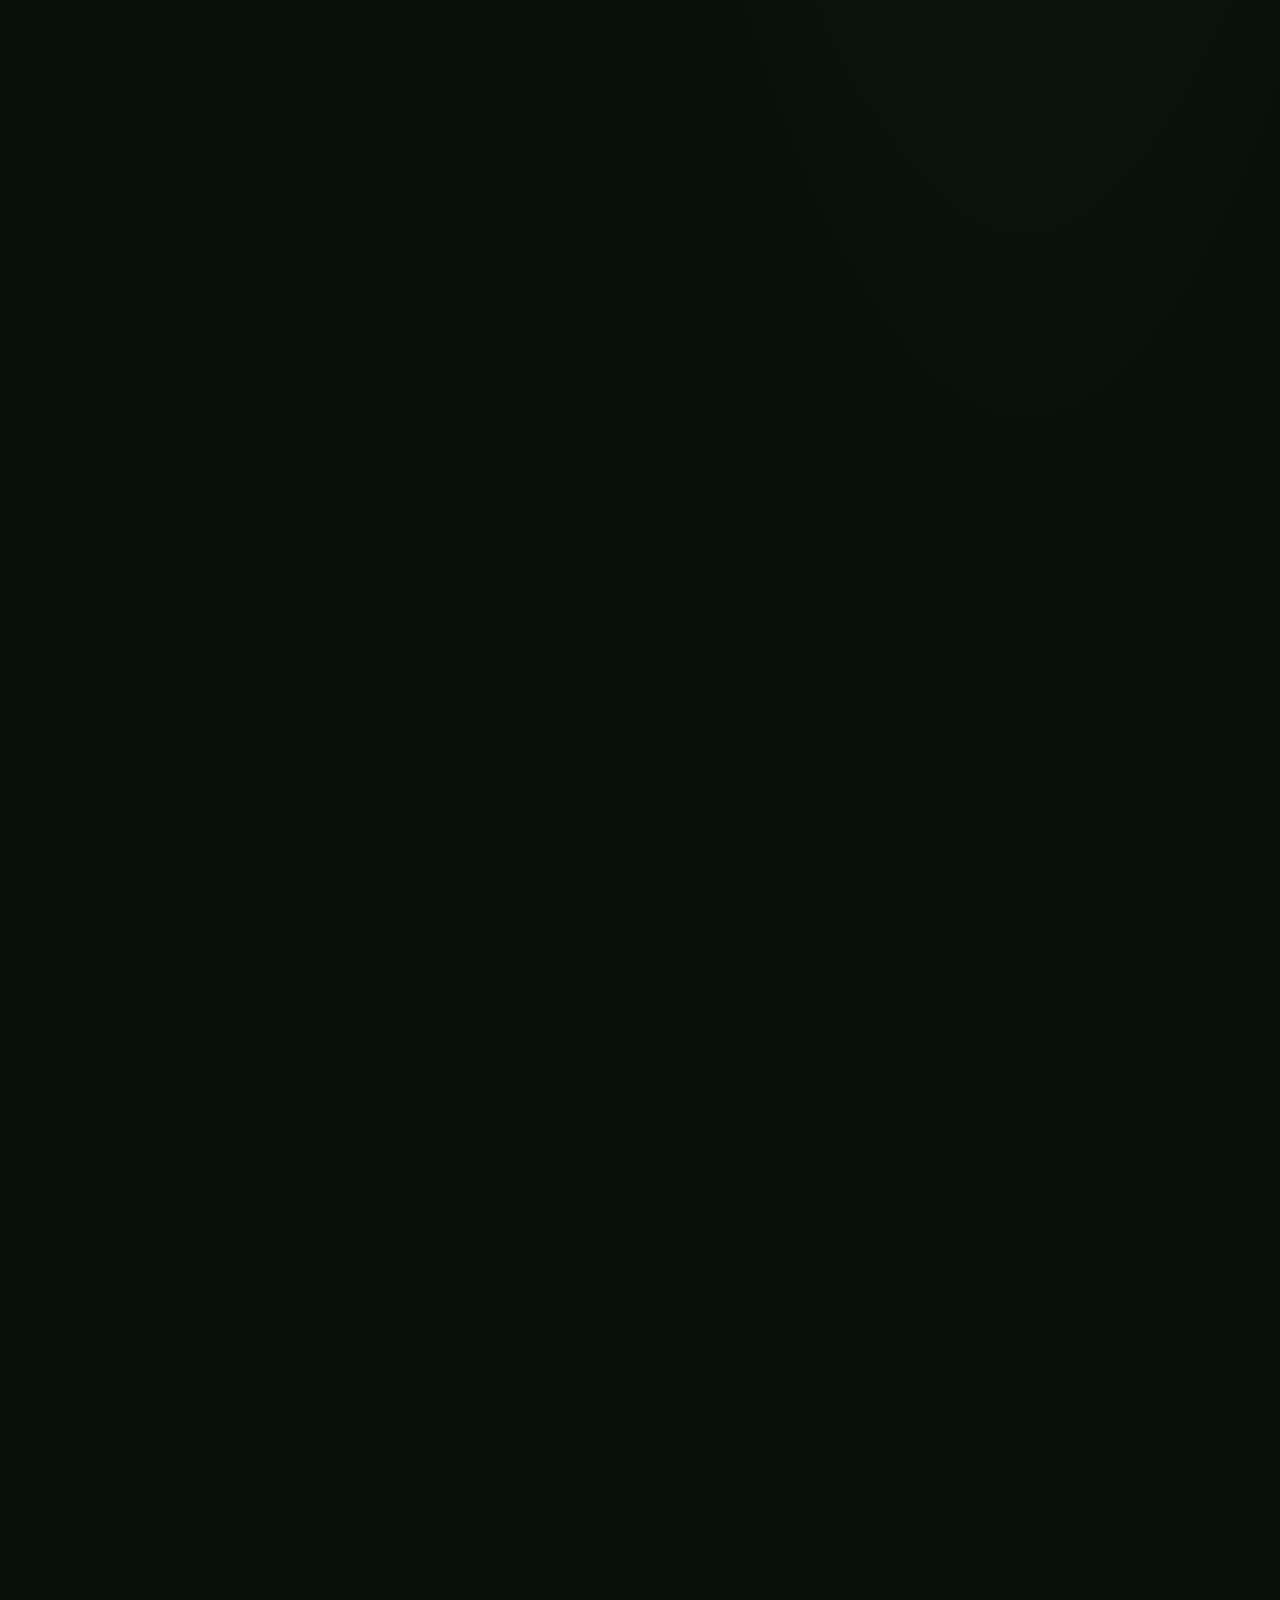
==== commit 722a56ef: "Remove pond coursework and link verified Blockwalk demo" ====
--- a/index.html
+++ b/index.html
@@ -13,7 +13,7 @@
 <section id="contact" class="wrap section"><div class="contact"><p class="prompt">01 // OPEN CONNECTION</p><h2>HAVE A PROBLEM<br><em>WORTH SOLVING?</em></h2><p>Let’s talk about cybersecurity, software, or an idea worth prototyping. I’m interested in internships, hands-on technical work, and creative collaborations.</p><div class="buttons"><a class="primary" href="mailto:reid.maxim@mainecc.edu?subject=Hello%20from%20REID_OS">EMAIL ME ↗</a><a class="secondary" href="https://github.com/ReidMaxim" target="_blank" rel="noopener">GITHUB ↗</a></div><p class="prompt">reid.maxim@mainecc.edu</p></div>
 </section>
 <section id="projects" class="wrap section"><p class="prompt">02 // /projects</p><h2>BUILT TO EXPLORE.</h2><p class="section-lead">Six projects across software, data, AI, and physical fabrication. Open the source, try a working demo, or follow the development evidence.</p><div class="cards">
-<article><div class="project-visual"><img src="assets/voxel.svg" alt="" width="420" height="260" loading="lazy"><span>01 / CONCEPT ILLUSTRATION</span></div><div class="card-body"><small>GEOGRAPHIC DATA / 3D</small><h3>BLOCKWALK</h3><h4>Real places. Walkable worlds.</h4><p>Transforms mapped buildings, elevation, aerial imagery, and available LiDAR into explorable voxel neighborhoods. Portable world files keep generated places on your device.</p><div class="tags">TypeScript · Three.js · Geographic data</div><p class="project-note">A stylized reconstruction: facade details are inferred and geographic coverage varies.</p><div class="card-links"><a href="https://github.com/ReidMaxim/blockwalk" target="_blank" rel="noopener noreferrer">Source code ↗</a></div></div>
+<article><div class="project-visual"><img src="assets/voxel.svg" alt="" width="420" height="260" loading="lazy"><span>01 / CONCEPT ILLUSTRATION</span></div><div class="card-body"><small>GEOGRAPHIC DATA / 3D</small><h3>BLOCKWALK</h3><h4>Real places. Walkable worlds.</h4><p>Transforms mapped buildings, elevation, aerial imagery, and available LiDAR into explorable voxel neighborhoods. Portable world files keep generated places on your device.</p><div class="tags">TypeScript · Three.js · Geographic data</div><p class="project-note">A stylized reconstruction: facade details are inferred and geographic coverage varies.</p><div class="card-links"><a href="https://reidmaxim.github.io/blockwalk/" target="_blank" rel="noopener noreferrer">Open demo ↗</a><a href="https://github.com/ReidMaxim/blockwalk" target="_blank" rel="noopener noreferrer">Source code ↗</a></div></div>
 </article>
 <article><div class="project-visual"><img src="assets/chessreview.jpg" alt="ChessReview’s live workspace with a chessboard, PGN import, and analysis tools" width="1440" height="1000" loading="lazy"><span>02 / LIVE DEMO CAPTURE</span></div><div class="card-body"><small>BROWSER COMPUTATION / EDUCATION</small><h3>CHESSREVIEW</h3><h4>A closer look at every move.</h4><p>Import a PGN, review local Stockfish evaluations, and replay legal engine variations. Evidence-based Coach Notes explain verified board events and acknowledge uncertainty.</p><div class="tags">TypeScript · WebAssembly · Stockfish</div><p class="project-note">Analysis is session-only. Saved reviews and a full puzzle trainer remain future work.</p><div class="card-links"><a href="https://reidmaxim.github.io/ChessReview/" target="_blank" rel="noopener noreferrer">Open demo ↗</a><a href="https://github.com/ReidMaxim/ChessReview" target="_blank" rel="noopener noreferrer">Source code ↗</a></div></div>
 </article>
@@ -28,19 +28,17 @@
 </section>
 <section id="skills" class="wrap section"><p class="prompt">03 // /skills</p><h2>TOOLS &amp; AREAS OF STUDY</h2><div class="skills"><div><h3>01 / CYBERSECURITY</h3><p>Network security, digital forensics, Linux, vulnerability scanning, security labs.</p></div><div><h3>02 / AI & AUTOMATION</h3><p>Local models, AI agents, audio workflows, automation experiments.</p></div><div><h3>03 / DEVELOPMENT</h3><p>Python, JavaScript, TypeScript, web apps, Git and GitHub.</p></div><div><h3>04 / 3D & FABRICATION</h3><p>Blender, 3D modeling, printing, physical prototyping and iterative design.</p></div><div><h3>05 / SYSTEMS</h3><p>Linux, Windows Server, virtual machines, networking and homelabs.</p></div><div><h3>06 / PROJECT DESIGN</h3><p>Research, concept development, troubleshooting and technical documentation.</p></div></div>
 </section>
-<section id="research" class="wrap section"><p class="prompt">04 // /research</p><h2>RESEARCH &amp; WRITING</h2><p class="archive-intro">How I investigate, document, and explain technical ideas. These are student essays, project records, and presentations—not peer-reviewed publications. Each entry identifies its scope and limitations.</p><div class="archive-filters" aria-label="Filter writing" hidden><button type="button" data-filter="all" aria-pressed="true">All work</button><button type="button" data-filter="security" aria-pressed="false">Security &amp; ethics</button><button type="button" data-filter="ai" aria-pressed="false">AI experiments</button><button type="button" data-filter="reports" aria-pressed="false">Reports &amp; presentations</button></div><p id="archive-count" class="archive-count" role="status" aria-live="polite">6 selected documents</p><div class="writing-grid">
+<section id="research" class="wrap section"><p class="prompt">04 // /research</p><h2>RESEARCH &amp; WRITING</h2><p class="archive-intro">How I investigate, document, and explain technical ideas. These are student essays, project records, and presentations—not peer-reviewed publications. Each entry identifies its scope and limitations.</p><div class="archive-filters" aria-label="Filter writing" hidden><button type="button" data-filter="all" aria-pressed="true">All work</button><button type="button" data-filter="security" aria-pressed="false">Security &amp; ethics</button><button type="button" data-filter="ai" aria-pressed="false">AI experiments</button></div><p id="archive-count" class="archive-count" role="status" aria-live="polite">4 selected documents</p><div class="writing-grid">
 <article class="writing-entry" data-category="security"><span class="writing-id">ESSAY / DIGITAL FORENSICS</span><h3>Can We Still Trust What We See?</h3><span class="document-meta">Coursework · 3 pages</span><p>A reflection on AI-generated images as potential evidence: inpainting, metadata, provenance, detector limitations, and the importance of corroboration.</p><details><summary>Reading context</summary><p>Concise argument connecting hands-on image generation to digital-forensics questions.</p></details><div class="card-links"><a href="documents/ai-image-evidence-essay.pdf" target="_blank" rel="noopener noreferrer">Read PDF ↗</a><a href="documents/ai-image-evidence-essay.pdf" download>Download PDF ↓</a></div>
 </article>
 <article class="writing-entry" data-category="ai"><span class="writing-id">EVIDENCE LOG / INTRO TO AI</span><h3>AI Call Center: 40 Missions</h3><span class="document-meta">November 2026 · 10 pages</span><p>A development record of a three-character speech-to-speech prototype, including provider latency, failed formatting tests, versioned configurations, and A/B listening decisions.</p><details><summary>Reading context</summary><p>Reported measurements are bounded test results, not guaranteed performance.</p></details><div class="card-links"><a href="documents/call-center-evidence-log.pdf" target="_blank" rel="noopener noreferrer">Read PDF ↗</a><a href="documents/call-center-evidence-log.pdf" download>Download PDF ↓</a></div>
 </article>
-<article class="writing-entry" data-category="reports"><span class="writing-id">RECOMMENDATION REPORT / TECHNICAL WRITING</span><h3>A Campus Fishing Pond at CMCC</h3><span class="document-meta">April 2026 · 22 pages</span><p>Compares three options using site observations, cost research, interviews, and an 18-response student survey. Recommends a phased basic pond.</p><details><summary>Reading context</summary><p>A coursework proposal, not an approved construction project. The small survey is exploratory.</p></details><div class="card-links"><a href="https://github.com/ReidMaxim/Techwritingfinal/blob/main/Recommendation%20Report.pdf" target="_blank" rel="noopener noreferrer">Read original ↗</a><a href="https://raw.githubusercontent.com/ReidMaxim/Techwritingfinal/main/Recommendation%20Report.pdf">Open PDF ↗</a></div>
-</article>
+
 <article class="writing-entry" data-category="security"><span class="writing-id">ARGUMENTATIVE ESSAY / COLLEGE WRITING</span><h3>The Ethics of Cyberwarfare</h3><span class="document-meta">December 2025 · 10 pages</span><p>Uses Stuxnet and civilian infrastructure risks to argue for clearer accountability in cyber conflict. Includes the original revision reflection.</p><details><summary>Reading context</summary><p>Original course essay. Its assertion that humanitarian law does not extend to cyber operations needs correction; the ICRC explains that it applies during armed conflict. <a href="https://www.icrc.org/en/document/cyber-warfare-and-international-humanitarian-law" target="_blank" rel="noopener noreferrer">Read the ICRC explanation ↗</a></p></details><div class="card-links"><a href="https://github.com/ReidMaxim/Cybersecurity-College-Essays/blob/main/The%20Ethics%20of%20Cyberwarfare.pdf" target="_blank" rel="noopener noreferrer">Read original ↗</a><a href="https://raw.githubusercontent.com/ReidMaxim/Cybersecurity-College-Essays/main/The%20Ethics%20of%20Cyberwarfare.pdf">Open PDF ↗</a></div>
 </article>
 <article class="writing-entry" data-category="ai"><span class="writing-id">RESEARCH DOSSIER / AI-ASSISTED COMPILATION</span><h3>AI Red Team Research Book</h3><span class="document-meta">September 2026 test records · 98 pages</span><p>Organizes 39 recorded tests across three model labels and 13 attack types. Preserves researcher notes alongside generated responses, with an AI-assisted editorial synthesis and scorecard.</p><details><summary>Reading context</summary><p>Contains adversarial prompts and synthetic misinformation for analysis. Model labels are transcribed, not independently verified; this is not a general benchmark.</p></details><div class="card-links"><a href="https://github.com/ReidMaxim/IntroToAIApplications/blob/main/AI_Red_Team_Research_Book_Final.pdf" target="_blank" rel="noopener noreferrer">Read original ↗</a><a href="https://raw.githubusercontent.com/ReidMaxim/IntroToAIApplications/main/AI_Red_Team_Research_Book_Final.pdf">Open PDF ↗</a></div>
 </article>
-<article class="writing-entry" data-category="reports"><span class="writing-id">PRESENTATION / TECHNICAL WRITING</span><h3>Campus Pond: The Recommendation in Brief</h3><span class="document-meta">April 2026 · 12 pages</span><p>A slide-based companion to the recommendation report, covering the research process, three options, tradeoffs, and proposed implementation stages.</p><details><summary>Reading context</summary><p>A presentation of the same coursework, not a separate study.</p></details><div class="card-links"><a href="https://github.com/ReidMaxim/Techwritingfinal/blob/main/Presentation.pdf" target="_blank" rel="noopener noreferrer">Read original ↗</a><a href="https://raw.githubusercontent.com/ReidMaxim/Techwritingfinal/main/Presentation.pdf">Open PDF ↗</a></div>
-</article></div><details class="archive-more"><summary>Open the coursework shelves</summary><p>Supporting material is separated from selected writing samples.</p><ul><li><a href="https://github.com/ReidMaxim/IntroToLinux">Linux labs and notes ↗</a> — distribution comparisons, shell exercises, and study notes; includes assignment material.</li><li><a href="https://github.com/ReidMaxim/statistics-notes-and-work">Statistics study aids ↗</a> — probability sheets and method-selection guides, not a research paper.</li><li><a href="https://github.com/ReidMaxim/stats_class">Statistics class resources ↗</a> — calculator workbook and symbol reference.</li><li><a href="https://github.com/ReidMaxim/AI_class_project2/blob/main/AIassistedPentest.pdf">AI-assisted CTF conversation log ↗</a> — a learning transcript with generated guidance, not a formal security assessment.</li><li><a href="https://github.com/ReidMaxim/Techwritingfinal/blob/main/Proposal%20paper.pdf">Campus pond: shorter proposal ↗</a> — companion version of the recommendation.</li></ul></details>
+</div><details class="archive-more"><summary>Open the coursework shelves</summary><p>Supporting material is separated from selected writing samples.</p><ul><li><a href="https://github.com/ReidMaxim/IntroToLinux">Linux labs and notes ↗</a> — distribution comparisons, shell exercises, and study notes; includes assignment material.</li><li><a href="https://github.com/ReidMaxim/statistics-notes-and-work">Statistics study aids ↗</a> — probability sheets and method-selection guides, not a research paper.</li><li><a href="https://github.com/ReidMaxim/stats_class">Statistics class resources ↗</a> — calculator workbook and symbol reference.</li><li><a href="https://github.com/ReidMaxim/AI_class_project2/blob/main/AIassistedPentest.pdf">AI-assisted CTF conversation log ↗</a> — a learning transcript with generated guidance, not a formal security assessment.</li></ul></details>
 </section>
 </main>
 <footer class="wrap">© 2026 REID MAXIM // BUILT WITH CURIOSITY <span>END OF FILE_</span></footer>
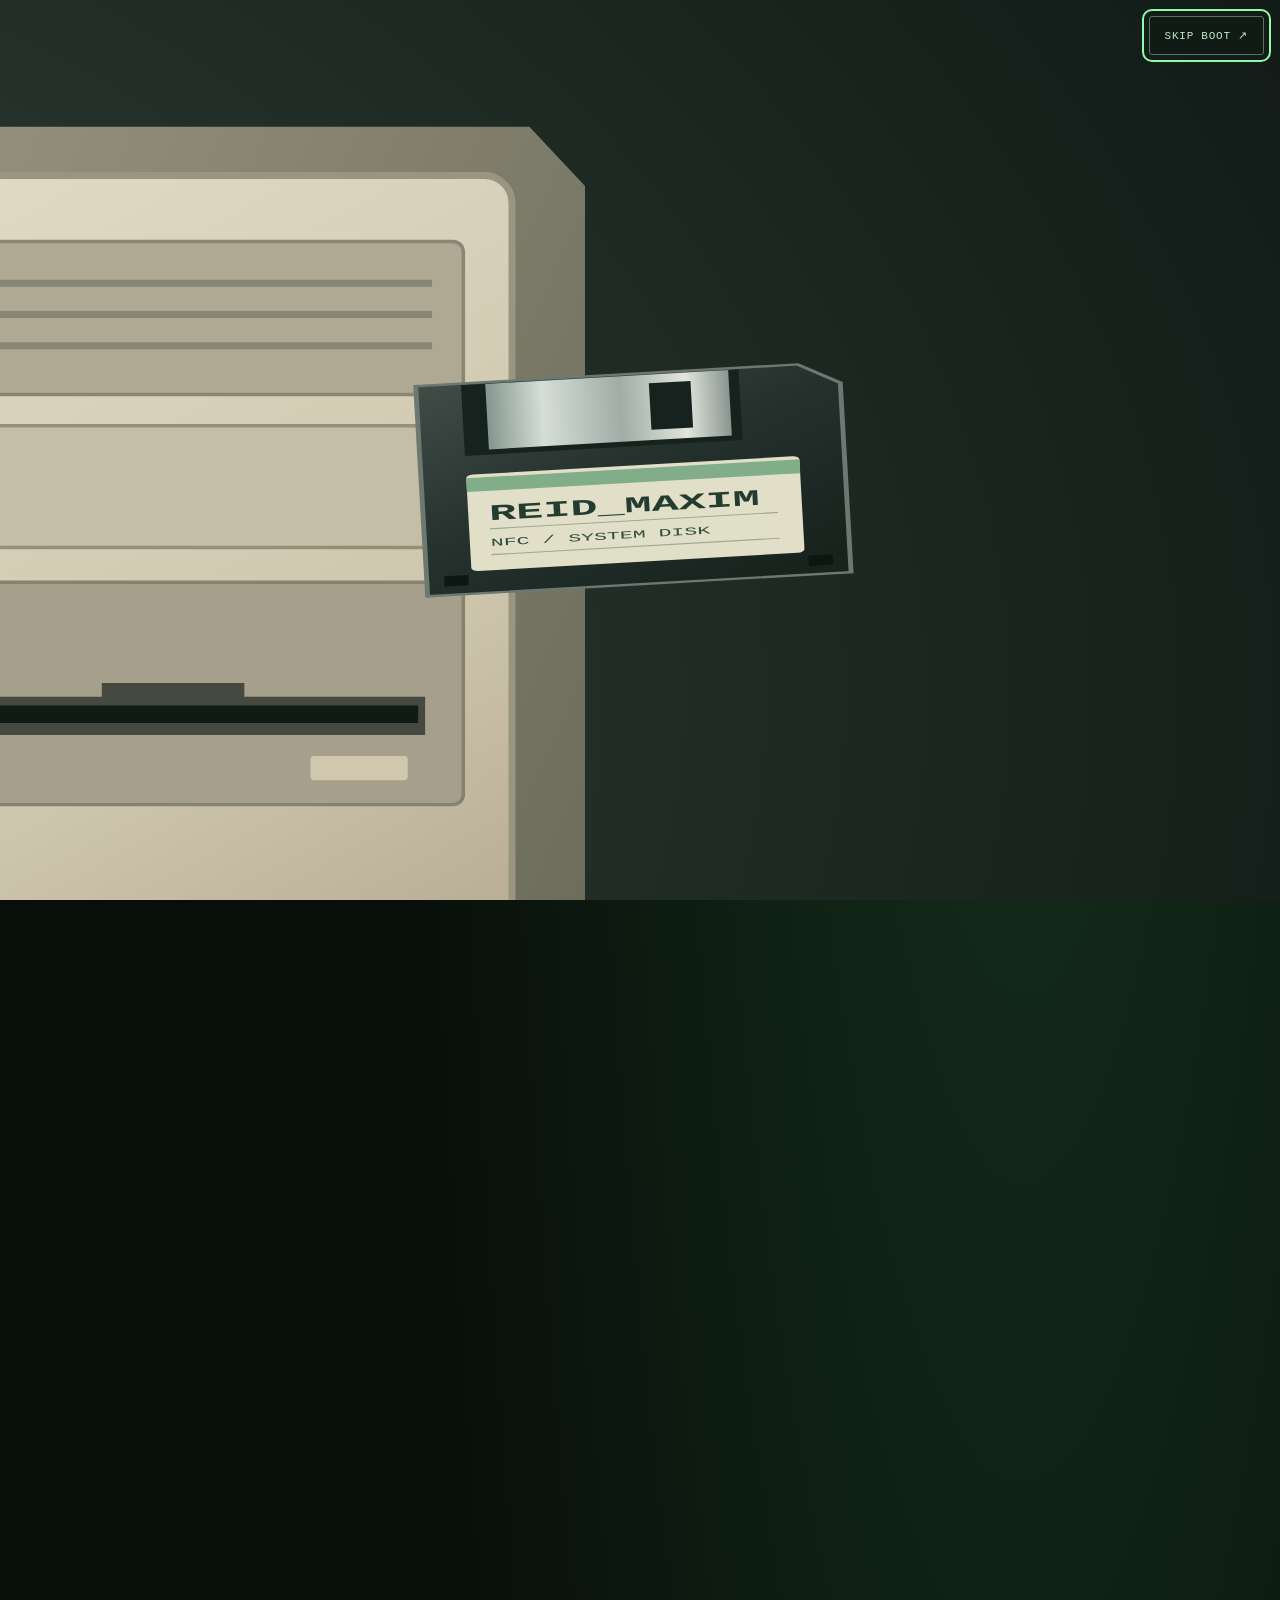
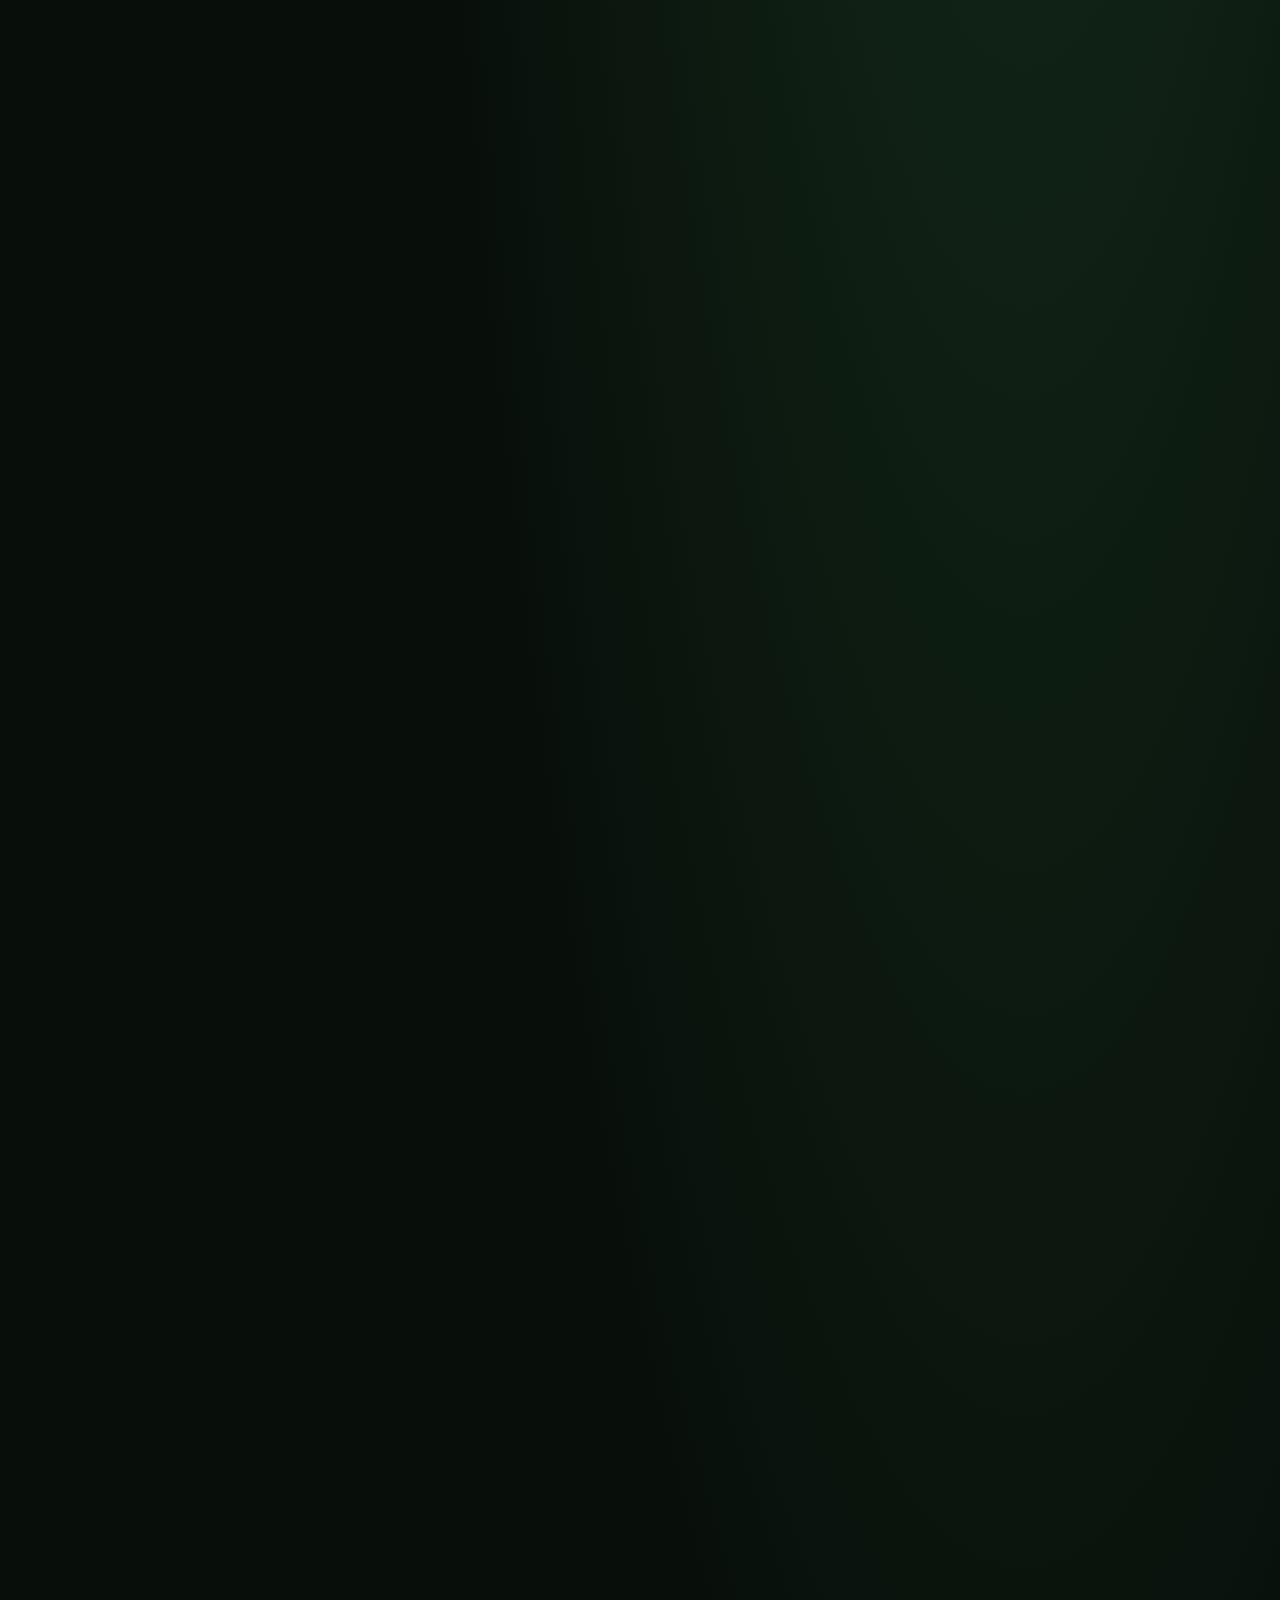
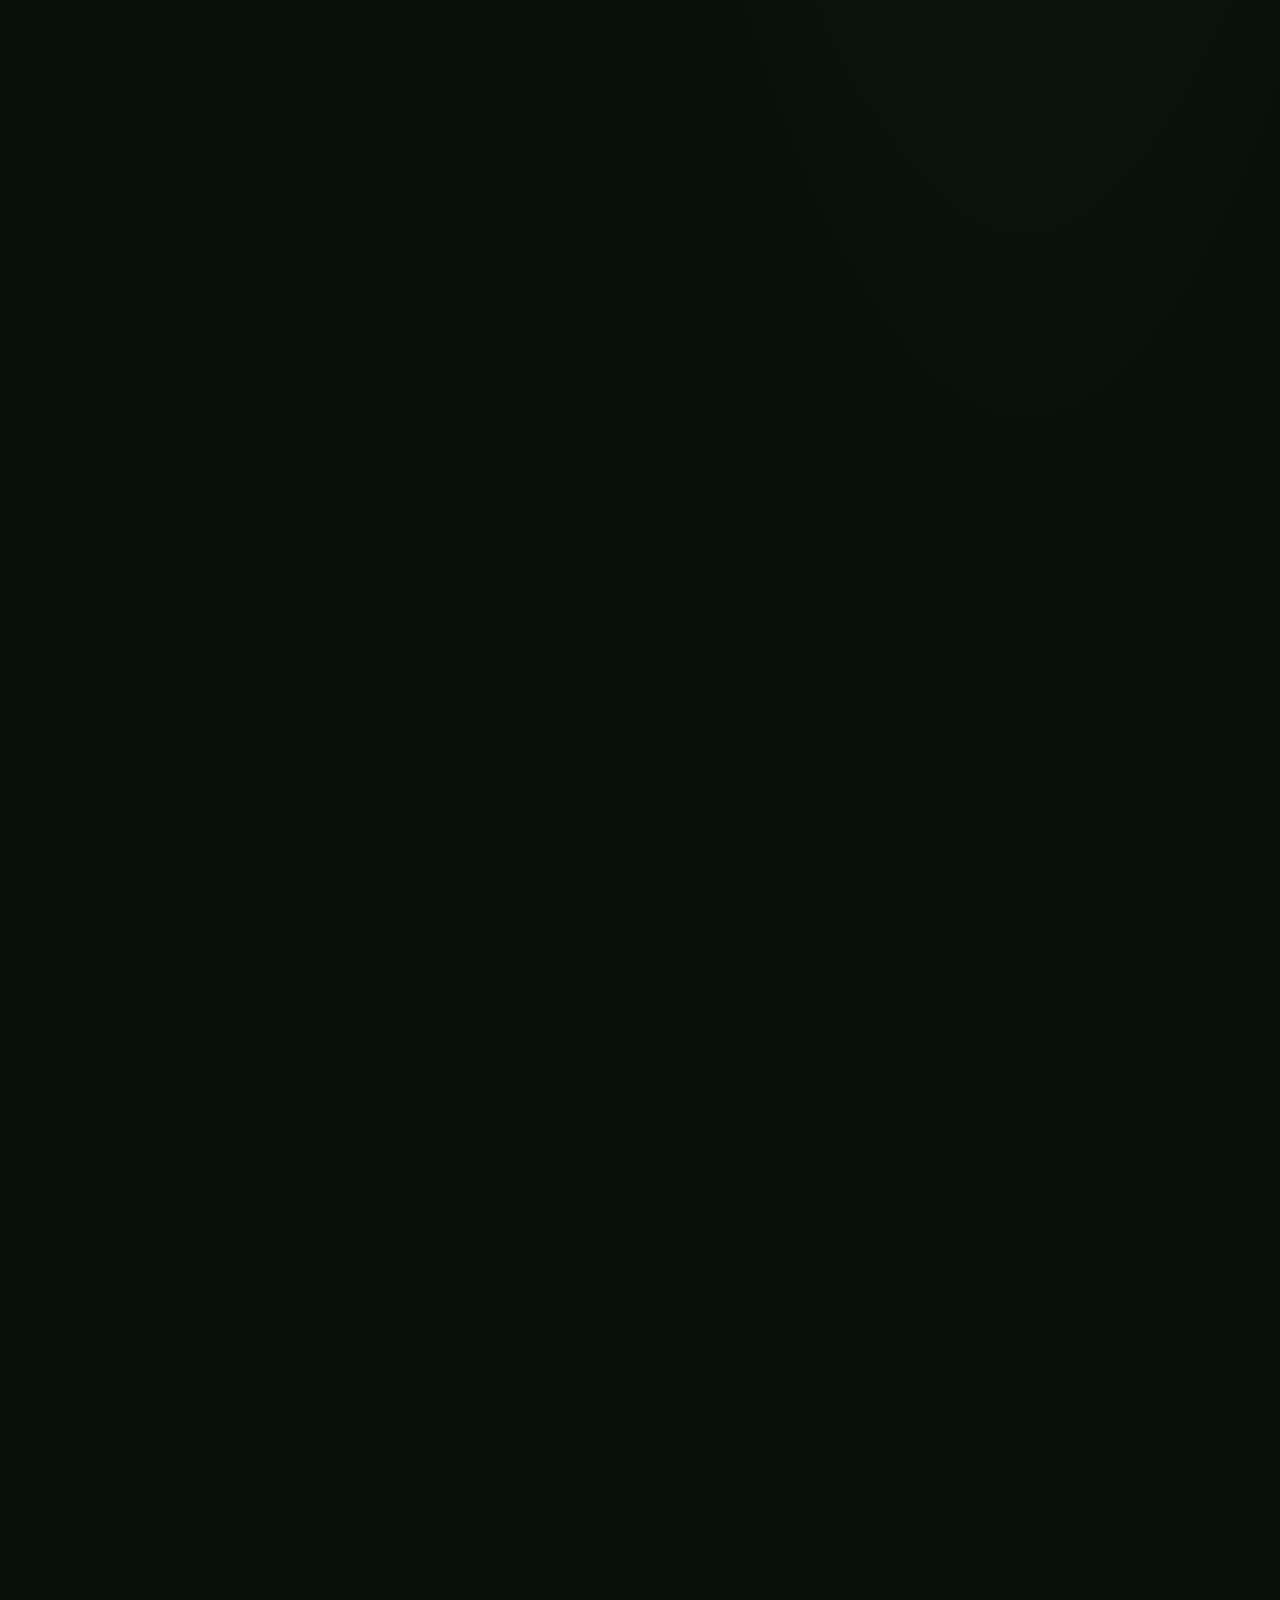
==== commit d398b52e: "Restore repaired Creature Creator demo link" ====
--- a/index.html
+++ b/index.html
@@ -21,7 +21,7 @@
 </article>
 <article><div class="project-visual"><img src="assets/data.svg" alt="" width="420" height="260" loading="lazy"><span>04 / CONCEPT ILLUSTRATION</span></div><div class="card-body"><small>EXTENSIONS / DATA ENGINEERING</small><h3>POKÉROGUE ANALYTICS</h3><h4>From live state to useful history.</h4><p>A Chrome extension that records gameplay changes into IndexedDB, then turns them into run histories, timelines, cross-run comparisons, and JSON/CSV exports.</p><div class="tags">TypeScript · Chrome APIs · IndexedDB</div><p class="project-note">Installable from source; collection depends on the game’s internal structure.</p><div class="card-links"><a href="https://github.com/ReidMaxim/pokerogue-analytics" target="_blank" rel="noopener noreferrer">Source code ↗</a></div></div>
 </article>
-<article><div class="project-visual"><img src="assets/life.svg" alt="" width="420" height="260" loading="lazy"><span>05 / CONCEPT ILLUSTRATION</span></div><div class="card-body"><small>SIMULATION / ARTIFICIAL LIFE</small><h3>CREATURE CREATOR</h3><h4>Small rules. Evolving ecosystems.</h4><p>A browser simulation with heritable genomes, mutation, reproduction, simple neural policies, predation, and changing environments. Inspect lineages and compare population trends.</p><div class="tags">JavaScript · Canvas 2D · Simulation</div><p class="project-note">Experimental source project. The public demo is currently unavailable; inspect the implementation on GitHub.</p><div class="card-links"><a href="https://github.com/ReidMaxim/creaturecreator" target="_blank" rel="noopener noreferrer">Source code ↗</a></div></div>
+<article><div class="project-visual"><img src="assets/life.svg" alt="" width="420" height="260" loading="lazy"><span>05 / CONCEPT ILLUSTRATION</span></div><div class="card-body"><small>SIMULATION / ARTIFICIAL LIFE</small><h3>CREATURE CREATOR</h3><h4>Small rules. Evolving ecosystems.</h4><p>A browser simulation with heritable genomes, mutation, reproduction, simple neural policies, predation, and changing environments. Inspect lineages and compare population trends.</p><div class="tags">JavaScript · Canvas 2D · Simulation</div><p class="project-note">Experimental artificial-life sandbox. Run the simulation, adjust its environment, and explore population changes.</p><div class="card-links"><a href="https://reidmaxim.github.io/creaturecreator/" target="_blank" rel="noopener noreferrer">Open demo ↗</a><a href="https://github.com/ReidMaxim/creaturecreator" target="_blank" rel="noopener noreferrer">Source code ↗</a></div></div>
 </article>
 <article><div class="project-visual"><img src="assets/disk.svg" alt="" width="420" height="260" loading="lazy"><span>06 / CONCEPT ILLUSTRATION</span></div><div class="card-body"><small>PHYSICAL COMPUTING / WEB</small><h3>NFC FLOPPY / REID_OS</h3><h4>A physical invitation to explore.</h4><p>A 3D-printed floppy-disk business card carries an NFC tag that opens this portfolio. The animated disk connects the object in your hand to the software and research behind it.</p><div class="tags">3D printing · NFC · HTML / CSS / JavaScript</div><p class="project-note">Physical prototype and static portfolio, designed as one connected visitor experience.</p><div class="card-links"><a href="https://github.com/ReidMaxim/Reid_Maxim" target="_blank" rel="noopener noreferrer">Source code ↗</a></div></div>
 </article></div>
